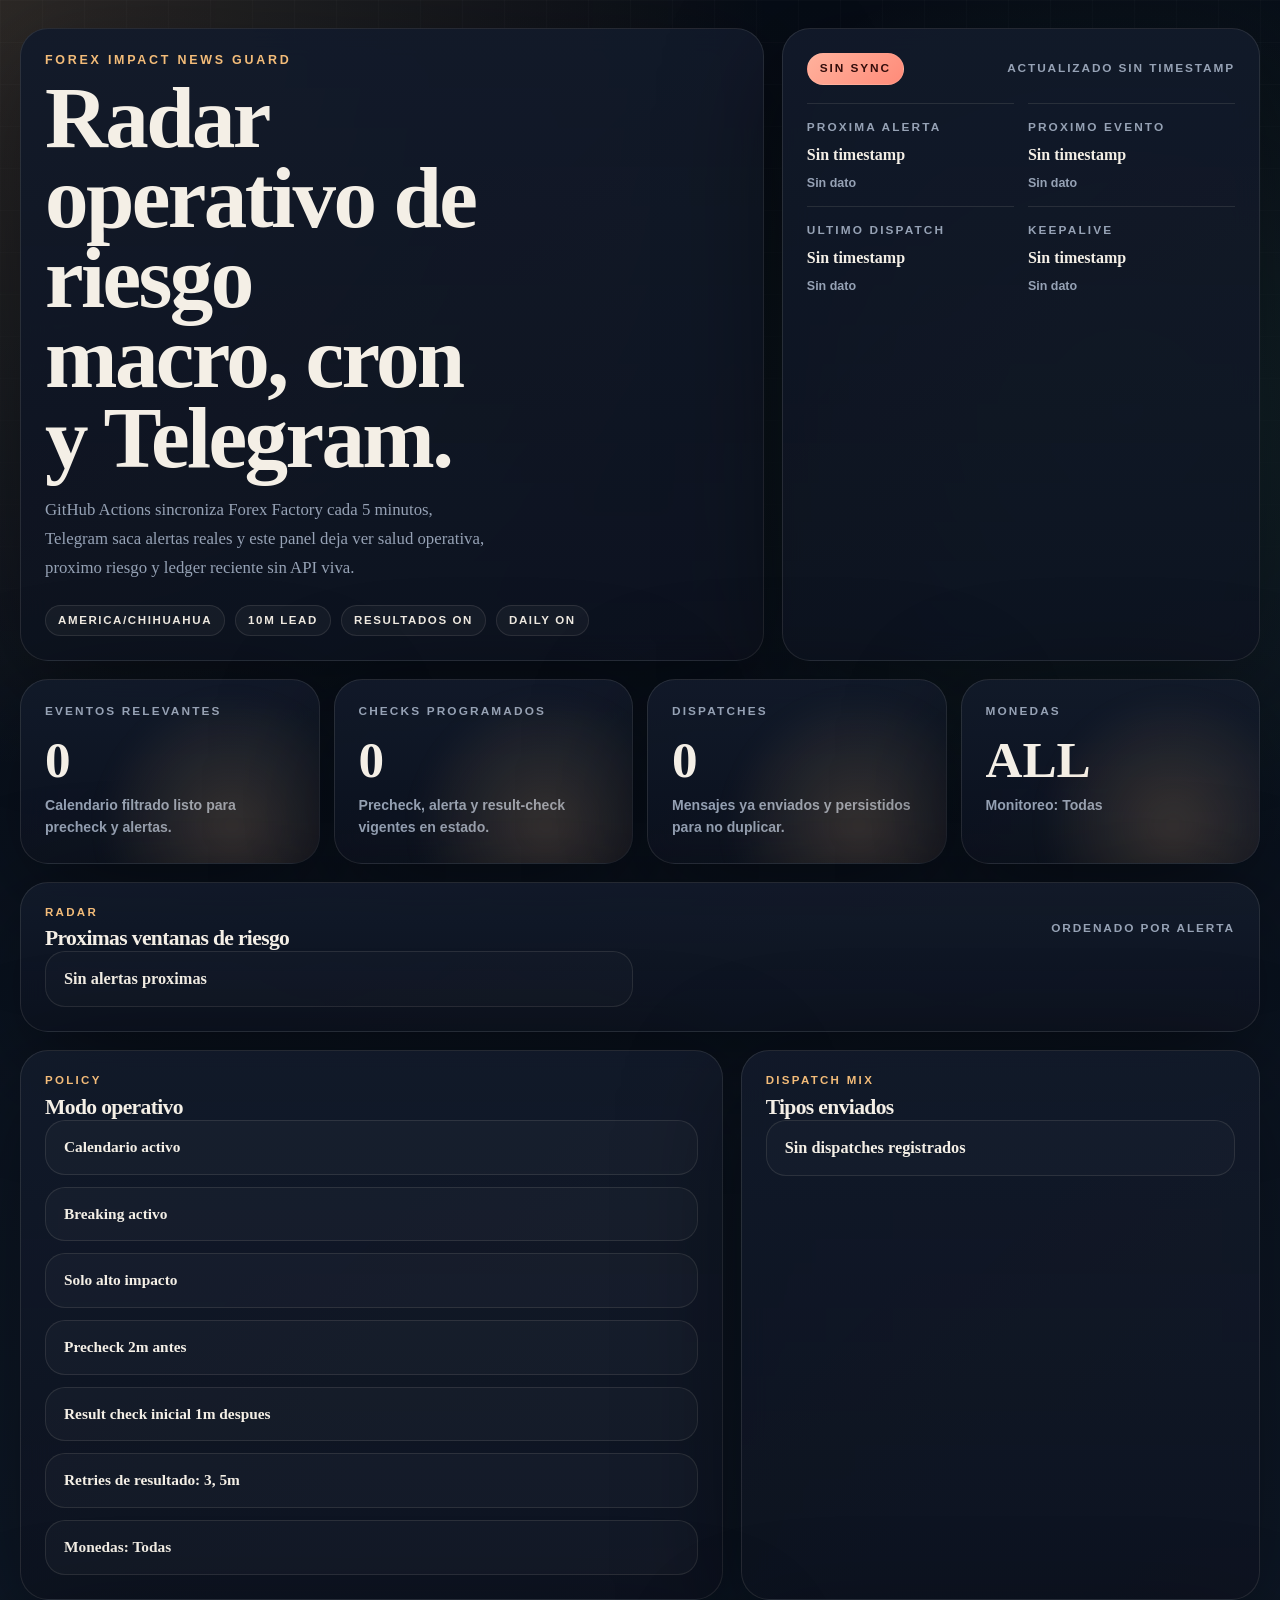
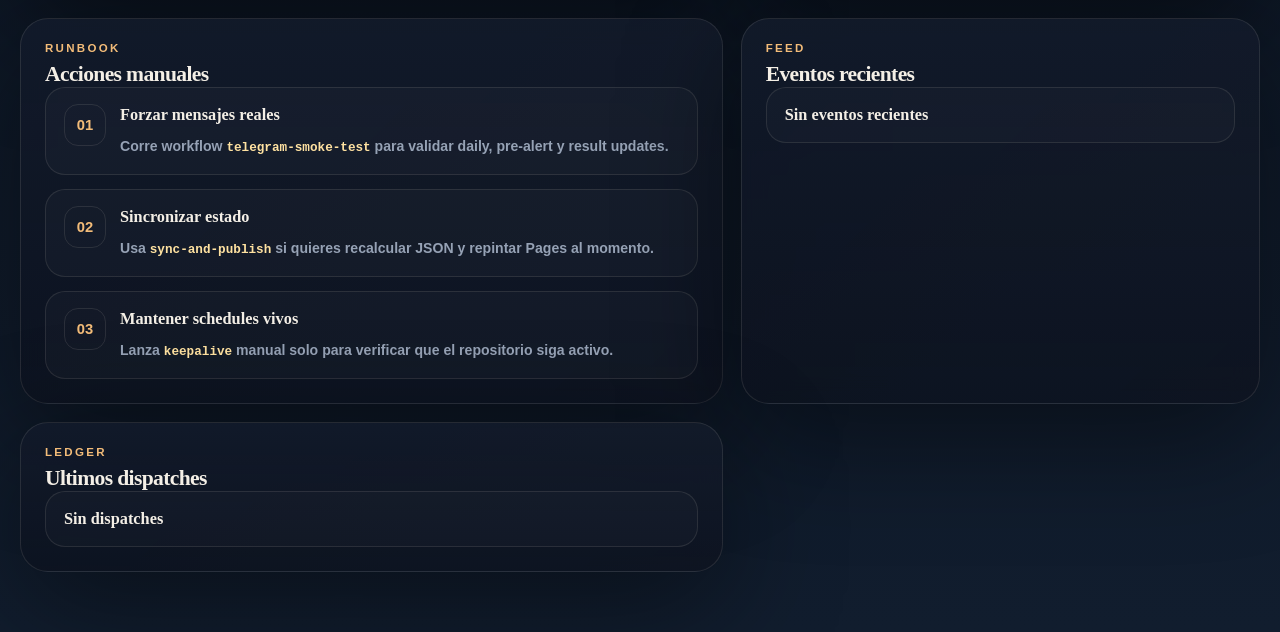
==== public/index.html @ b3994bd7 "feat: add smoke-test workflow and ops dashboard" ====
<!doctype html>
<html lang="es">
<head>
  <meta charset="utf-8">
  <meta name="viewport" content="width=device-width, initial-scale=1">
  <meta name="color-scheme" content="dark">
  <title>Forex Impact News Guard</title>
  <link rel="stylesheet" href="styles.css">
</head>
<body>
  <main class="page">
    <section class="masthead">
      <div class="hero-copy panel">
        <p class="eyebrow">Forex Impact News Guard</p>
        <h1>Radar operativo de riesgo macro, cron y Telegram.</h1>
        <p class="lede">
          GitHub Actions sincroniza Forex Factory cada 5 minutos, Telegram saca alertas reales y este
          panel deja ver salud operativa, proximo riesgo y ledger reciente sin API viva.
        </p>
        <div id="policy-chips" class="chip-row"></div>
      </div>

      <aside class="ops-rail panel">
        <div class="ops-head">
          <span id="freshness-pill" class="status-pill">Cargando</span>
          <span id="generated-at" class="stamp"></span>
        </div>
        <div class="ops-grid">
          <article class="ops-stat">
            <span class="label">Proxima alerta</span>
            <strong id="status-next-alert">Sin datos</strong>
            <small id="status-next-alert-rel">Esperando estado</small>
          </article>
          <article class="ops-stat">
            <span class="label">Proximo evento</span>
            <strong id="status-next-event">Sin datos</strong>
            <small id="status-next-event-rel">Esperando estado</small>
          </article>
          <article class="ops-stat">
            <span class="label">Ultimo dispatch</span>
            <strong id="status-last-dispatch">Sin datos</strong>
            <small id="status-last-dispatch-rel">Sin actividad</small>
          </article>
          <article class="ops-stat">
            <span class="label">Keepalive</span>
            <strong id="status-keepalive">Sin datos</strong>
            <small id="status-keepalive-rel">Manual mensual</small>
          </article>
        </div>
      </aside>
    </section>

    <section class="metrics-grid">
      <article class="metric panel">
        <span class="label">Eventos relevantes</span>
        <strong id="count-events">0</strong>
        <p>Calendario filtrado listo para precheck y alertas.</p>
      </article>
      <article class="metric panel">
        <span class="label">Checks programados</span>
        <strong id="count-schedules">0</strong>
        <p>Precheck, alerta y result-check vigentes en estado.</p>
      </article>
      <article class="metric panel">
        <span class="label">Dispatches</span>
        <strong id="count-dispatches">0</strong>
        <p>Mensajes ya enviados y persistidos para no duplicar.</p>
      </article>
      <article class="metric panel">
        <span class="label">Monedas</span>
        <strong id="count-currencies">0</strong>
        <p id="currencies-copy">Sin filtros activos.</p>
      </article>
    </section>

    <section class="content-grid">
      <section class="panel panel-wide">
        <div class="panel-head">
          <div>
            <p class="section-kicker">Radar</p>
            <h2>Proximas ventanas de riesgo</h2>
          </div>
          <span class="stamp">Ordenado por alerta</span>
        </div>
        <div id="next-alerts" class="alert-grid"></div>
      </section>

      <section class="panel">
        <div class="panel-head">
          <div>
            <p class="section-kicker">Policy</p>
            <h2>Modo operativo</h2>
          </div>
        </div>
        <div id="policy-summary" class="stack"></div>
      </section>

      <section class="panel">
        <div class="panel-head">
          <div>
            <p class="section-kicker">Dispatch mix</p>
            <h2>Tipos enviados</h2>
          </div>
        </div>
        <div id="dispatch-breakdown" class="stack compact"></div>
      </section>

      <section class="panel">
        <div class="panel-head">
          <div>
            <p class="section-kicker">Runbook</p>
            <h2>Acciones manuales</h2>
          </div>
        </div>
        <div class="runbook">
          <article class="runbook-step">
            <span>01</span>
            <div>
              <h3>Forzar mensajes reales</h3>
              <p>Corre workflow <code>telegram-smoke-test</code> para validar daily, pre-alert y result updates.</p>
            </div>
          </article>
          <article class="runbook-step">
            <span>02</span>
            <div>
              <h3>Sincronizar estado</h3>
              <p>Usa <code>sync-and-publish</code> si quieres recalcular JSON y repintar Pages al momento.</p>
            </div>
          </article>
          <article class="runbook-step">
            <span>03</span>
            <div>
              <h3>Mantener schedules vivos</h3>
              <p>Lanza <code>keepalive</code> manual solo para verificar que el repositorio siga activo.</p>
            </div>
          </article>
        </div>
      </section>

      <section class="panel">
        <div class="panel-head">
          <div>
            <p class="section-kicker">Feed</p>
            <h2>Eventos recientes</h2>
          </div>
        </div>
        <div id="recent-events" class="stack compact"></div>
      </section>

      <section class="panel">
        <div class="panel-head">
          <div>
            <p class="section-kicker">Ledger</p>
            <h2>Ultimos dispatches</h2>
          </div>
        </div>
        <div id="recent-dispatches" class="stack compact"></div>
      </section>
    </section>
  </main>
  <script src="app.js"></script>
</body>
</html>
---- public/styles.css ----
:root {
  color-scheme: dark;
  --bg: #070d17;
  --bg-soft: #111d2e;
  --panel: rgba(12, 18, 31, 0.88);
  --panel-strong: rgba(18, 26, 42, 0.94);
  --panel-wash: rgba(240, 197, 141, 0.06);
  --line: rgba(248, 239, 227, 0.1);
  --text: #f4efe6;
  --muted: #96a2b5;
  --accent: #f3bc79;
  --accent-strong: #ffe2a1;
  --good: #77dea7;
  --warn: #f7c873;
  --bad: #ff8b79;
  --shadow: 0 30px 120px rgba(0, 0, 0, 0.45);
  --serif: "Iowan Old Style", "Palatino Linotype", "Book Antiqua", "URW Palladio L", serif;
  --sans: "Aptos", "Segoe UI", "Trebuchet MS", sans-serif;
}

* {
  box-sizing: border-box;
}

html,
body {
  margin: 0;
  min-height: 100%;
  background:
    radial-gradient(circle at top left, rgba(243, 188, 121, 0.16), transparent 30%),
    radial-gradient(circle at 88% 18%, rgba(119, 222, 167, 0.1), transparent 22%),
    linear-gradient(180deg, var(--bg), var(--bg-soft));
  color: var(--text);
  font-family: var(--serif);
}

body::before {
  content: "";
  position: fixed;
  inset: 0;
  background-image:
    linear-gradient(rgba(255, 255, 255, 0.03) 1px, transparent 1px),
    linear-gradient(90deg, rgba(255, 255, 255, 0.03) 1px, transparent 1px);
  background-size: 42px 42px;
  mask-image: linear-gradient(180deg, rgba(0, 0, 0, 0.65), transparent 92%);
  pointer-events: none;
}

.page {
  width: min(1240px, calc(100% - 28px));
  margin: 0 auto;
  padding: 28px 0 60px;
  position: relative;
}

.panel {
  border: 1px solid var(--line);
  background:
    linear-gradient(180deg, var(--panel-strong), var(--panel)),
    linear-gradient(135deg, transparent, var(--panel-wash));
  box-shadow: var(--shadow);
  backdrop-filter: blur(14px);
  border-radius: 28px;
}

.masthead {
  display: grid;
  grid-template-columns: minmax(0, 1.4fr) minmax(320px, 0.9fr);
  gap: 18px;
  align-items: stretch;
}

.hero-copy,
.ops-rail,
.metric {
  position: relative;
  overflow: hidden;
}

.hero-copy,
.ops-rail {
  padding: 28px;
}

.hero-copy::after,
.ops-rail::after,
.metric::after {
  content: "";
  position: absolute;
  inset: auto -18% -56% auto;
  width: 280px;
  height: 280px;
  border-radius: 50%;
  background: radial-gradient(circle, rgba(243, 188, 121, 0.18), transparent 68%);
  filter: blur(10px);
  pointer-events: none;
}

.eyebrow {
  margin: 0 0 10px;
  color: var(--accent);
  font: 700 0.78rem/1.2 var(--sans);
  letter-spacing: 0.22em;
  text-transform: uppercase;
}

h1,
h2 {
  margin: 0;
  font-weight: 700;
  letter-spacing: -0.03em;
}

h1 {
  max-width: 10ch;
  font-size: clamp(2.9rem, 6.8vw, 5.7rem);
  line-height: 0.92;
}

.lede {
  max-width: 54ch;
  margin: 18px 0 0;
  color: var(--muted);
  font-size: 1.05rem;
  line-height: 1.72;
}

.chip-row {
  display: flex;
  flex-wrap: wrap;
  gap: 10px;
  margin-top: 22px;
}

.chip,
.mini-pill {
  display: inline-flex;
  align-items: center;
  gap: 6px;
  border-radius: 999px;
  padding: 8px 12px;
  font: 700 0.72rem/1.1 var(--sans);
  text-transform: uppercase;
  letter-spacing: 0.14em;
  border: 1px solid var(--line);
}

.chip {
  background: rgba(255, 255, 255, 0.04);
  color: var(--text);
}

.mini-pill {
  background: rgba(255, 255, 255, 0.04);
  color: var(--muted);
}

.tone-impact {
  color: #1a1207;
  background: linear-gradient(135deg, var(--accent), var(--accent-strong));
}

.tone-muted {
  color: var(--muted);
}

.tone-alert {
  color: #2a110d;
  background: linear-gradient(135deg, #f8a191, #ffcc9d);
}

.ops-head,
.card-top,
.alert-card-top,
.panel-head {
  display: flex;
  justify-content: space-between;
  gap: 14px;
}

.ops-head,
.panel-head {
  align-items: center;
}

.label {
  display: block;
  color: var(--muted);
  font: 700 0.74rem/1.2 var(--sans);
  text-transform: uppercase;
  letter-spacing: 0.18em;
}

.status-pill {
  border-radius: 999px;
  padding: 9px 12px;
  font: 700 0.74rem/1 var(--sans);
  text-transform: uppercase;
  letter-spacing: 0.16em;
  border: 1px solid var(--line);
}

.status-pill.fresh {
  color: #082515;
  background: linear-gradient(135deg, #9af4bf, #6fd8a3);
}

.status-pill.warm {
  color: #2f1e05;
  background: linear-gradient(135deg, #ffd78a, #f0b85e);
}

.status-pill.stale {
  color: #330d0b;
  background: linear-gradient(135deg, #ffb19c, #ff8b79);
}

.stamp {
  color: var(--muted);
  font: 700 0.74rem/1.3 var(--sans);
  text-transform: uppercase;
  letter-spacing: 0.16em;
  text-align: right;
}

.ops-grid,
.metrics-grid,
.content-grid,
.alert-grid,
.stack {
  display: flex;
  gap: 14px;
}

.ops-grid {
  display: grid;
  grid-template-columns: repeat(2, minmax(0, 1fr));
  margin-top: 18px;
}

.ops-stat {
  border-top: 1px solid var(--line);
  padding-top: 16px;
}

.ops-stat strong {
  display: block;
  margin-top: 10px;
  font-size: 1rem;
  line-height: 1.35;
}

.ops-stat small {
  display: block;
  margin-top: 8px;
  color: var(--muted);
  font: 600 0.78rem/1.45 var(--sans);
}

.metrics-grid {
  display: grid;
  grid-template-columns: repeat(4, minmax(0, 1fr));
  margin-top: 18px;
}

.metric {
  padding: 22px;
}

.metric strong {
  display: block;
  margin-top: 16px;
  font-size: clamp(2rem, 4vw, 3.4rem);
  line-height: 1;
}

.metric p,
.runbook-step p {
  margin: 10px 0 0;
  color: var(--muted);
  font: 600 0.88rem/1.55 var(--sans);
}

.content-grid {
  display: grid;
  grid-template-columns: minmax(0, 1.15fr) minmax(0, 0.85fr);
  gap: 18px;
  margin-top: 18px;
}

.panel {
  padding: 24px;
}

.panel-wide {
  grid-column: 1 / -1;
}

.section-kicker {
  margin: 0 0 8px;
  color: var(--accent);
  font: 700 0.72rem/1 var(--sans);
  letter-spacing: 0.2em;
  text-transform: uppercase;
}

.panel h2 {
  font-size: 1.35rem;
}

.stack {
  display: grid;
  gap: 12px;
}

.alert-grid {
  display: grid;
  grid-template-columns: repeat(2, minmax(0, 1fr));
}

.card {
  border: 1px solid var(--line);
  border-radius: 20px;
  padding: 16px 18px;
  background: rgba(255, 255, 255, 0.028);
}

.card.empty {
  background: rgba(255, 255, 255, 0.02);
}

.card-top,
.alert-card-top {
  align-items: flex-start;
}

.card h3,
.alert-card h3,
.runbook-step h3 {
  margin: 0;
  font-size: 1.02rem;
  line-height: 1.35;
}

.meta {
  margin-top: 8px;
  color: var(--muted);
  font: 600 0.82rem/1.45 var(--sans);
  letter-spacing: 0.04em;
}

.pill {
  display: inline-flex;
  justify-content: center;
  flex: 0 0 auto;
  border-radius: 999px;
  padding: 7px 10px;
  font: 700 0.72rem/1.1 var(--sans);
  letter-spacing: 0.14em;
  text-transform: uppercase;
  color: #100d08;
  background: linear-gradient(135deg, var(--accent), var(--accent-strong));
}

.pill.good {
  background: linear-gradient(135deg, #9af4bf, #6fd8a3);
}

.compact-card h3 {
  font-size: 0.96rem;
}

.alert-card {
  border: 1px solid var(--line);
  border-radius: 24px;
  padding: 18px;
  background:
    linear-gradient(180deg, rgba(255, 255, 255, 0.04), rgba(255, 255, 255, 0.02)),
    radial-gradient(circle at top right, rgba(243, 188, 121, 0.12), transparent 30%);
}

.alert-copy {
  max-width: 38ch;
}

.inline-meta {
  display: flex;
  flex-wrap: wrap;
  gap: 8px;
  margin-bottom: 12px;
}

.alert-timing {
  display: flex;
  flex-direction: column;
  align-items: flex-end;
  gap: 8px;
}

.alert-timing small,
.detail-row span {
  color: var(--muted);
  font: 600 0.8rem/1.4 var(--sans);
}

.detail-row {
  display: flex;
  flex-wrap: wrap;
  gap: 8px 14px;
  margin-top: 12px;
  padding-top: 12px;
  border-top: 1px solid var(--line);
}

.runbook {
  display: grid;
  gap: 14px;
}

.runbook-step {
  display: grid;
  grid-template-columns: 42px minmax(0, 1fr);
  gap: 14px;
  align-items: flex-start;
  border: 1px solid var(--line);
  border-radius: 20px;
  padding: 16px 18px;
  background: rgba(255, 255, 255, 0.024);
}

.runbook-step span {
  display: inline-flex;
  align-items: center;
  justify-content: center;
  width: 42px;
  height: 42px;
  border-radius: 14px;
  border: 1px solid var(--line);
  color: var(--accent);
  font: 700 0.92rem/1 var(--sans);
}

code {
  font-family: "Cascadia Code", "Consolas", monospace;
  font-size: 0.9em;
  color: var(--accent-strong);
}

@media (max-width: 1080px) {
  .masthead,
  .content-grid,
  .metrics-grid,
  .alert-grid {
    grid-template-columns: 1fr;
  }
}

@media (max-width: 720px) {
  .page {
    width: min(100% - 18px, 1240px);
    padding-top: 12px;
  }

  .hero-copy,
  .ops-rail,
  .panel,
  .metric {
    padding: 20px;
  }

  h1 {
    max-width: 9ch;
    font-size: clamp(2.5rem, 14vw, 4.1rem);
  }

  .ops-grid {
    grid-template-columns: 1fr;
  }

  .alert-card-top,
  .card-top,
  .ops-head,
  .panel-head {
    flex-direction: column;
    align-items: flex-start;
  }

  .alert-timing {
    align-items: flex-start;
  }
}
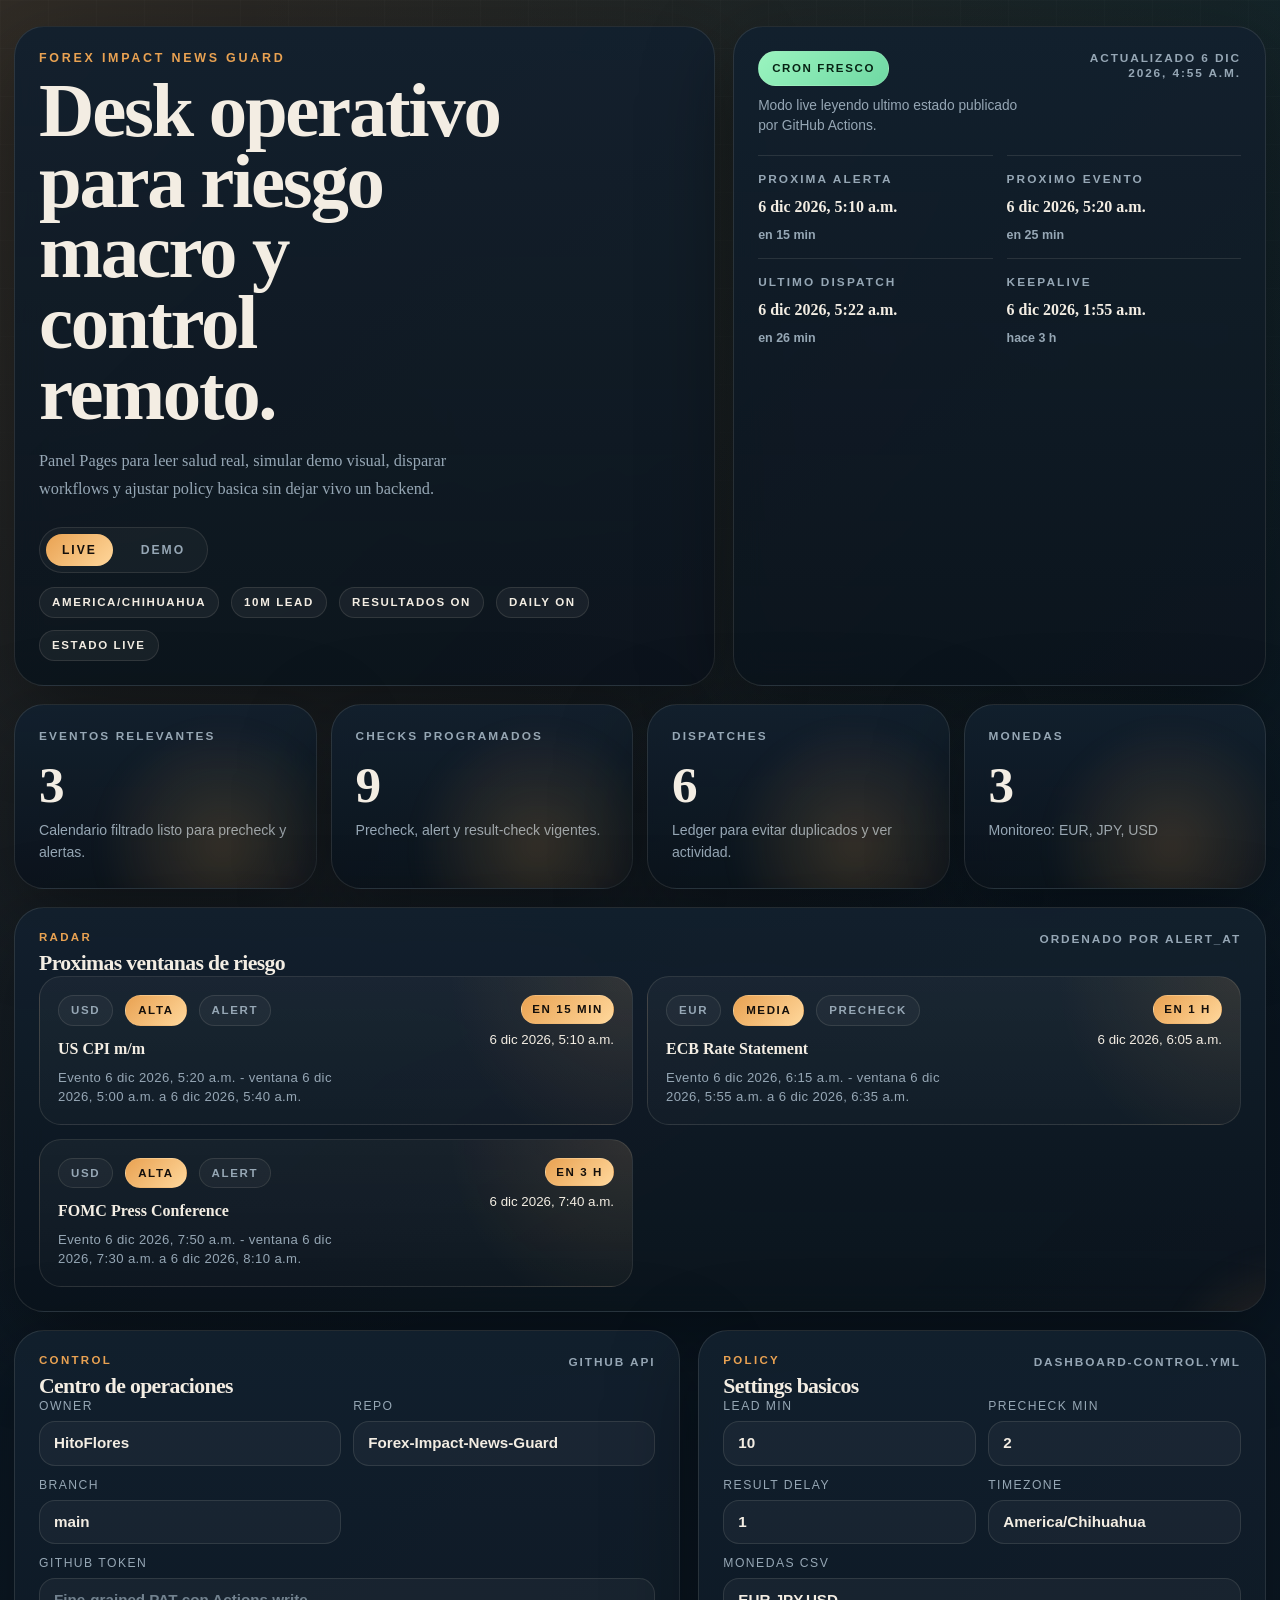
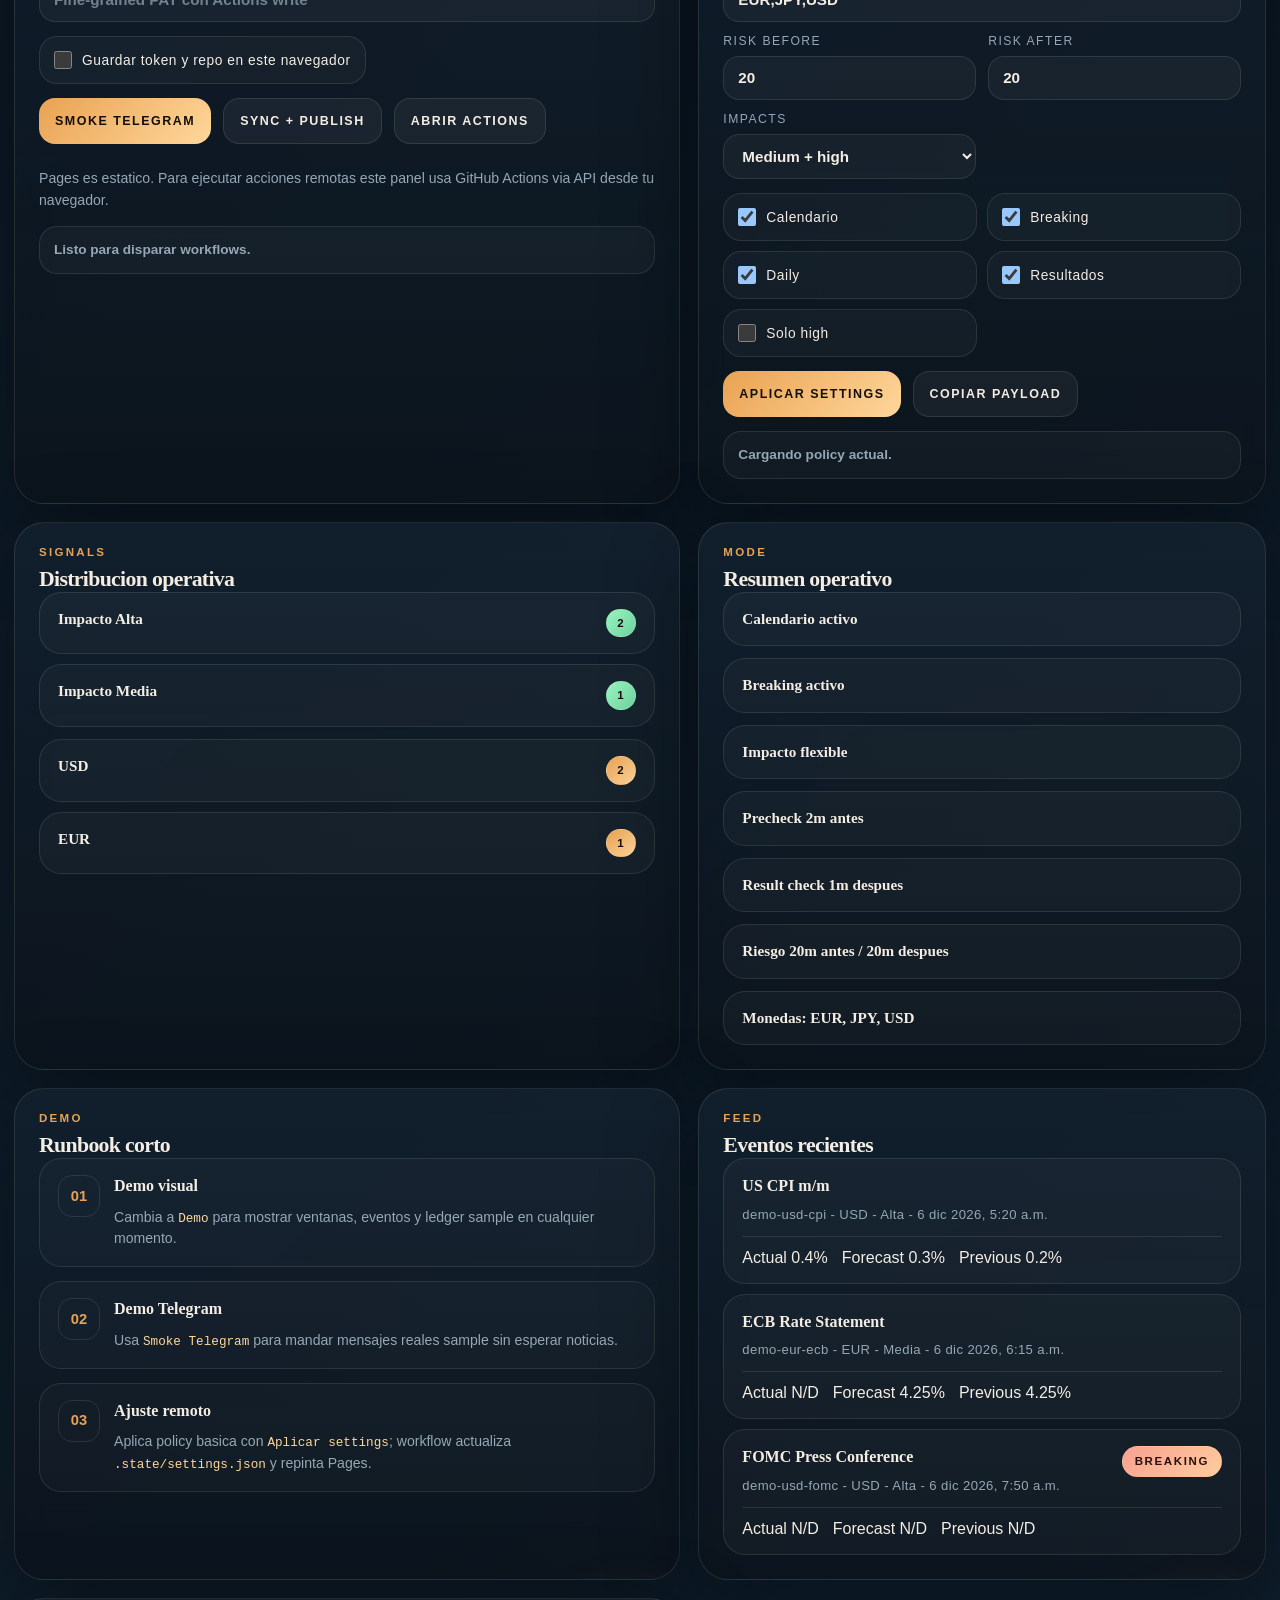
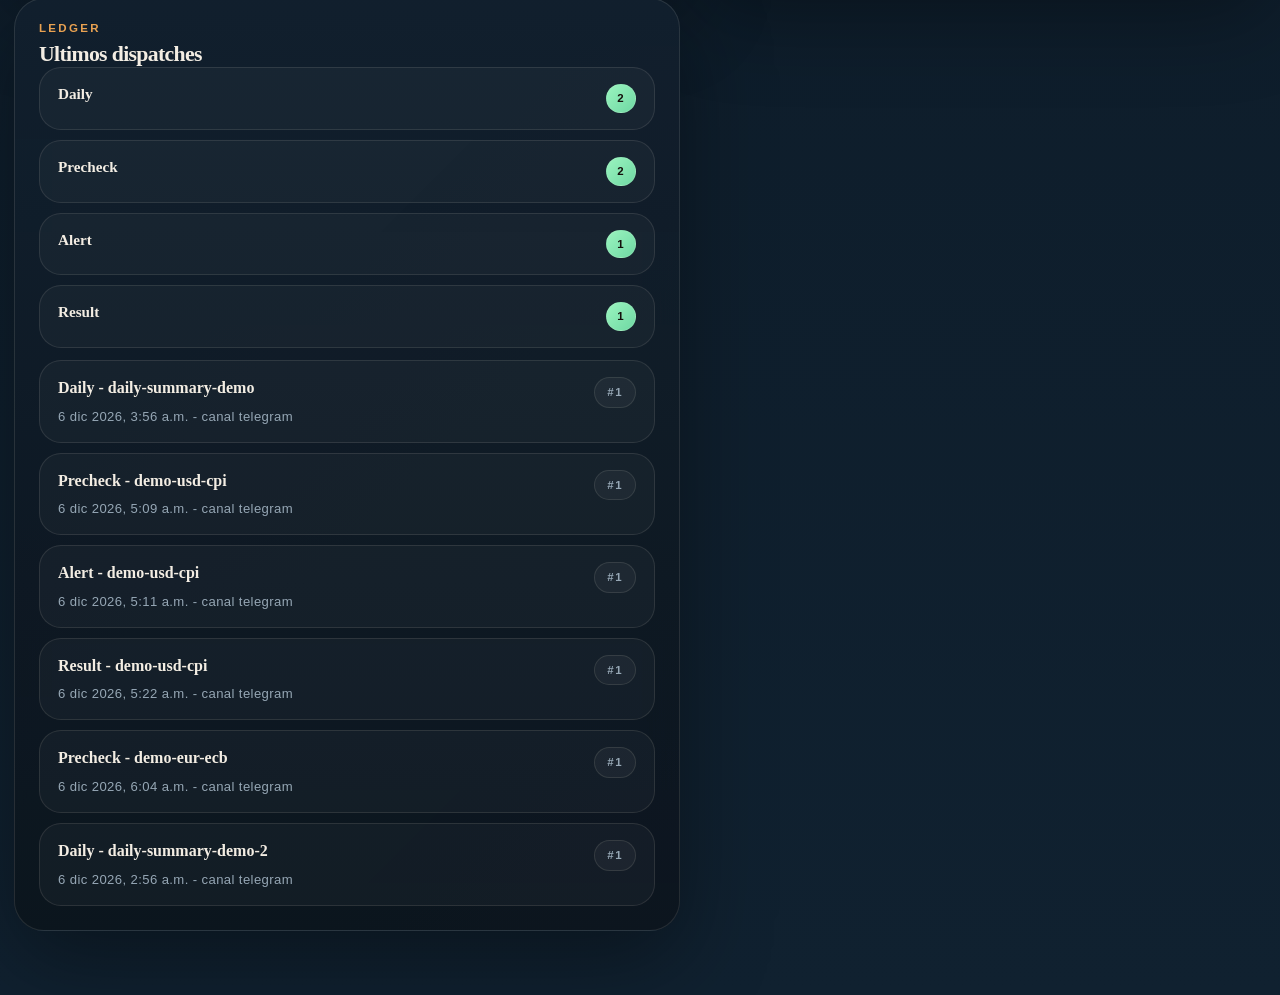
==== commit e7ad351d: "feat: add dashboard controls and demo mode" ====
--- a/public/index.html
+++ b/public/index.html
@@ -12,17 +12,26 @@
     <section class="masthead">
       <div class="hero-copy panel">
         <p class="eyebrow">Forex Impact News Guard</p>
-        <h1>Radar operativo de riesgo macro, cron y Telegram.</h1>
+        <h1>Desk operativo para riesgo macro y control remoto.</h1>
         <p class="lede">
-          GitHub Actions sincroniza Forex Factory cada 5 minutos, Telegram saca alertas reales y este
-          panel deja ver salud operativa, proximo riesgo y ledger reciente sin API viva.
+          Panel Pages para leer salud real, simular demo visual, disparar workflows y ajustar policy
+          basica sin dejar vivo un backend.
         </p>
-        <div id="policy-chips" class="chip-row"></div>
+        <div class="toolbar">
+          <div class="mode-switch" role="tablist" aria-label="Modo de datos">
+            <button id="mode-live" class="mode-toggle is-active" type="button">Live</button>
+            <button id="mode-demo" class="mode-toggle" type="button">Demo</button>
+          </div>
+          <div id="policy-chips" class="chip-row"></div>
+        </div>
       </div>
 
       <aside class="ops-rail panel">
         <div class="ops-head">
-          <span id="freshness-pill" class="status-pill">Cargando</span>
+          <div>
+            <span id="freshness-pill" class="status-pill">Cargando</span>
+            <p id="mode-copy" class="rail-copy">Leyendo estado</p>
+          </div>
           <span id="generated-at" class="stamp"></span>
         </div>
         <div class="ops-grid">
@@ -59,12 +68,12 @@
       <article class="metric panel">
         <span class="label">Checks programados</span>
         <strong id="count-schedules">0</strong>
-        <p>Precheck, alerta y result-check vigentes en estado.</p>
+        <p>Precheck, alert y result-check vigentes.</p>
       </article>
       <article class="metric panel">
         <span class="label">Dispatches</span>
         <strong id="count-dispatches">0</strong>
-        <p>Mensajes ya enviados y persistidos para no duplicar.</p>
+        <p>Ledger para evitar duplicados y ver actividad.</p>
       </article>
       <article class="metric panel">
         <span class="label">Monedas</span>
@@ -80,7 +89,7 @@
             <p class="section-kicker">Radar</p>
             <h2>Proximas ventanas de riesgo</h2>
           </div>
-          <span class="stamp">Ordenado por alerta</span>
+          <span class="stamp">Ordenado por alert_at</span>
         </div>
         <div id="next-alerts" class="alert-grid"></div>
       </section>
@@ -88,8 +97,132 @@
       <section class="panel">
         <div class="panel-head">
           <div>
+            <p class="section-kicker">Control</p>
+            <h2>Centro de operaciones</h2>
+          </div>
+          <span class="stamp">GitHub API</span>
+        </div>
+        <form id="github-control-form" class="control-form">
+          <div class="form-grid">
+            <label>
+              <span>Owner</span>
+              <input id="gh-owner" name="owner" type="text" value="HitoFlores" autocomplete="off">
+            </label>
+            <label>
+              <span>Repo</span>
+              <input id="gh-repo" name="repo" type="text" value="Forex-Impact-News-Guard" autocomplete="off">
+            </label>
+            <label>
+              <span>Branch</span>
+              <input id="gh-branch" name="branch" type="text" value="main" autocomplete="off">
+            </label>
+            <label class="span-2">
+              <span>GitHub token</span>
+              <input id="gh-token" name="token" type="password" placeholder="Fine-grained PAT con Actions write">
+            </label>
+          </div>
+
+          <div class="checkbox-row">
+            <label class="check">
+              <input id="gh-remember" name="remember" type="checkbox">
+              <span>Guardar token y repo en este navegador</span>
+            </label>
+          </div>
+
+          <div class="action-row">
+            <button id="run-smoke" class="action-button" type="button">Smoke Telegram</button>
+            <button id="run-sync" class="action-button secondary" type="button">Sync + Publish</button>
+            <a class="action-link" href="https://github.com/HitoFlores/Forex-Impact-News-Guard/actions" target="_blank" rel="noreferrer">Abrir Actions</a>
+          </div>
+
+          <p class="form-note">
+            Pages es estatico. Para ejecutar acciones remotas este panel usa GitHub Actions via API desde tu navegador.
+          </p>
+          <div id="workflow-feedback" class="feedback idle">Listo para disparar workflows.</div>
+        </form>
+      </section>
+
+      <section class="panel">
+        <div class="panel-head">
+          <div>
             <p class="section-kicker">Policy</p>
-            <h2>Modo operativo</h2>
+            <h2>Settings basicos</h2>
+          </div>
+          <span class="stamp">dashboard-control.yml</span>
+        </div>
+        <form id="settings-form" class="control-form">
+          <div class="form-grid">
+            <label>
+              <span>Lead min</span>
+              <input id="lead-minutes" name="lead_minutes" type="number" min="0" max="240">
+            </label>
+            <label>
+              <span>Precheck min</span>
+              <input id="revalidate-minutes" name="revalidate_minutes_before_alert" type="number" min="0" max="60">
+            </label>
+            <label>
+              <span>Result delay</span>
+              <input id="result-delay" name="result_check_delay_minutes" type="number" min="0" max="60">
+            </label>
+            <label>
+              <span>Timezone</span>
+              <input id="timezone" name="timezone" type="text">
+            </label>
+            <label class="span-2">
+              <span>Monedas CSV</span>
+              <input id="currencies" name="currencies" type="text" placeholder="USD,EUR,JPY">
+            </label>
+            <label>
+              <span>Risk before</span>
+              <input id="risk-before" name="risk_window_before_minutes" type="number" min="0" max="240">
+            </label>
+            <label>
+              <span>Risk after</span>
+              <input id="risk-after" name="risk_window_after_minutes" type="number" min="0" max="240">
+            </label>
+            <label>
+              <span>Impacts</span>
+              <select id="allowed-impacts" name="allowed_impacts">
+                <option value="high">Solo high</option>
+                <option value="medium,high">Medium + high</option>
+                <option value="low,medium,high">Todos</option>
+              </select>
+            </label>
+          </div>
+
+          <div class="toggle-grid">
+            <label class="check"><input id="calendar-enabled" name="calendar_enabled" type="checkbox"><span>Calendario</span></label>
+            <label class="check"><input id="breaking-enabled" name="breaking_enabled" type="checkbox"><span>Breaking</span></label>
+            <label class="check"><input id="daily-summary-enabled" name="daily_summary_enabled" type="checkbox"><span>Daily</span></label>
+            <label class="check"><input id="include-results" name="include_results" type="checkbox"><span>Resultados</span></label>
+            <label class="check"><input id="high-impact-only" name="high_impact_only" type="checkbox"><span>Solo high</span></label>
+          </div>
+
+          <div class="action-row">
+            <button id="apply-settings" class="action-button" type="submit">Aplicar settings</button>
+            <button id="copy-settings" class="action-button secondary" type="button">Copiar payload</button>
+          </div>
+
+          <div id="settings-feedback" class="feedback idle">Cargando policy actual.</div>
+        </form>
+      </section>
+
+      <section class="panel">
+        <div class="panel-head">
+          <div>
+            <p class="section-kicker">Signals</p>
+            <h2>Distribucion operativa</h2>
+          </div>
+        </div>
+        <div id="impact-breakdown" class="stack compact"></div>
+        <div id="currency-breakdown" class="stack compact top-gap"></div>
+      </section>
+
+      <section class="panel">
+        <div class="panel-head">
+          <div>
+            <p class="section-kicker">Mode</p>
+            <h2>Resumen operativo</h2>
           </div>
         </div>
         <div id="policy-summary" class="stack"></div>
@@ -98,40 +231,30 @@
       <section class="panel">
         <div class="panel-head">
           <div>
-            <p class="section-kicker">Dispatch mix</p>
-            <h2>Tipos enviados</h2>
-          </div>
-        </div>
-        <div id="dispatch-breakdown" class="stack compact"></div>
-      </section>
-
-      <section class="panel">
-        <div class="panel-head">
-          <div>
-            <p class="section-kicker">Runbook</p>
-            <h2>Acciones manuales</h2>
+            <p class="section-kicker">Demo</p>
+            <h2>Runbook corto</h2>
           </div>
         </div>
         <div class="runbook">
           <article class="runbook-step">
             <span>01</span>
             <div>
-              <h3>Forzar mensajes reales</h3>
-              <p>Corre workflow <code>telegram-smoke-test</code> para validar daily, pre-alert y result updates.</p>
+              <h3>Demo visual</h3>
+              <p>Cambia a <code>Demo</code> para mostrar ventanas, eventos y ledger sample en cualquier momento.</p>
             </div>
           </article>
           <article class="runbook-step">
             <span>02</span>
             <div>
-              <h3>Sincronizar estado</h3>
-              <p>Usa <code>sync-and-publish</code> si quieres recalcular JSON y repintar Pages al momento.</p>
+              <h3>Demo Telegram</h3>
+              <p>Usa <code>Smoke Telegram</code> para mandar mensajes reales sample sin esperar noticias.</p>
             </div>
           </article>
           <article class="runbook-step">
             <span>03</span>
             <div>
-              <h3>Mantener schedules vivos</h3>
-              <p>Lanza <code>keepalive</code> manual solo para verificar que el repositorio siga activo.</p>
+              <h3>Ajuste remoto</h3>
+              <p>Aplica policy basica con <code>Aplicar settings</code>; workflow actualiza <code>.state/settings.json</code> y repinta Pages.</p>
             </div>
           </article>
         </div>
@@ -154,7 +277,8 @@
             <h2>Ultimos dispatches</h2>
           </div>
         </div>
-        <div id="recent-dispatches" class="stack compact"></div>
+        <div id="dispatch-breakdown" class="stack compact"></div>
+        <div id="recent-dispatches" class="stack compact top-gap"></div>
       </section>
     </section>
   </main>
--- a/public/styles.css
+++ b/public/styles.css
@@ -1,19 +1,21 @@
 :root {
   color-scheme: dark;
-  --bg: #070d17;
-  --bg-soft: #111d2e;
-  --panel: rgba(12, 18, 31, 0.88);
-  --panel-strong: rgba(18, 26, 42, 0.94);
-  --panel-wash: rgba(240, 197, 141, 0.06);
-  --line: rgba(248, 239, 227, 0.1);
-  --text: #f4efe6;
-  --muted: #96a2b5;
-  --accent: #f3bc79;
-  --accent-strong: #ffe2a1;
-  --good: #77dea7;
-  --warn: #f7c873;
-  --bad: #ff8b79;
-  --shadow: 0 30px 120px rgba(0, 0, 0, 0.45);
+  --bg: #08121c;
+  --bg-soft: #102130;
+  --panel: rgba(10, 19, 28, 0.9);
+  --panel-strong: rgba(18, 32, 46, 0.94);
+  --panel-wash: rgba(233, 162, 82, 0.08);
+  --line: rgba(246, 232, 214, 0.11);
+  --line-strong: rgba(246, 232, 214, 0.18);
+  --text: #f3ede3;
+  --muted: #96a7b5;
+  --accent: #e9a252;
+  --accent-strong: #ffd79b;
+  --good: #7addb2;
+  --warn: #f2c46f;
+  --bad: #ff8f79;
+  --ink: #140f0b;
+  --shadow: 0 28px 90px rgba(0, 0, 0, 0.38);
   --serif: "Iowan Old Style", "Palatino Linotype", "Book Antiqua", "URW Palladio L", serif;
   --sans: "Aptos", "Segoe UI", "Trebuchet MS", sans-serif;
 }
@@ -27,8 +29,8 @@
   margin: 0;
   min-height: 100%;
   background:
-    radial-gradient(circle at top left, rgba(243, 188, 121, 0.16), transparent 30%),
-    radial-gradient(circle at 88% 18%, rgba(119, 222, 167, 0.1), transparent 22%),
+    radial-gradient(circle at 0 0, rgba(233, 162, 82, 0.18), transparent 32%),
+    radial-gradient(circle at 100% 0, rgba(122, 221, 178, 0.08), transparent 24%),
     linear-gradient(180deg, var(--bg), var(--bg-soft));
   color: var(--text);
   font-family: var(--serif);
@@ -39,17 +41,17 @@
   position: fixed;
   inset: 0;
   background-image:
-    linear-gradient(rgba(255, 255, 255, 0.03) 1px, transparent 1px),
-    linear-gradient(90deg, rgba(255, 255, 255, 0.03) 1px, transparent 1px);
-  background-size: 42px 42px;
-  mask-image: linear-gradient(180deg, rgba(0, 0, 0, 0.65), transparent 92%);
+    linear-gradient(rgba(255, 255, 255, 0.025) 1px, transparent 1px),
+    linear-gradient(90deg, rgba(255, 255, 255, 0.025) 1px, transparent 1px);
+  background-size: 48px 48px;
+  mask-image: linear-gradient(180deg, rgba(0, 0, 0, 0.7), transparent 94%);
   pointer-events: none;
 }
 
 .page {
-  width: min(1240px, calc(100% - 28px));
+  width: min(1280px, calc(100% - 28px));
   margin: 0 auto;
-  padding: 28px 0 60px;
+  padding: 26px 0 64px;
   position: relative;
 }
 
@@ -60,12 +62,30 @@
     linear-gradient(135deg, transparent, var(--panel-wash));
   box-shadow: var(--shadow);
   backdrop-filter: blur(14px);
-  border-radius: 28px;
+  border-radius: 30px;
+  padding: 24px;
+  position: relative;
+  overflow: hidden;
+}
+
+.panel::after,
+.metric::after,
+.hero-copy::after,
+.ops-rail::after {
+  content: "";
+  position: absolute;
+  inset: auto -12% -48% auto;
+  width: 260px;
+  height: 260px;
+  border-radius: 50%;
+  background: radial-gradient(circle, rgba(233, 162, 82, 0.18), transparent 68%);
+  filter: blur(10px);
+  pointer-events: none;
 }
 
 .masthead {
   display: grid;
-  grid-template-columns: minmax(0, 1.4fr) minmax(320px, 0.9fr);
+  grid-template-columns: minmax(0, 1.25fr) minmax(330px, 0.95fr);
   gap: 18px;
   align-items: stretch;
 }
@@ -74,26 +94,6 @@
 .ops-rail,
 .metric {
   position: relative;
-  overflow: hidden;
-}
-
-.hero-copy,
-.ops-rail {
-  padding: 28px;
-}
-
-.hero-copy::after,
-.ops-rail::after,
-.metric::after {
-  content: "";
-  position: absolute;
-  inset: auto -18% -56% auto;
-  width: 280px;
-  height: 280px;
-  border-radius: 50%;
-  background: radial-gradient(circle, rgba(243, 188, 121, 0.18), transparent 68%);
-  filter: blur(10px);
-  pointer-events: none;
 }
 
 .eyebrow {
@@ -112,96 +112,128 @@
 }
 
 h1 {
-  max-width: 10ch;
-  font-size: clamp(2.9rem, 6.8vw, 5.7rem);
+  max-width: 12ch;
+  font-size: clamp(2.8rem, 6vw, 5.4rem);
   line-height: 0.92;
 }
 
 .lede {
-  max-width: 54ch;
+  max-width: 57ch;
   margin: 18px 0 0;
   color: var(--muted);
-  font-size: 1.05rem;
+  font-size: 1.02rem;
   line-height: 1.72;
 }
 
-.chip-row {
+.toolbar {
   display: flex;
   flex-wrap: wrap;
-  gap: 10px;
-  margin-top: 22px;
-}
-
-.chip,
-.mini-pill {
-  display: inline-flex;
+  gap: 14px;
   align-items: center;
-  gap: 6px;
-  border-radius: 999px;
-  padding: 8px 12px;
-  font: 700 0.72rem/1.1 var(--sans);
-  text-transform: uppercase;
-  letter-spacing: 0.14em;
-  border: 1px solid var(--line);
-}
-
-.chip {
-  background: rgba(255, 255, 255, 0.04);
-  color: var(--text);
-}
-
-.mini-pill {
-  background: rgba(255, 255, 255, 0.04);
-  color: var(--muted);
-}
-
-.tone-impact {
-  color: #1a1207;
-  background: linear-gradient(135deg, var(--accent), var(--accent-strong));
-}
-
-.tone-muted {
-  color: var(--muted);
-}
-
-.tone-alert {
-  color: #2a110d;
-  background: linear-gradient(135deg, #f8a191, #ffcc9d);
-}
-
+  justify-content: space-between;
+  margin-top: 24px;
+}
+
+.mode-switch,
+.chip-row,
+.inline-meta,
+.action-row,
+.checkbox-row,
+.toggle-grid,
 .ops-head,
 .card-top,
 .alert-card-top,
 .panel-head {
   display: flex;
-  justify-content: space-between;
-  gap: 14px;
-}
-
-.ops-head,
-.panel-head {
+  gap: 12px;
+}
+
+.mode-switch {
+  padding: 6px;
+  border: 1px solid var(--line);
+  border-radius: 999px;
+  background: rgba(255, 255, 255, 0.035);
+}
+
+.mode-toggle,
+.action-button,
+.action-link {
+  border: 0;
+  cursor: pointer;
+  text-decoration: none;
+  transition: transform 180ms ease, opacity 180ms ease, border-color 180ms ease;
+}
+
+.mode-toggle {
+  padding: 10px 16px;
+  border-radius: 999px;
+  color: var(--muted);
+  background: transparent;
+  font: 700 0.76rem/1 var(--sans);
+  text-transform: uppercase;
+  letter-spacing: 0.16em;
+}
+
+.mode-toggle.is-active {
+  color: var(--ink);
+  background: linear-gradient(135deg, var(--accent), var(--accent-strong));
+}
+
+.mode-toggle:hover,
+.action-button:hover,
+.action-link:hover {
+  transform: translateY(-1px);
+}
+
+.chip-row {
+  flex-wrap: wrap;
+}
+
+.chip,
+.mini-pill,
+.status-pill,
+.pill {
+  display: inline-flex;
   align-items: center;
-}
-
-.label {
-  display: block;
-  color: var(--muted);
-  font: 700 0.74rem/1.2 var(--sans);
-  text-transform: uppercase;
-  letter-spacing: 0.18em;
+  justify-content: center;
+  border-radius: 999px;
+  border: 1px solid var(--line);
+  font: 700 0.72rem/1.1 var(--sans);
+  text-transform: uppercase;
+  letter-spacing: 0.14em;
+}
+
+.chip,
+.mini-pill {
+  padding: 8px 12px;
+}
+
+.chip {
+  background: rgba(255, 255, 255, 0.05);
+  color: var(--text);
+}
+
+.mini-pill {
+  background: rgba(255, 255, 255, 0.04);
+  color: var(--muted);
+}
+
+.tone-impact {
+  color: var(--ink);
+  background: linear-gradient(135deg, var(--accent), var(--accent-strong));
+}
+
+.tone-alert {
+  color: #2a110d;
+  background: linear-gradient(135deg, #f8a191, #ffcc9d);
 }
 
 .status-pill {
-  border-radius: 999px;
-  padding: 9px 12px;
-  font: 700 0.74rem/1 var(--sans);
-  text-transform: uppercase;
-  letter-spacing: 0.16em;
-  border: 1px solid var(--line);
+  padding: 10px 13px;
 }
 
 .status-pill.fresh {
-  color: #082515;
+  color: #072314;
   background: linear-gradient(135deg, #9af4bf, #6fd8a3);
 }
 
@@ -215,6 +247,32 @@
   background: linear-gradient(135deg, #ffb19c, #ff8b79);
 }
 
+.ops-head,
+.panel-head {
+  justify-content: space-between;
+  align-items: flex-start;
+}
+
+.rail-copy,
+.stamp,
+.label,
+.meta,
+.metric p,
+.runbook-step p,
+.form-note,
+.alert-timing small,
+.detail-row span,
+label span {
+  font-family: var(--sans);
+}
+
+.rail-copy {
+  margin: 10px 0 0;
+  color: var(--muted);
+  font-size: 0.86rem;
+  line-height: 1.5;
+}
+
 .stamp {
   color: var(--muted);
   font: 700 0.74rem/1.3 var(--sans);
@@ -223,18 +281,18 @@
   text-align: right;
 }
 
-.ops-grid,
-.metrics-grid,
-.content-grid,
-.alert-grid,
-.stack {
-  display: flex;
+.label {
+  display: block;
+  color: var(--muted);
+  font: 700 0.74rem/1.2 var(--sans);
+  text-transform: uppercase;
+  letter-spacing: 0.18em;
+}
+
+.ops-grid {
+  display: grid;
+  grid-template-columns: repeat(2, minmax(0, 1fr));
   gap: 14px;
-}
-
-.ops-grid {
-  display: grid;
-  grid-template-columns: repeat(2, minmax(0, 1fr));
   margin-top: 18px;
 }
 
@@ -260,11 +318,8 @@
 .metrics-grid {
   display: grid;
   grid-template-columns: repeat(4, minmax(0, 1fr));
+  gap: 14px;
   margin-top: 18px;
-}
-
-.metric {
-  padding: 22px;
 }
 
 .metric strong {
@@ -275,21 +330,19 @@
 }
 
 .metric p,
-.runbook-step p {
+.runbook-step p,
+.form-note {
   margin: 10px 0 0;
   color: var(--muted);
-  font: 600 0.88rem/1.55 var(--sans);
+  font-size: 0.88rem;
+  line-height: 1.55;
 }
 
 .content-grid {
   display: grid;
-  grid-template-columns: minmax(0, 1.15fr) minmax(0, 0.85fr);
+  grid-template-columns: minmax(0, 1.08fr) minmax(0, 0.92fr);
   gap: 18px;
   margin-top: 18px;
-}
-
-.panel {
-  padding: 24px;
 }
 
 .panel-wide {
@@ -305,7 +358,7 @@
 }
 
 .panel h2 {
-  font-size: 1.35rem;
+  font-size: 1.36rem;
 }
 
 .stack {
@@ -313,16 +366,30 @@
   gap: 12px;
 }
 
+.compact {
+  gap: 10px;
+}
+
+.top-gap {
+  margin-top: 12px;
+}
+
 .alert-grid {
   display: grid;
   grid-template-columns: repeat(2, minmax(0, 1fr));
+  gap: 14px;
+}
+
+.card,
+.alert-card,
+.runbook-step {
+  border: 1px solid var(--line);
+  border-radius: 22px;
 }
 
 .card {
-  border: 1px solid var(--line);
-  border-radius: 20px;
   padding: 16px 18px;
-  background: rgba(255, 255, 255, 0.028);
+  background: rgba(255, 255, 255, 0.03);
 }
 
 .card.empty {
@@ -331,6 +398,7 @@
 
 .card-top,
 .alert-card-top {
+  justify-content: space-between;
   align-items: flex-start;
 }
 
@@ -338,27 +406,21 @@
 .alert-card h3,
 .runbook-step h3 {
   margin: 0;
-  font-size: 1.02rem;
+  font-size: 1rem;
   line-height: 1.35;
 }
 
 .meta {
   margin-top: 8px;
   color: var(--muted);
-  font: 600 0.82rem/1.45 var(--sans);
-  letter-spacing: 0.04em;
+  font-size: 0.82rem;
+  line-height: 1.45;
+  letter-spacing: 0.03em;
 }
 
 .pill {
-  display: inline-flex;
-  justify-content: center;
-  flex: 0 0 auto;
-  border-radius: 999px;
   padding: 7px 10px;
-  font: 700 0.72rem/1.1 var(--sans);
-  letter-spacing: 0.14em;
-  text-transform: uppercase;
-  color: #100d08;
+  color: var(--ink);
   background: linear-gradient(135deg, var(--accent), var(--accent-strong));
 }
 
@@ -367,16 +429,14 @@
 }
 
 .compact-card h3 {
-  font-size: 0.96rem;
+  font-size: 0.95rem;
 }
 
 .alert-card {
-  border: 1px solid var(--line);
-  border-radius: 24px;
   padding: 18px;
   background:
     linear-gradient(180deg, rgba(255, 255, 255, 0.04), rgba(255, 255, 255, 0.02)),
-    radial-gradient(circle at top right, rgba(243, 188, 121, 0.12), transparent 30%);
+    radial-gradient(circle at top right, rgba(233, 162, 82, 0.12), transparent 30%);
 }
 
 .alert-copy {
@@ -384,9 +444,7 @@
 }
 
 .inline-meta {
-  display: flex;
   flex-wrap: wrap;
-  gap: 8px;
   margin-bottom: 12px;
 }
 
@@ -395,12 +453,6 @@
   flex-direction: column;
   align-items: flex-end;
   gap: 8px;
-}
-
-.alert-timing small,
-.detail-row span {
-  color: var(--muted);
-  font: 600 0.8rem/1.4 var(--sans);
 }
 
 .detail-row {
@@ -422,8 +474,6 @@
   grid-template-columns: 42px minmax(0, 1fr);
   gap: 14px;
   align-items: flex-start;
-  border: 1px solid var(--line);
-  border-radius: 20px;
   padding: 16px 18px;
   background: rgba(255, 255, 255, 0.024);
 }
@@ -440,13 +490,151 @@
   font: 700 0.92rem/1 var(--sans);
 }
 
+.control-form {
+  display: grid;
+  gap: 14px;
+}
+
+.form-grid {
+  display: grid;
+  grid-template-columns: repeat(2, minmax(0, 1fr));
+  gap: 12px;
+}
+
+.span-2 {
+  grid-column: span 2;
+}
+
+label {
+  display: grid;
+  gap: 8px;
+}
+
+label span {
+  color: var(--muted);
+  font-size: 0.76rem;
+  letter-spacing: 0.12em;
+  text-transform: uppercase;
+}
+
+input,
+select {
+  width: 100%;
+  border: 1px solid var(--line);
+  border-radius: 16px;
+  padding: 12px 14px;
+  background: rgba(255, 255, 255, 0.04);
+  color: var(--text);
+  font: 600 0.95rem/1.2 var(--sans);
+}
+
+input::placeholder {
+  color: rgba(150, 167, 181, 0.72);
+}
+
+input:focus,
+select:focus,
+.action-button:focus,
+.action-link:focus,
+.mode-toggle:focus {
+  outline: 2px solid rgba(233, 162, 82, 0.45);
+  outline-offset: 2px;
+}
+
+.toggle-grid {
+  display: grid;
+  grid-template-columns: repeat(2, minmax(0, 1fr));
+  gap: 10px;
+}
+
+.check {
+  display: flex;
+  align-items: center;
+  gap: 10px;
+  min-height: 48px;
+  padding: 12px 14px;
+  border: 1px solid var(--line);
+  border-radius: 18px;
+  background: rgba(255, 255, 255, 0.03);
+}
+
+.check input {
+  width: 18px;
+  height: 18px;
+  margin: 0;
+}
+
+.check span {
+  color: var(--text);
+  font-size: 0.86rem;
+  letter-spacing: 0.04em;
+  text-transform: none;
+}
+
+.action-row {
+  flex-wrap: wrap;
+}
+
+.action-button,
+.action-link {
+  display: inline-flex;
+  align-items: center;
+  justify-content: center;
+  min-height: 46px;
+  padding: 0 16px;
+  border-radius: 16px;
+  font: 700 0.78rem/1 var(--sans);
+  text-transform: uppercase;
+  letter-spacing: 0.12em;
+}
+
+.action-button {
+  color: var(--ink);
+  background: linear-gradient(135deg, var(--accent), var(--accent-strong));
+}
+
+.action-button.secondary,
+.action-link {
+  color: var(--text);
+  background: rgba(255, 255, 255, 0.05);
+  border: 1px solid var(--line);
+}
+
+.feedback {
+  min-height: 48px;
+  padding: 13px 14px;
+  border-radius: 18px;
+  border: 1px solid var(--line);
+  font: 600 0.85rem/1.45 var(--sans);
+}
+
+.feedback.idle {
+  color: var(--muted);
+  background: rgba(255, 255, 255, 0.03);
+}
+
+.feedback.busy {
+  color: #3b2605;
+  background: linear-gradient(135deg, #ffd78a, #f0b85e);
+}
+
+.feedback.ok {
+  color: #072314;
+  background: linear-gradient(135deg, #9af4bf, #6fd8a3);
+}
+
+.feedback.error {
+  color: #330d0b;
+  background: linear-gradient(135deg, #ffb19c, #ff8b79);
+}
+
 code {
   font-family: "Cascadia Code", "Consolas", monospace;
   font-size: 0.9em;
   color: var(--accent-strong);
 }
 
-@media (max-width: 1080px) {
+@media (max-width: 1140px) {
   .masthead,
   .content-grid,
   .metrics-grid,
@@ -455,36 +643,41 @@
   }
 }
 
-@media (max-width: 720px) {
+@media (max-width: 760px) {
   .page {
-    width: min(100% - 18px, 1240px);
-    padding-top: 12px;
-  }
-
-  .hero-copy,
-  .ops-rail,
-  .panel,
-  .metric {
+    width: min(100% - 18px, 1280px);
+    padding-top: 14px;
+  }
+
+  .panel {
     padding: 20px;
   }
 
   h1 {
     max-width: 9ch;
-    font-size: clamp(2.5rem, 14vw, 4.1rem);
-  }
-
-  .ops-grid {
-    grid-template-columns: 1fr;
-  }
-
+    font-size: clamp(2.3rem, 13vw, 3.9rem);
+  }
+
+  .toolbar,
+  .ops-head,
   .alert-card-top,
   .card-top,
-  .ops-head,
-  .panel-head {
+  .panel-head,
+  .action-row {
     flex-direction: column;
     align-items: flex-start;
   }
 
+  .ops-grid,
+  .form-grid,
+  .toggle-grid {
+    grid-template-columns: 1fr;
+  }
+
+  .span-2 {
+    grid-column: auto;
+  }
+
   .alert-timing {
     align-items: flex-start;
   }
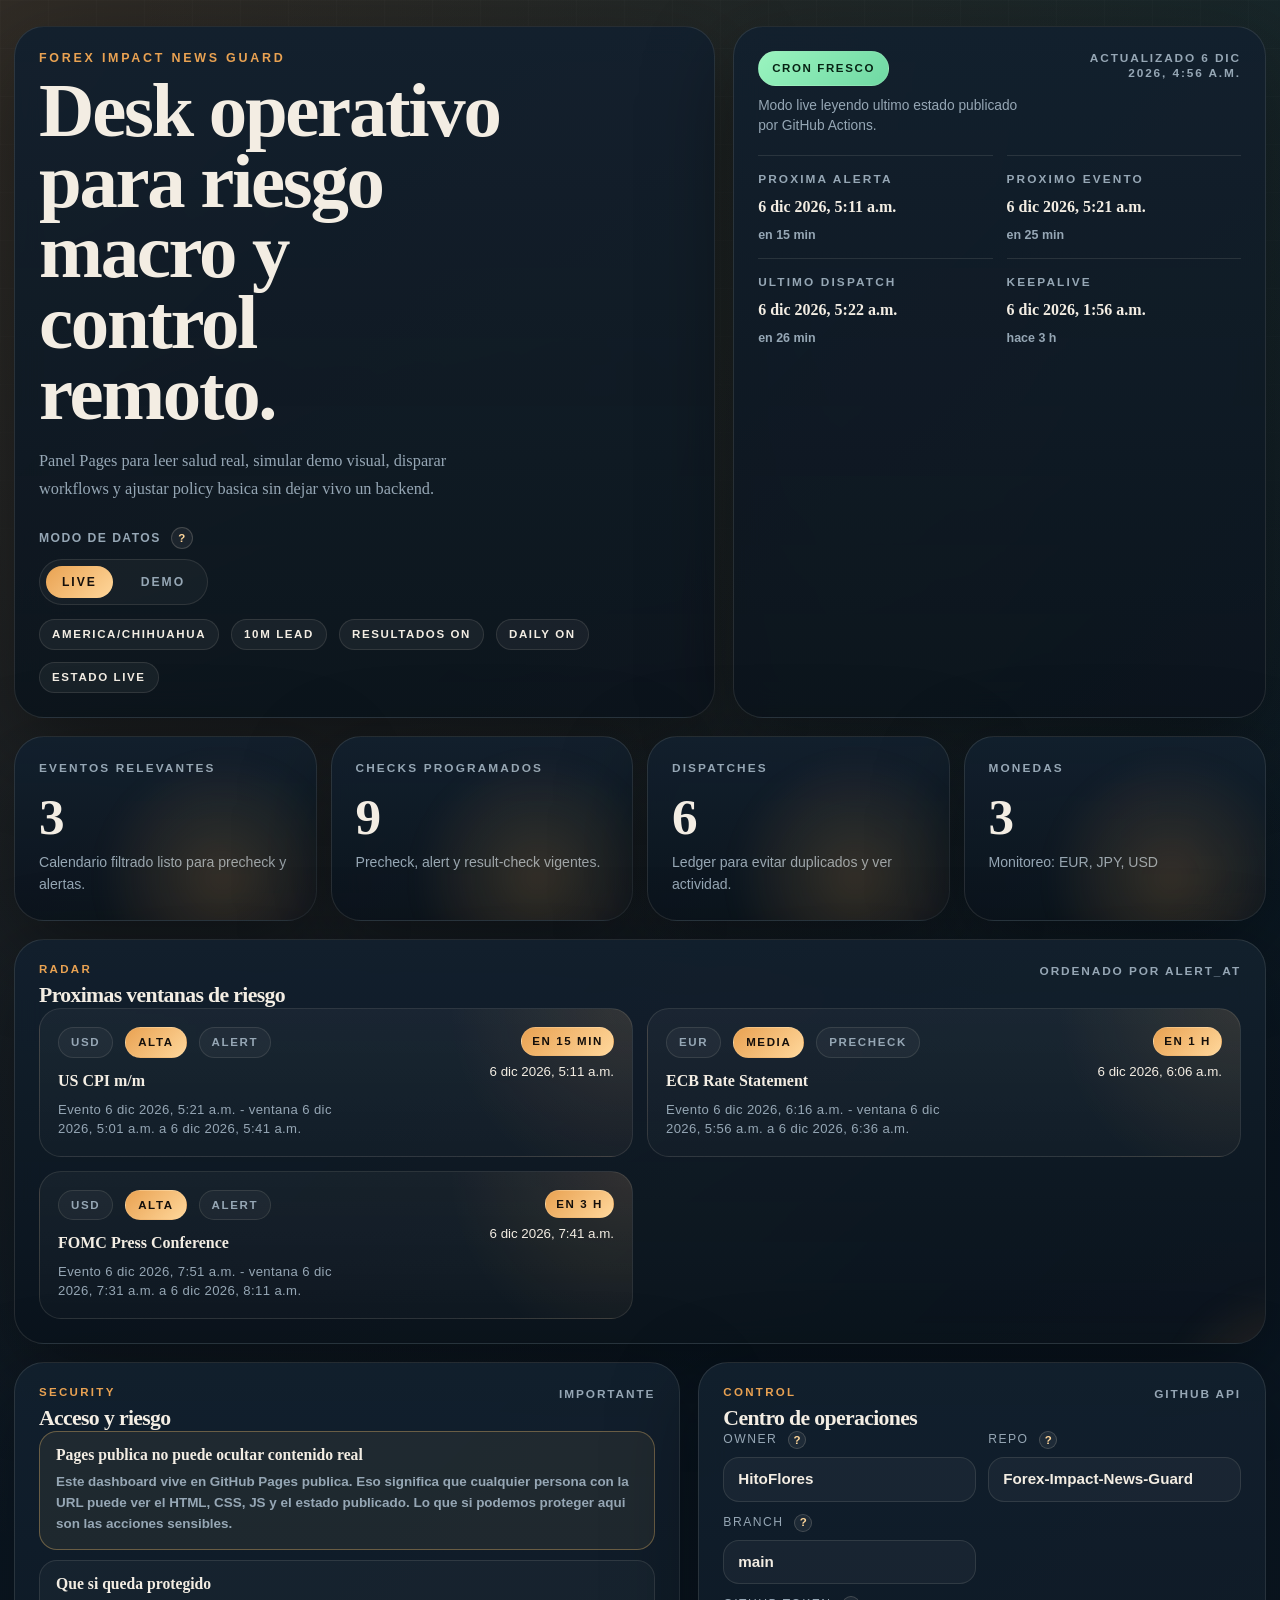
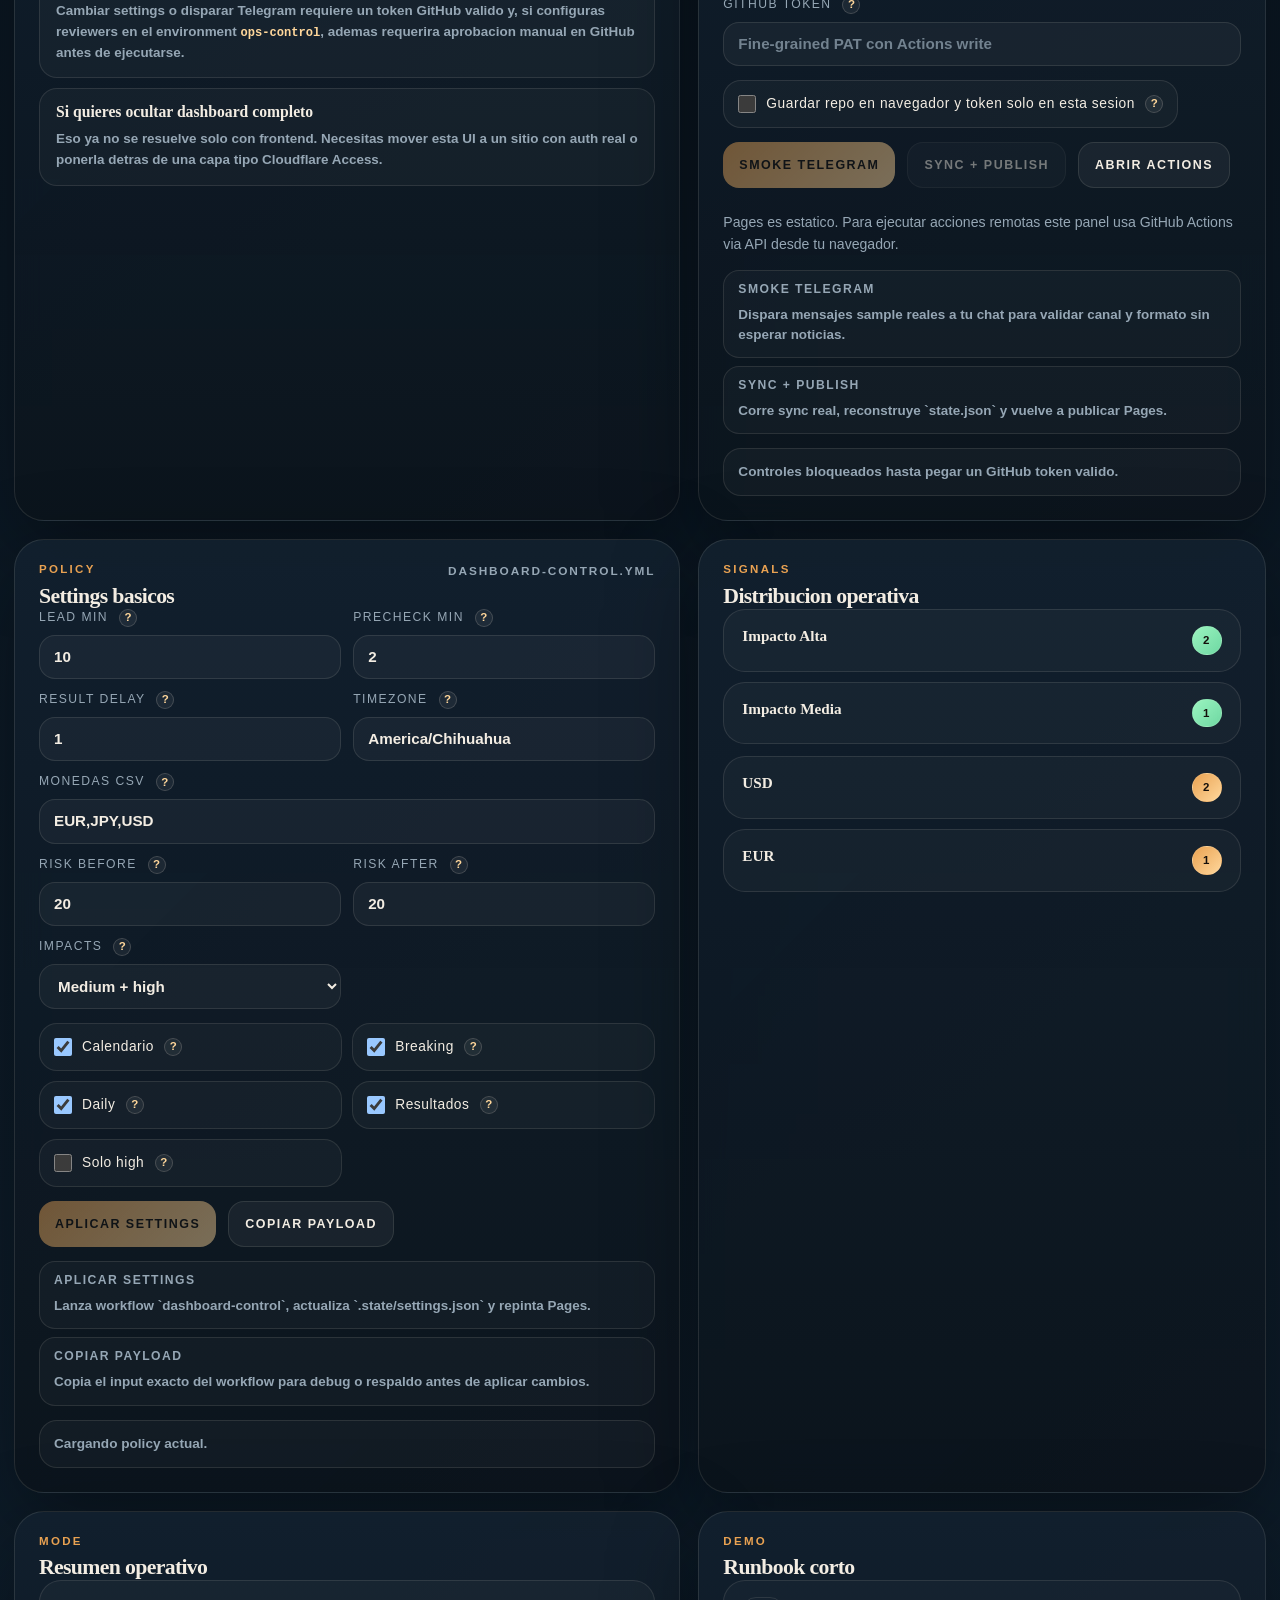
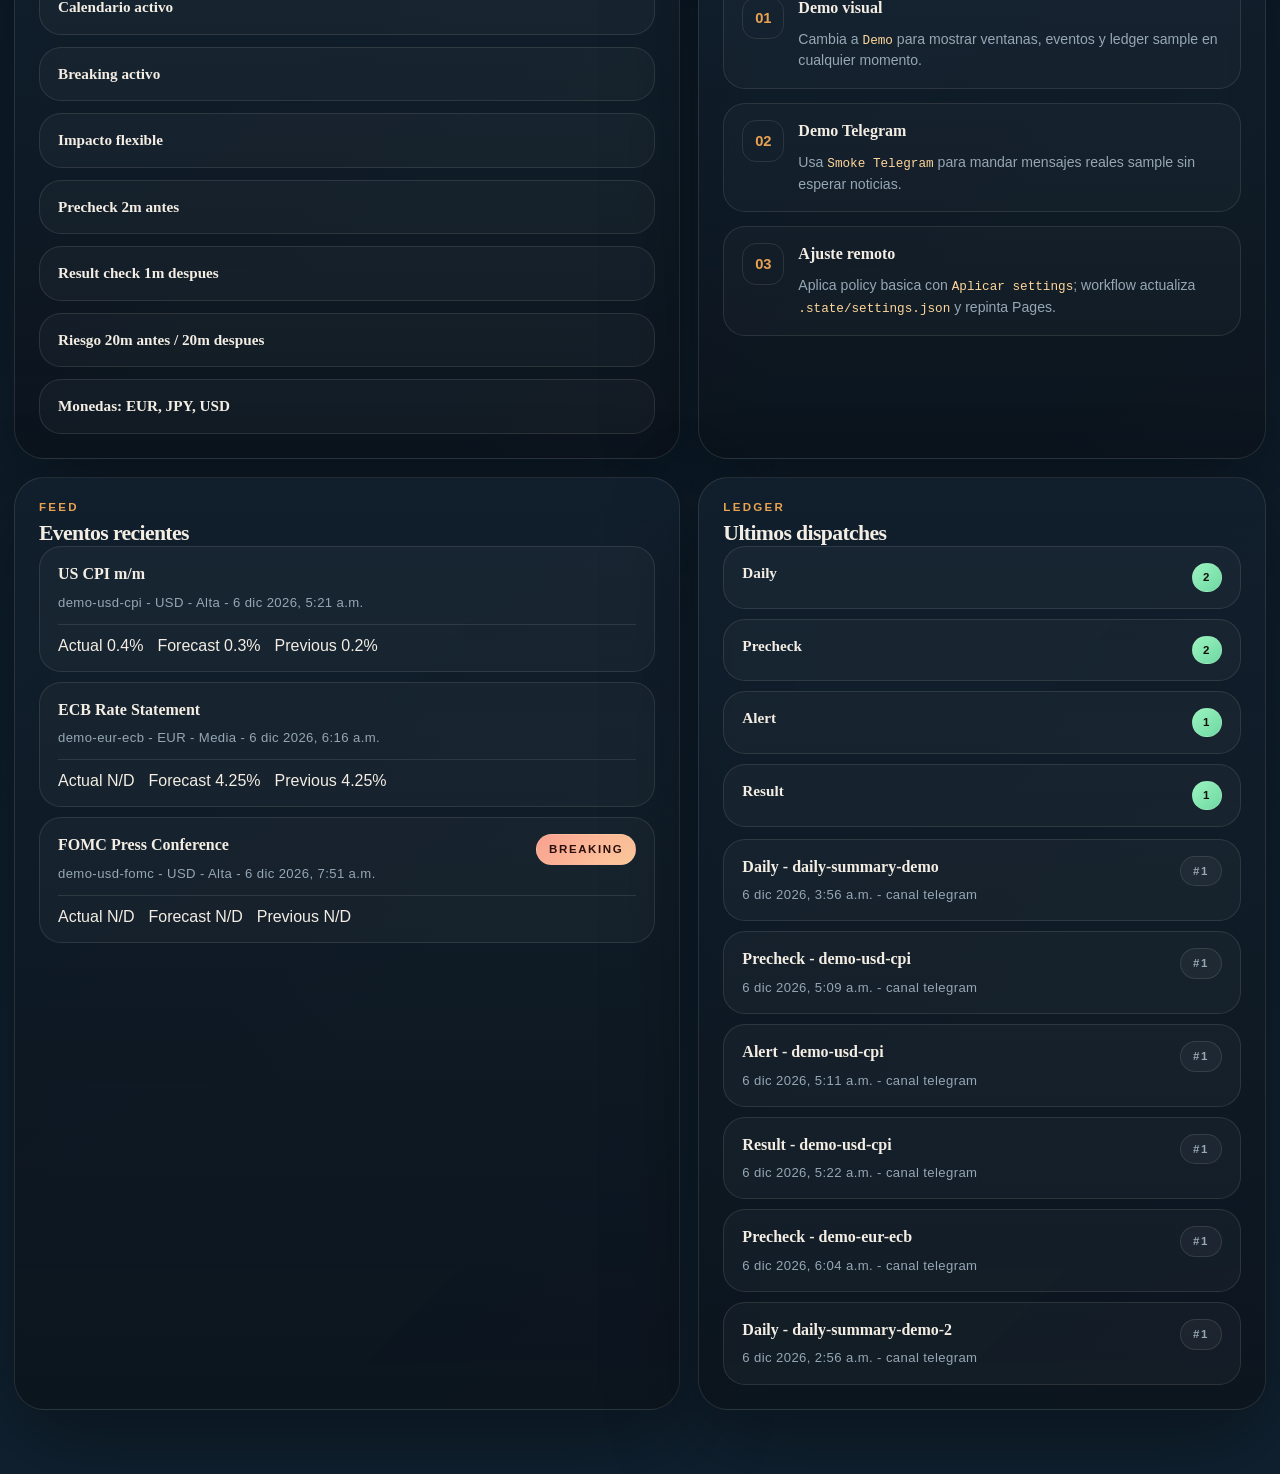
==== commit 76061b89: "Agregada seguridad a dashboard" ====
--- a/public/index.html
+++ b/public/index.html
@@ -18,9 +18,15 @@
           basica sin dejar vivo un backend.
         </p>
         <div class="toolbar">
-          <div class="mode-switch" role="tablist" aria-label="Modo de datos">
-            <button id="mode-live" class="mode-toggle is-active" type="button">Live</button>
-            <button id="mode-demo" class="mode-toggle" type="button">Demo</button>
+          <div class="mode-switch-wrap">
+            <div class="toolbar-label">
+              <span>Modo de datos</span>
+              <button class="help-dot" type="button" data-tooltip="Live muestra ultimo estado real publicado por GitHub Actions. Demo carga datos sample para enseñar UI y flujo visual sin esperar noticias reales.">?</button>
+            </div>
+            <div class="mode-switch" role="tablist" aria-label="Modo de datos">
+              <button id="mode-live" class="mode-toggle is-active" type="button">Live</button>
+              <button id="mode-demo" class="mode-toggle" type="button">Demo</button>
+            </div>
           </div>
           <div id="policy-chips" class="chip-row"></div>
         </div>
@@ -97,27 +103,59 @@
       <section class="panel">
         <div class="panel-head">
           <div>
-            <p class="section-kicker">Control</p>
-            <h2>Centro de operaciones</h2>
-          </div>
+            <p class="section-kicker">Security</p>
+            <h2>Acceso y riesgo</h2>
+          </div>
+          <span class="stamp">Importante</span>
+        </div>
+        <div class="security-stack">
+          <article class="security-card security-warn">
+            <h3>Pages publica no puede ocultar contenido real</h3>
+            <p>
+              Este dashboard vive en GitHub Pages publica. Eso significa que cualquier persona con la URL puede ver el HTML, CSS, JS y el estado publicado.
+              Lo que si podemos proteger aqui son las acciones sensibles.
+            </p>
+          </article>
+          <article class="security-card">
+            <h3>Que si queda protegido</h3>
+            <p>
+              Cambiar settings o disparar Telegram requiere un token GitHub valido y, si configuras reviewers en el environment <code>ops-control</code>,
+              ademas requerira aprobacion manual en GitHub antes de ejecutarse.
+            </p>
+          </article>
+          <article class="security-card">
+            <h3>Si quieres ocultar dashboard completo</h3>
+            <p>
+              Eso ya no se resuelve solo con frontend. Necesitas mover esta UI a un sitio con auth real o ponerla detras de una capa tipo Cloudflare Access.
+            </p>
+          </article>
+        </div>
+      </section>
+
+      <section class="panel">
+        <div class="panel-head">
+            <div>
+              <p class="section-kicker">Control</p>
+              <h2>Centro de operaciones</h2>
+            </div>
           <span class="stamp">GitHub API</span>
         </div>
         <form id="github-control-form" class="control-form">
           <div class="form-grid">
             <label>
-              <span>Owner</span>
+              <span>Owner <button class="help-dot inline-help" type="button" data-tooltip="Usuario u organizacion dueña del repo en GitHub. Ejemplo: HitoFlores.">?</button></span>
               <input id="gh-owner" name="owner" type="text" value="HitoFlores" autocomplete="off">
             </label>
             <label>
-              <span>Repo</span>
+              <span>Repo <button class="help-dot inline-help" type="button" data-tooltip="Nombre exacto del repositorio donde viven los workflows y Pages.">?</button></span>
               <input id="gh-repo" name="repo" type="text" value="Forex-Impact-News-Guard" autocomplete="off">
             </label>
             <label>
-              <span>Branch</span>
+              <span>Branch <button class="help-dot inline-help" type="button" data-tooltip="Rama sobre la que se disparan los workflows. Normalmente main.">?</button></span>
               <input id="gh-branch" name="branch" type="text" value="main" autocomplete="off">
             </label>
             <label class="span-2">
-              <span>GitHub token</span>
+              <span>GitHub token <button class="help-dot inline-help" type="button" data-tooltip="PAT fine-grained o token equivalente con permiso para Actions en este repo. Sin token nadie puede ejecutar workflows desde esta pagina.">?</button></span>
               <input id="gh-token" name="token" type="password" placeholder="Fine-grained PAT con Actions write">
             </label>
           </div>
@@ -125,7 +163,7 @@
           <div class="checkbox-row">
             <label class="check">
               <input id="gh-remember" name="remember" type="checkbox">
-              <span>Guardar token y repo en este navegador</span>
+              <span>Guardar repo en navegador y token solo en esta sesion <button class="help-dot inline-help" type="button" data-tooltip="Owner, repo y branch se guardan en localStorage. El token ya no se guarda permanente: solo vive en esta pestaña/sesion para reducir riesgo en una pagina publica.">?</button></span>
             </label>
           </div>
 
@@ -138,6 +176,10 @@
           <p class="form-note">
             Pages es estatico. Para ejecutar acciones remotas este panel usa GitHub Actions via API desde tu navegador.
           </p>
+          <div class="help-list">
+            <div class="help-line"><strong>Smoke Telegram</strong><span>Dispara mensajes sample reales a tu chat para validar canal y formato sin esperar noticias.</span></div>
+            <div class="help-line"><strong>Sync + Publish</strong><span>Corre sync real, reconstruye `state.json` y vuelve a publicar Pages.</span></div>
+          </div>
           <div id="workflow-feedback" class="feedback idle">Listo para disparar workflows.</div>
         </form>
       </section>
@@ -153,35 +195,35 @@
         <form id="settings-form" class="control-form">
           <div class="form-grid">
             <label>
-              <span>Lead min</span>
+              <span>Lead min <button class="help-dot inline-help" type="button" data-tooltip="Minutos antes del evento en que sale la alerta principal.">?</button></span>
               <input id="lead-minutes" name="lead_minutes" type="number" min="0" max="240">
             </label>
             <label>
-              <span>Precheck min</span>
+              <span>Precheck min <button class="help-dot inline-help" type="button" data-tooltip="Minutos antes del alert en que se revalida el evento para evitar avisos con datos viejos.">?</button></span>
               <input id="revalidate-minutes" name="revalidate_minutes_before_alert" type="number" min="0" max="60">
             </label>
             <label>
-              <span>Result delay</span>
+              <span>Result delay <button class="help-dot inline-help" type="button" data-tooltip="Cuantos minutos despues del release se intenta leer y mandar resultado.">?</button></span>
               <input id="result-delay" name="result_check_delay_minutes" type="number" min="0" max="60">
             </label>
             <label>
-              <span>Timezone</span>
+              <span>Timezone <button class="help-dot inline-help" type="button" data-tooltip="Zona horaria usada para calcular ventanas, horarios y textos mostrados.">?</button></span>
               <input id="timezone" name="timezone" type="text">
             </label>
             <label class="span-2">
-              <span>Monedas CSV</span>
+              <span>Monedas CSV <button class="help-dot inline-help" type="button" data-tooltip="Lista separada por comas. Ejemplo: USD,EUR,JPY. Vacio = todas las monedas.">?</button></span>
               <input id="currencies" name="currencies" type="text" placeholder="USD,EUR,JPY">
             </label>
             <label>
-              <span>Risk before</span>
+              <span>Risk before <button class="help-dot inline-help" type="button" data-tooltip="Minutos antes del evento considerados dentro de ventana de riesgo.">?</button></span>
               <input id="risk-before" name="risk_window_before_minutes" type="number" min="0" max="240">
             </label>
             <label>
-              <span>Risk after</span>
+              <span>Risk after <button class="help-dot inline-help" type="button" data-tooltip="Minutos despues del evento que siguen marcados como riesgo para trading.">?</button></span>
               <input id="risk-after" name="risk_window_after_minutes" type="number" min="0" max="240">
             </label>
             <label>
-              <span>Impacts</span>
+              <span>Impacts <button class="help-dot inline-help" type="button" data-tooltip="Define impactos permitidos cuando 'Solo high' esta apagado.">?</button></span>
               <select id="allowed-impacts" name="allowed_impacts">
                 <option value="high">Solo high</option>
                 <option value="medium,high">Medium + high</option>
@@ -191,11 +233,11 @@
           </div>
 
           <div class="toggle-grid">
-            <label class="check"><input id="calendar-enabled" name="calendar_enabled" type="checkbox"><span>Calendario</span></label>
-            <label class="check"><input id="breaking-enabled" name="breaking_enabled" type="checkbox"><span>Breaking</span></label>
-            <label class="check"><input id="daily-summary-enabled" name="daily_summary_enabled" type="checkbox"><span>Daily</span></label>
-            <label class="check"><input id="include-results" name="include_results" type="checkbox"><span>Resultados</span></label>
-            <label class="check"><input id="high-impact-only" name="high_impact_only" type="checkbox"><span>Solo high</span></label>
+            <label class="check"><input id="calendar-enabled" name="calendar_enabled" type="checkbox"><span>Calendario <button class="help-dot inline-help" type="button" data-tooltip="Si lo apagas, el bot deja de usar eventos programados del calendario economico.">?</button></span></label>
+            <label class="check"><input id="breaking-enabled" name="breaking_enabled" type="checkbox"><span>Breaking <button class="help-dot inline-help" type="button" data-tooltip="Activa o pausa noticias no programadas detectadas como breaking news.">?</button></span></label>
+            <label class="check"><input id="daily-summary-enabled" name="daily_summary_enabled" type="checkbox"><span>Daily <button class="help-dot inline-help" type="button" data-tooltip="Activa mensaje diario resumen, incluso si no hay noticias relevantes.">?</button></span></label>
+            <label class="check"><input id="include-results" name="include_results" type="checkbox"><span>Resultados <button class="help-dot inline-help" type="button" data-tooltip="Si esta activo, el bot intenta mandar lectura post-release con actual/forecast/previous.">?</button></span></label>
+            <label class="check"><input id="high-impact-only" name="high_impact_only" type="checkbox"><span>Solo high <button class="help-dot inline-help" type="button" data-tooltip="Filtra solo eventos de alto impacto y desactiva selector de impactos.">?</button></span></label>
           </div>
 
           <div class="action-row">
@@ -203,6 +245,10 @@
             <button id="copy-settings" class="action-button secondary" type="button">Copiar payload</button>
           </div>
 
+          <div class="help-list">
+            <div class="help-line"><strong>Aplicar settings</strong><span>Lanza workflow `dashboard-control`, actualiza `.state/settings.json` y repinta Pages.</span></div>
+            <div class="help-line"><strong>Copiar payload</strong><span>Copia el input exacto del workflow para debug o respaldo antes de aplicar cambios.</span></div>
+          </div>
           <div id="settings-feedback" class="feedback idle">Cargando policy actual.</div>
         </form>
       </section>
--- a/public/styles.css
+++ b/public/styles.css
@@ -134,6 +134,30 @@
   margin-top: 24px;
 }
 
+.mode-switch-wrap,
+.toolbar-label,
+.help-line {
+  display: flex;
+  gap: 10px;
+}
+
+.mode-switch-wrap,
+.help-line {
+  flex-direction: column;
+}
+
+.toolbar-label {
+  align-items: center;
+}
+
+.toolbar-label span,
+.help-line strong {
+  font: 700 0.76rem/1 var(--sans);
+  letter-spacing: 0.12em;
+  text-transform: uppercase;
+  color: var(--muted);
+}
+
 .mode-switch,
 .chip-row,
 .inline-meta,
@@ -157,7 +181,8 @@
 
 .mode-toggle,
 .action-button,
-.action-link {
+.action-link,
+.help-dot {
   border: 0;
   cursor: pointer;
   text-decoration: none;
@@ -181,8 +206,61 @@
 
 .mode-toggle:hover,
 .action-button:hover,
-.action-link:hover {
+.action-link:hover,
+.help-dot:hover {
   transform: translateY(-1px);
+}
+
+.action-button:disabled {
+  cursor: not-allowed;
+  opacity: 0.45;
+  transform: none;
+}
+
+.help-dot {
+  position: relative;
+  width: 22px;
+  height: 22px;
+  border-radius: 50%;
+  background: rgba(255, 255, 255, 0.06);
+  color: var(--accent-strong);
+  border: 1px solid var(--line-strong);
+  font: 700 0.72rem/1 var(--sans);
+  padding: 0;
+}
+
+.help-dot::after {
+  content: attr(data-tooltip);
+  position: absolute;
+  left: 50%;
+  bottom: calc(100% + 10px);
+  transform: translateX(-50%);
+  width: min(280px, 60vw);
+  padding: 10px 12px;
+  border-radius: 14px;
+  background: rgba(8, 13, 20, 0.96);
+  color: var(--text);
+  border: 1px solid var(--line-strong);
+  box-shadow: var(--shadow);
+  font: 600 0.78rem/1.45 var(--sans);
+  letter-spacing: 0;
+  text-transform: none;
+  opacity: 0;
+  pointer-events: none;
+  transition: opacity 140ms ease;
+  z-index: 20;
+}
+
+.help-dot:hover::after,
+.help-dot:focus-visible::after {
+  opacity: 1;
+}
+
+.inline-help {
+  width: 18px;
+  height: 18px;
+  margin-left: 6px;
+  vertical-align: middle;
 }
 
 .chip-row {
@@ -338,6 +416,51 @@
   line-height: 1.55;
 }
 
+.help-list {
+  display: grid;
+  gap: 8px;
+}
+
+.security-stack {
+  display: grid;
+  gap: 10px;
+}
+
+.security-card {
+  padding: 14px 16px;
+  border: 1px solid var(--line);
+  border-radius: 18px;
+  background: rgba(255, 255, 255, 0.03);
+}
+
+.security-card h3 {
+  margin: 0;
+  font-size: 0.98rem;
+}
+
+.security-card p {
+  margin: 8px 0 0;
+  color: var(--muted);
+  font: 600 0.84rem/1.55 var(--sans);
+}
+
+.security-warn {
+  border-color: rgba(242, 196, 111, 0.35);
+  background: rgba(242, 196, 111, 0.07);
+}
+
+.help-line {
+  padding: 12px 14px;
+  border: 1px solid var(--line);
+  border-radius: 16px;
+  background: rgba(255, 255, 255, 0.028);
+}
+
+.help-line span {
+  color: var(--muted);
+  font: 600 0.84rem/1.5 var(--sans);
+}
+
 .content-grid {
   display: grid;
   grid-template-columns: minmax(0, 1.08fr) minmax(0, 0.92fr);
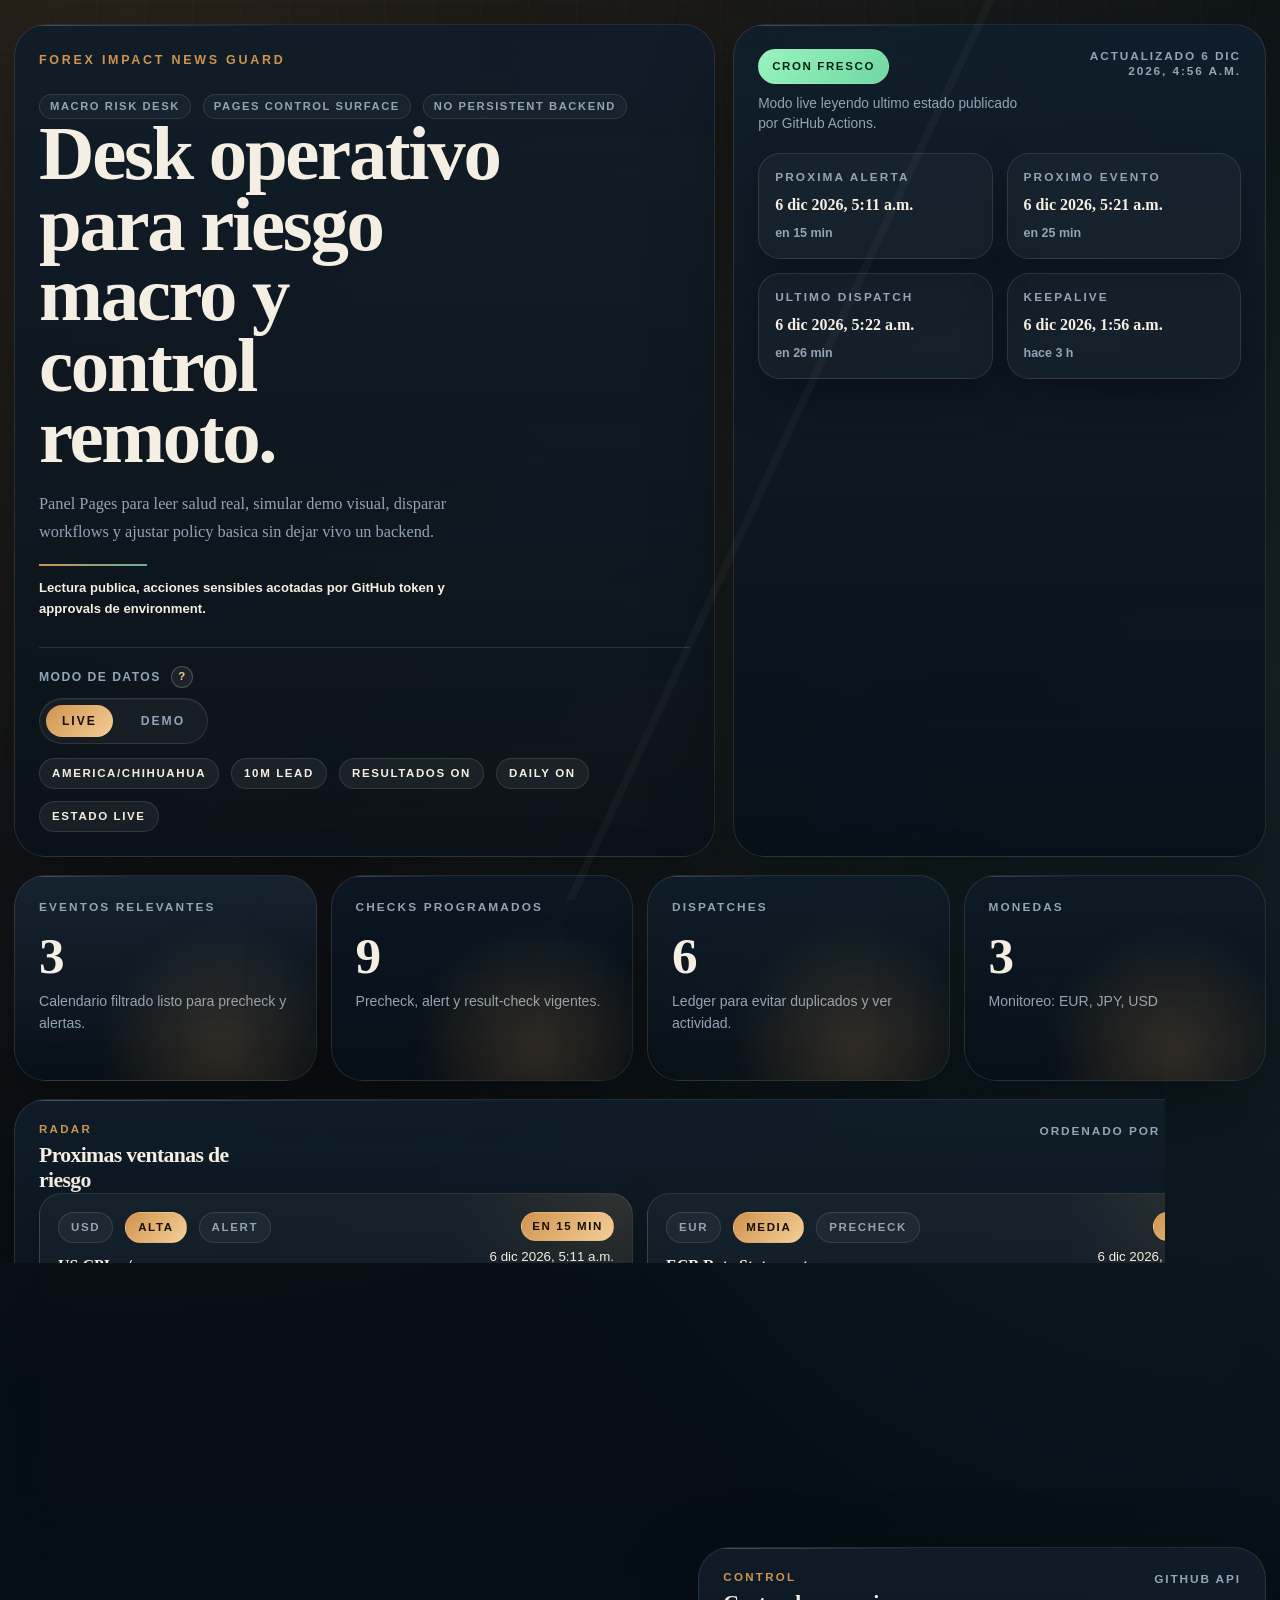
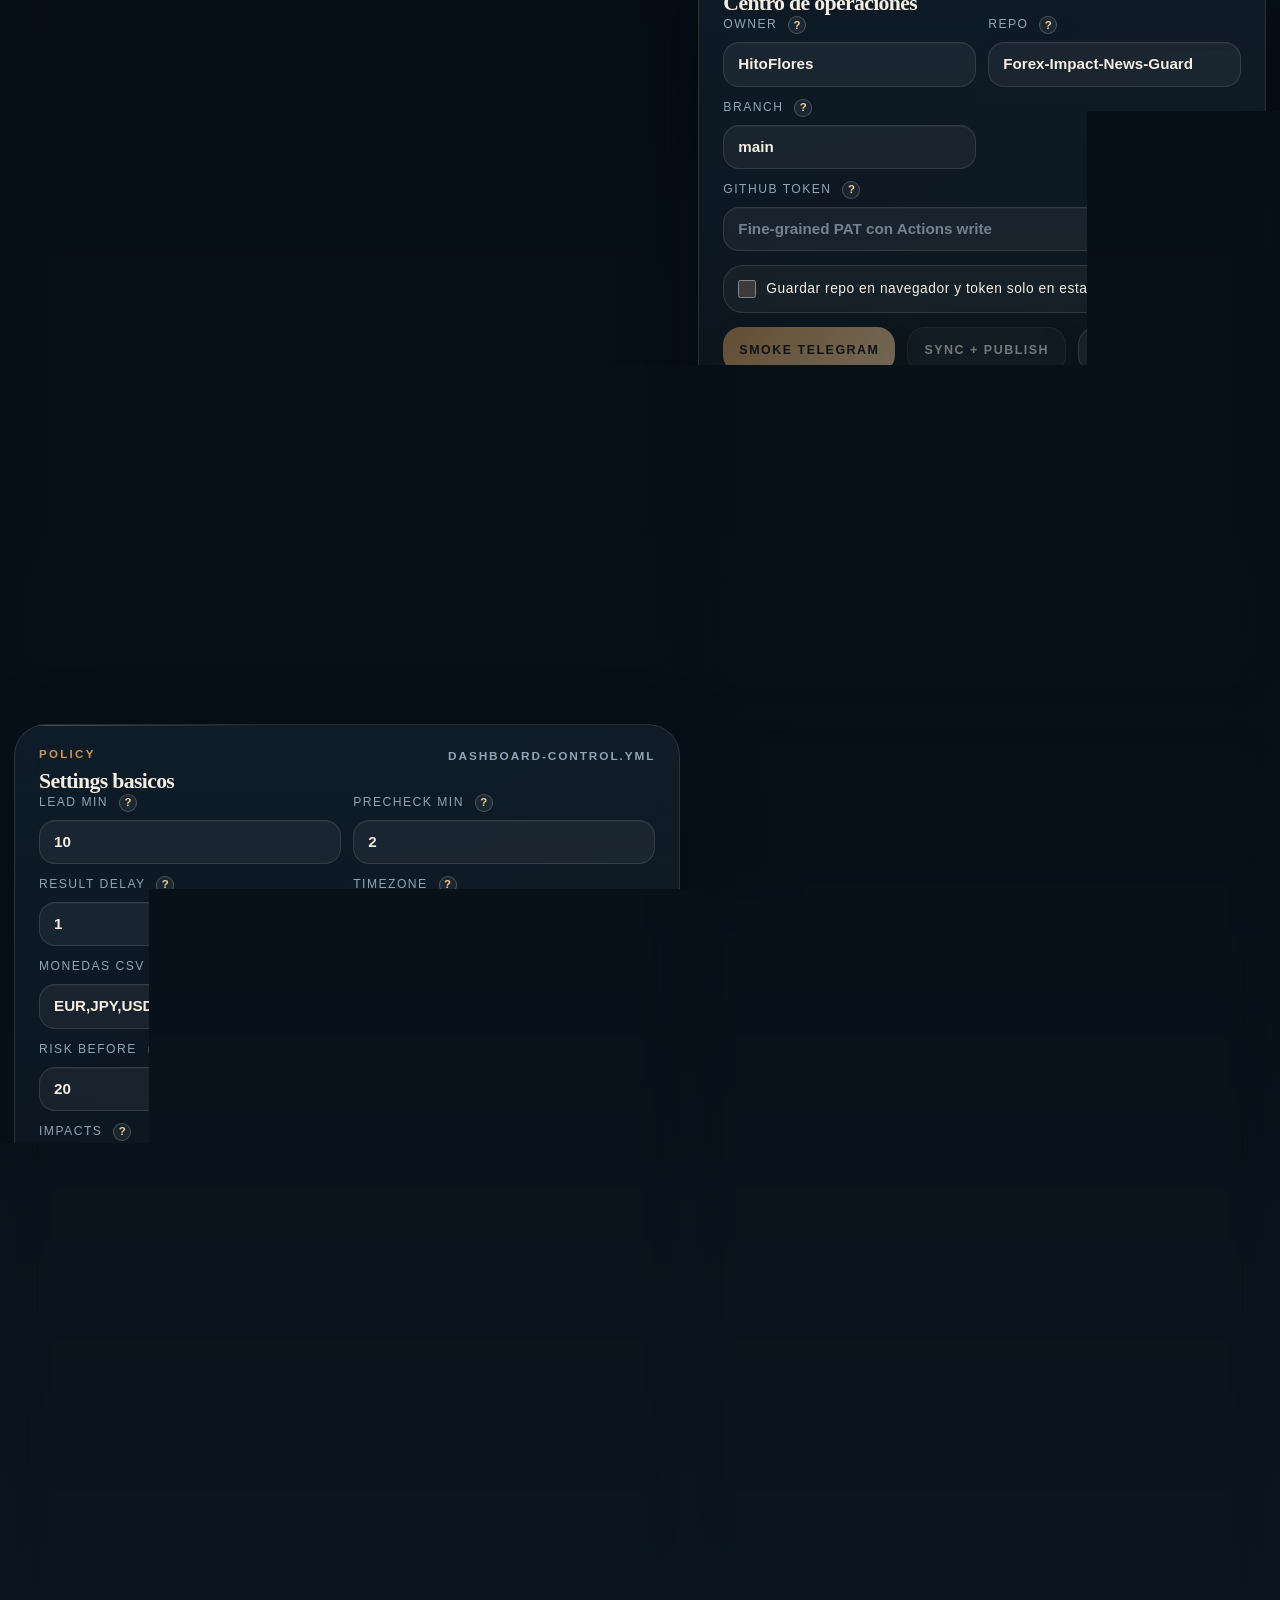
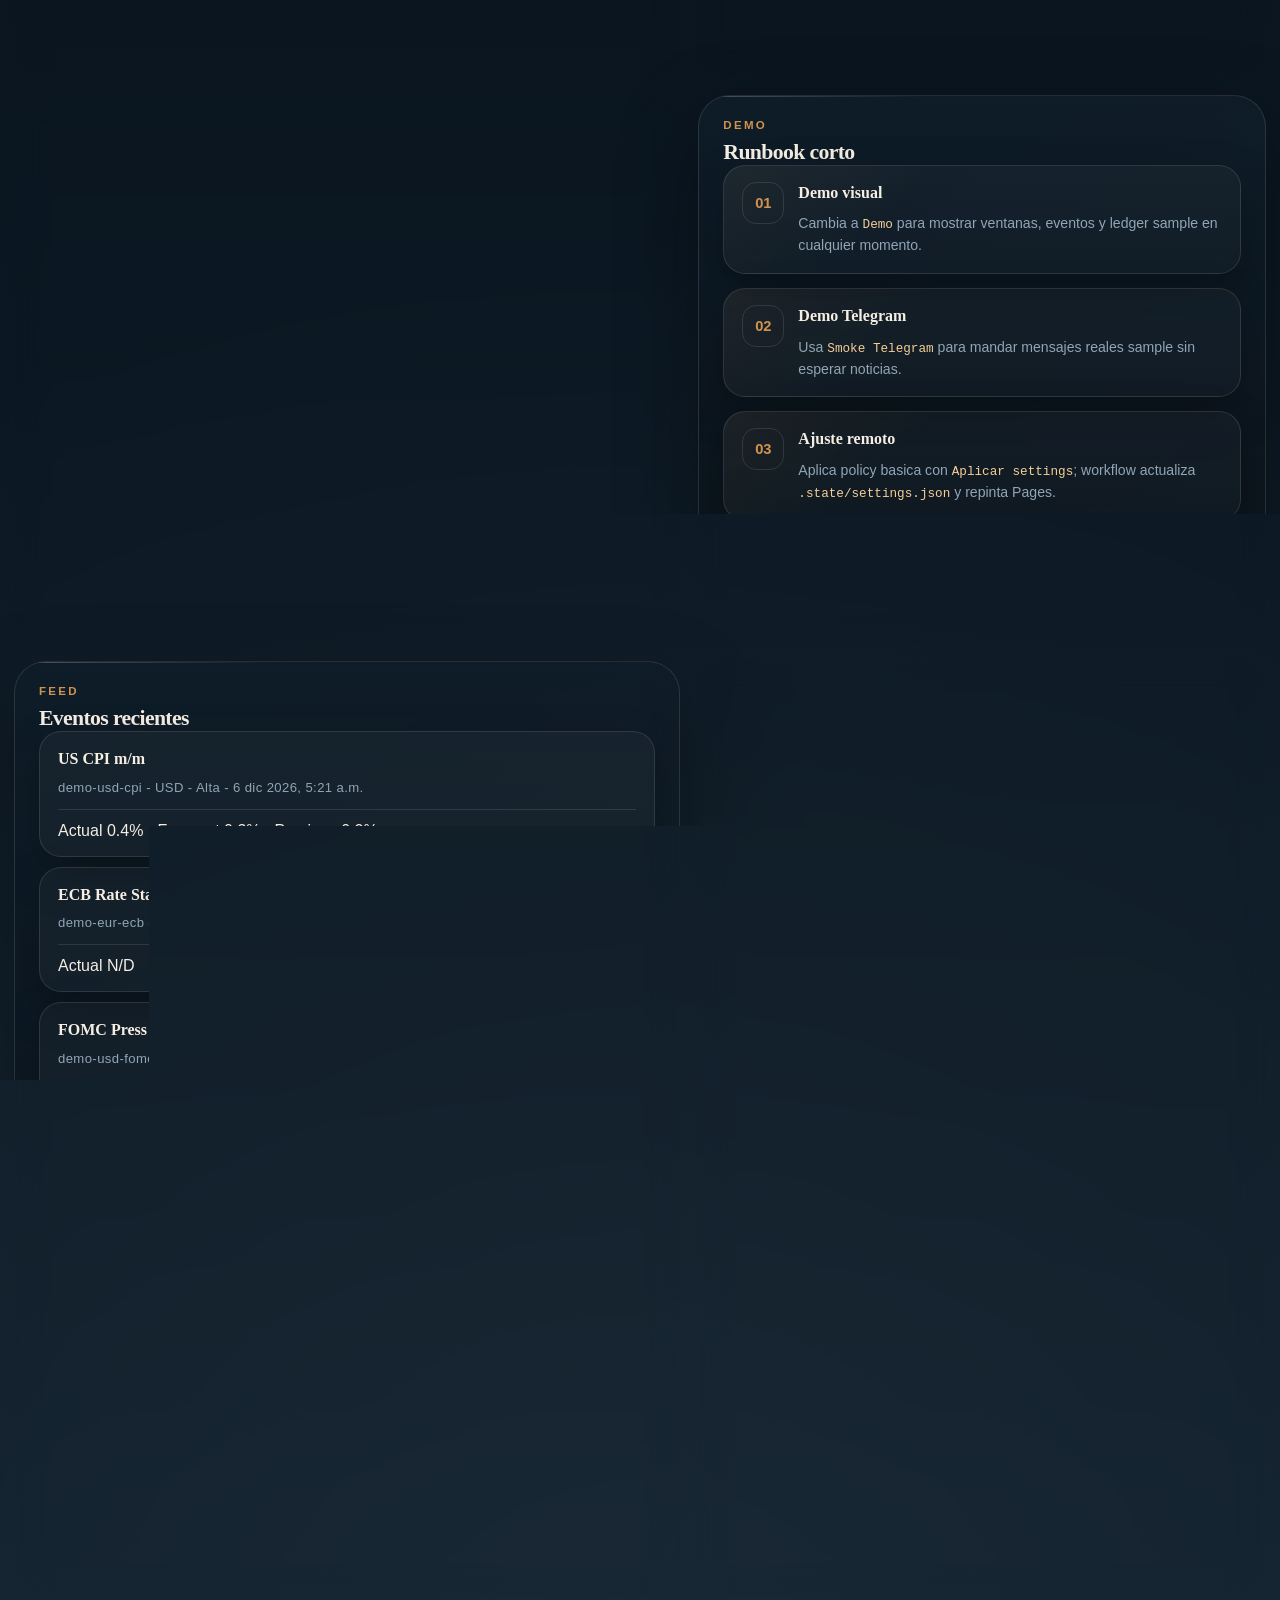
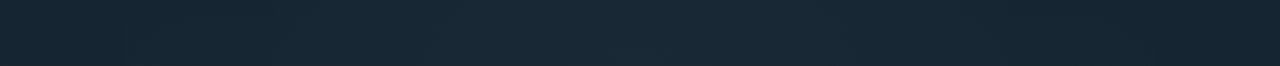
==== commit 57d1dc87: "feat: refresh dashboard design" ====
--- a/public/index.html
+++ b/public/index.html
@@ -11,12 +11,23 @@
   <main class="page">
     <section class="masthead">
       <div class="hero-copy panel">
-        <p class="eyebrow">Forex Impact News Guard</p>
+        <div class="hero-band">
+          <p class="eyebrow">Forex Impact News Guard</p>
+          <div class="desk-strip">
+            <span>Macro Risk Desk</span>
+            <span>Pages Control Surface</span>
+            <span>No persistent backend</span>
+          </div>
+        </div>
         <h1>Desk operativo para riesgo macro y control remoto.</h1>
         <p class="lede">
           Panel Pages para leer salud real, simular demo visual, disparar workflows y ajustar policy
           basica sin dejar vivo un backend.
         </p>
+        <div class="hero-footnote">
+          <span class="hero-line"></span>
+          <p>Lectura publica, acciones sensibles acotadas por GitHub token y approvals de environment.</p>
+        </div>
         <div class="toolbar">
           <div class="mode-switch-wrap">
             <div class="toolbar-label">
@@ -66,22 +77,22 @@
     </section>
 
     <section class="metrics-grid">
-      <article class="metric panel">
+      <article class="metric metric-primary panel">
         <span class="label">Eventos relevantes</span>
         <strong id="count-events">0</strong>
         <p>Calendario filtrado listo para precheck y alertas.</p>
       </article>
-      <article class="metric panel">
+      <article class="metric metric-secondary panel">
         <span class="label">Checks programados</span>
         <strong id="count-schedules">0</strong>
         <p>Precheck, alert y result-check vigentes.</p>
       </article>
-      <article class="metric panel">
+      <article class="metric metric-accent panel">
         <span class="label">Dispatches</span>
         <strong id="count-dispatches">0</strong>
         <p>Ledger para evitar duplicados y ver actividad.</p>
       </article>
-      <article class="metric panel">
+      <article class="metric metric-muted panel">
         <span class="label">Monedas</span>
         <strong id="count-currencies">0</strong>
         <p id="currencies-copy">Sin filtros activos.</p>
--- a/public/styles.css
+++ b/public/styles.css
@@ -1,21 +1,25 @@
 :root {
   color-scheme: dark;
-  --bg: #08121c;
-  --bg-soft: #102130;
-  --panel: rgba(10, 19, 28, 0.9);
-  --panel-strong: rgba(18, 32, 46, 0.94);
-  --panel-wash: rgba(233, 162, 82, 0.08);
-  --line: rgba(246, 232, 214, 0.11);
-  --line-strong: rgba(246, 232, 214, 0.18);
-  --text: #f3ede3;
-  --muted: #96a7b5;
-  --accent: #e9a252;
-  --accent-strong: #ffd79b;
+  --bg: #071019;
+  --bg-soft: #10202d;
+  --bg-deep: #04090f;
+  --panel: rgba(8, 16, 24, 0.84);
+  --panel-strong: rgba(15, 29, 41, 0.94);
+  --panel-alt: rgba(16, 28, 40, 0.9);
+  --panel-wash: rgba(208, 147, 78, 0.1);
+  --line: rgba(241, 229, 209, 0.12);
+  --line-strong: rgba(241, 229, 209, 0.24);
+  --text: #f5eee3;
+  --muted: #91a5b6;
+  --accent: #d0934e;
+  --accent-strong: #f4cf97;
+  --teal: #76d5c1;
   --good: #7addb2;
   --warn: #f2c46f;
   --bad: #ff8f79;
-  --ink: #140f0b;
-  --shadow: 0 28px 90px rgba(0, 0, 0, 0.38);
+  --ink: #170f09;
+  --shadow: 0 30px 80px rgba(0, 0, 0, 0.34);
+  --shadow-soft: 0 18px 44px rgba(0, 0, 0, 0.26);
   --serif: "Iowan Old Style", "Palatino Linotype", "Book Antiqua", "URW Palladio L", serif;
   --sans: "Aptos", "Segoe UI", "Trebuchet MS", sans-serif;
 }
@@ -29,9 +33,10 @@
   margin: 0;
   min-height: 100%;
   background:
-    radial-gradient(circle at 0 0, rgba(233, 162, 82, 0.18), transparent 32%),
-    radial-gradient(circle at 100% 0, rgba(122, 221, 178, 0.08), transparent 24%),
-    linear-gradient(180deg, var(--bg), var(--bg-soft));
+    radial-gradient(circle at 10% 0, rgba(208, 147, 78, 0.18), transparent 28%),
+    radial-gradient(circle at 100% 14%, rgba(118, 213, 193, 0.12), transparent 22%),
+    radial-gradient(circle at 50% 100%, rgba(255, 255, 255, 0.04), transparent 30%),
+    linear-gradient(180deg, var(--bg-deep), var(--bg), var(--bg-soft));
   color: var(--text);
   font-family: var(--serif);
 }
@@ -48,10 +53,21 @@
   pointer-events: none;
 }
 
+body::after {
+  content: "";
+  position: fixed;
+  inset: 0;
+  background:
+    linear-gradient(115deg, transparent 0 58%, rgba(255, 255, 255, 0.03) 58% 58.5%, transparent 58.5%),
+    linear-gradient(180deg, transparent, rgba(0, 0, 0, 0.18));
+  mix-blend-mode: screen;
+  pointer-events: none;
+}
+
 .page {
   width: min(1280px, calc(100% - 28px));
   margin: 0 auto;
-  padding: 26px 0 64px;
+  padding: 24px 0 72px;
   position: relative;
 }
 
@@ -62,10 +78,12 @@
     linear-gradient(135deg, transparent, var(--panel-wash));
   box-shadow: var(--shadow);
   backdrop-filter: blur(14px);
-  border-radius: 30px;
+  border-radius: 32px;
   padding: 24px;
   position: relative;
   overflow: hidden;
+  isolation: isolate;
+  animation: panel-enter 560ms ease both;
 }
 
 .panel::after,
@@ -83,6 +101,16 @@
   pointer-events: none;
 }
 
+.panel::before {
+  content: "";
+  position: absolute;
+  inset: 0 auto auto 0;
+  width: 100%;
+  height: 1px;
+  background: linear-gradient(90deg, rgba(255, 255, 255, 0.28), transparent 40%);
+  opacity: 0.9;
+}
+
 .masthead {
   display: grid;
   grid-template-columns: minmax(0, 1.25fr) minmax(330px, 0.95fr);
@@ -94,6 +122,38 @@
 .ops-rail,
 .metric {
   position: relative;
+}
+
+.hero-copy {
+  padding-top: 28px;
+}
+
+.hero-band,
+.desk-strip,
+.hero-footnote {
+  display: flex;
+  gap: 12px;
+}
+
+.hero-band,
+.hero-footnote {
+  flex-direction: column;
+}
+
+.desk-strip {
+  flex-wrap: wrap;
+  margin-top: 4px;
+}
+
+.desk-strip span {
+  padding: 6px 10px;
+  border: 1px solid var(--line);
+  border-radius: 999px;
+  background: rgba(255, 255, 255, 0.035);
+  color: var(--muted);
+  font: 700 0.7rem/1 var(--sans);
+  letter-spacing: 0.14em;
+  text-transform: uppercase;
 }
 
 .eyebrow {
@@ -125,13 +185,33 @@
   line-height: 1.72;
 }
 
+.hero-footnote {
+  margin-top: 18px;
+  max-width: 52ch;
+}
+
+.hero-footnote p {
+  margin: 0;
+  color: var(--text);
+  font: 600 0.82rem/1.55 var(--sans);
+}
+
+.hero-line {
+  display: block;
+  width: 108px;
+  height: 2px;
+  background: linear-gradient(90deg, var(--accent), rgba(118, 213, 193, 0.8));
+}
+
 .toolbar {
   display: flex;
   flex-wrap: wrap;
   gap: 14px;
   align-items: center;
   justify-content: space-between;
-  margin-top: 24px;
+  margin-top: 28px;
+  padding-top: 18px;
+  border-top: 1px solid var(--line);
 }
 
 .mode-switch-wrap,
@@ -176,7 +256,8 @@
   padding: 6px;
   border: 1px solid var(--line);
   border-radius: 999px;
-  background: rgba(255, 255, 255, 0.035);
+  background: rgba(255, 255, 255, 0.045);
+  box-shadow: inset 0 1px 0 rgba(255, 255, 255, 0.06);
 }
 
 .mode-toggle,
@@ -208,7 +289,7 @@
 .action-button:hover,
 .action-link:hover,
 .help-dot:hover {
-  transform: translateY(-1px);
+  transform: translateY(-2px);
 }
 
 .action-button:disabled {
@@ -287,7 +368,7 @@
 }
 
 .chip {
-  background: rgba(255, 255, 255, 0.05);
+  background: rgba(255, 255, 255, 0.06);
   color: var(--text);
 }
 
@@ -329,6 +410,12 @@
 .panel-head {
   justify-content: space-between;
   align-items: flex-start;
+}
+
+.ops-rail {
+  background:
+    linear-gradient(180deg, rgba(16, 30, 43, 0.96), rgba(8, 16, 24, 0.9)),
+    linear-gradient(160deg, rgba(118, 213, 193, 0.08), transparent 32%);
 }
 
 .rail-copy,
@@ -375,8 +462,11 @@
 }
 
 .ops-stat {
-  border-top: 1px solid var(--line);
-  padding-top: 16px;
+  padding: 16px;
+  border: 1px solid var(--line);
+  border-radius: 22px;
+  background: rgba(255, 255, 255, 0.03);
+  box-shadow: var(--shadow-soft);
 }
 
 .ops-stat strong {
@@ -400,6 +490,10 @@
   margin-top: 18px;
 }
 
+.metric {
+  min-height: 206px;
+}
+
 .metric strong {
   display: block;
   margin-top: 16px;
@@ -407,6 +501,28 @@
   line-height: 1;
 }
 
+.metric-primary {
+  background:
+    linear-gradient(180deg, rgba(22, 36, 49, 0.98), rgba(8, 16, 24, 0.92)),
+    radial-gradient(circle at top right, rgba(208, 147, 78, 0.18), transparent 34%);
+}
+
+.metric-secondary {
+  background:
+    linear-gradient(180deg, rgba(12, 23, 34, 0.98), rgba(8, 16, 24, 0.9)),
+    radial-gradient(circle at 88% 12%, rgba(118, 213, 193, 0.14), transparent 30%);
+}
+
+.metric-accent {
+  transform: translateY(16px);
+}
+
+.metric-muted {
+  background:
+    linear-gradient(180deg, rgba(14, 26, 37, 0.96), rgba(8, 16, 24, 0.9)),
+    linear-gradient(145deg, transparent, rgba(255, 255, 255, 0.03));
+}
+
 .metric p,
 .runbook-step p,
 .form-note {
@@ -429,8 +545,9 @@
 .security-card {
   padding: 14px 16px;
   border: 1px solid var(--line);
-  border-radius: 18px;
-  background: rgba(255, 255, 255, 0.03);
+  border-radius: 22px;
+  background: rgba(255, 255, 255, 0.035);
+  box-shadow: var(--shadow-soft);
 }
 
 .security-card h3 {
@@ -482,6 +599,7 @@
 
 .panel h2 {
   font-size: 1.36rem;
+  max-width: 18ch;
 }
 
 .stack {
@@ -512,7 +630,8 @@
 
 .card {
   padding: 16px 18px;
-  background: rgba(255, 255, 255, 0.03);
+  background: rgba(255, 255, 255, 0.032);
+  box-shadow: var(--shadow-soft);
 }
 
 .card.empty {
@@ -559,7 +678,8 @@
   padding: 18px;
   background:
     linear-gradient(180deg, rgba(255, 255, 255, 0.04), rgba(255, 255, 255, 0.02)),
-    radial-gradient(circle at top right, rgba(233, 162, 82, 0.12), transparent 30%);
+    radial-gradient(circle at top right, rgba(208, 147, 78, 0.14), transparent 30%);
+  box-shadow: var(--shadow-soft);
 }
 
 .alert-copy {
@@ -598,7 +718,10 @@
   gap: 14px;
   align-items: flex-start;
   padding: 16px 18px;
-  background: rgba(255, 255, 255, 0.024);
+  background:
+    linear-gradient(180deg, rgba(255, 255, 255, 0.03), rgba(255, 255, 255, 0.02)),
+    linear-gradient(135deg, rgba(208, 147, 78, 0.05), transparent 34%);
+  box-shadow: var(--shadow-soft);
 }
 
 .runbook-step span {
@@ -646,9 +769,10 @@
   border: 1px solid var(--line);
   border-radius: 16px;
   padding: 12px 14px;
-  background: rgba(255, 255, 255, 0.04);
+  background: rgba(255, 255, 255, 0.05);
   color: var(--text);
   font: 600 0.95rem/1.2 var(--sans);
+  box-shadow: inset 0 1px 0 rgba(255, 255, 255, 0.04);
 }
 
 input::placeholder {
@@ -677,8 +801,8 @@
   min-height: 48px;
   padding: 12px 14px;
   border: 1px solid var(--line);
-  border-radius: 18px;
-  background: rgba(255, 255, 255, 0.03);
+  border-radius: 20px;
+  background: rgba(255, 255, 255, 0.04);
 }
 
 .check input {
@@ -705,10 +829,11 @@
   justify-content: center;
   min-height: 46px;
   padding: 0 16px;
-  border-radius: 16px;
+  border-radius: 18px;
   font: 700 0.78rem/1 var(--sans);
   text-transform: uppercase;
   letter-spacing: 0.12em;
+  box-shadow: var(--shadow-soft);
 }
 
 .action-button {
@@ -726,7 +851,7 @@
 .feedback {
   min-height: 48px;
   padding: 13px 14px;
-  border-radius: 18px;
+  border-radius: 20px;
   border: 1px solid var(--line);
   font: 600 0.85rem/1.45 var(--sans);
 }
@@ -755,6 +880,49 @@
   font-family: "Cascadia Code", "Consolas", monospace;
   font-size: 0.9em;
   color: var(--accent-strong);
+}
+
+@keyframes panel-enter {
+  from {
+    opacity: 0;
+    transform: translateY(14px);
+  }
+  to {
+    opacity: 1;
+    transform: translateY(0);
+  }
+}
+
+.masthead .panel:nth-child(2) {
+  animation-delay: 80ms;
+}
+
+.metrics-grid .panel:nth-child(1) {
+  animation-delay: 120ms;
+}
+
+.metrics-grid .panel:nth-child(2) {
+  animation-delay: 180ms;
+}
+
+.metrics-grid .panel:nth-child(3) {
+  animation-delay: 240ms;
+}
+
+.metrics-grid .panel:nth-child(4) {
+  animation-delay: 300ms;
+}
+
+.content-grid > .panel:nth-child(1) {
+  animation-delay: 340ms;
+}
+
+.content-grid > .panel:nth-child(2) {
+  animation-delay: 380ms;
+}
+
+.content-grid > .panel:nth-child(3) {
+  animation-delay: 420ms;
 }
 
 @media (max-width: 1140px) {
@@ -763,6 +931,10 @@
   .metrics-grid,
   .alert-grid {
     grid-template-columns: 1fr;
+  }
+
+  .metric-accent {
+    transform: none;
   }
 }
 
@@ -797,6 +969,10 @@
     grid-template-columns: 1fr;
   }
 
+  .desk-strip {
+    gap: 8px;
+  }
+
   .span-2 {
     grid-column: auto;
   }
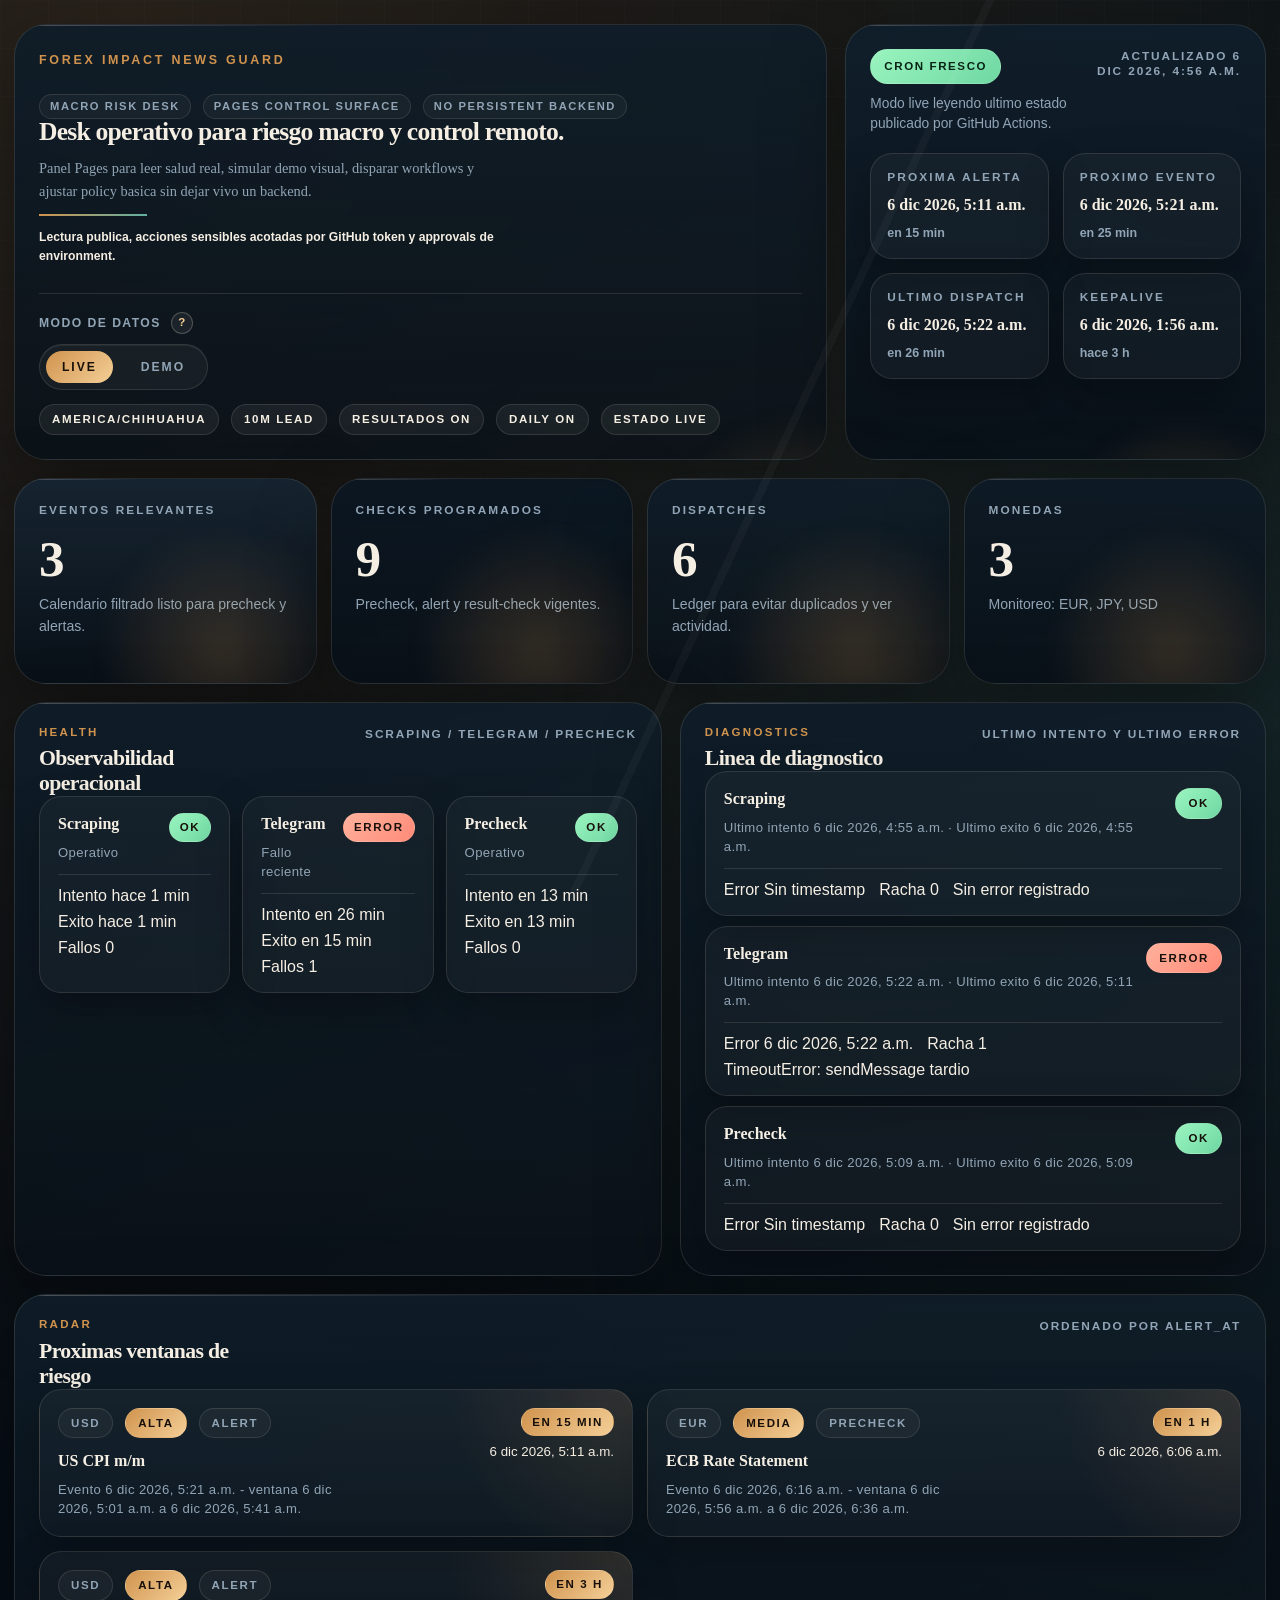
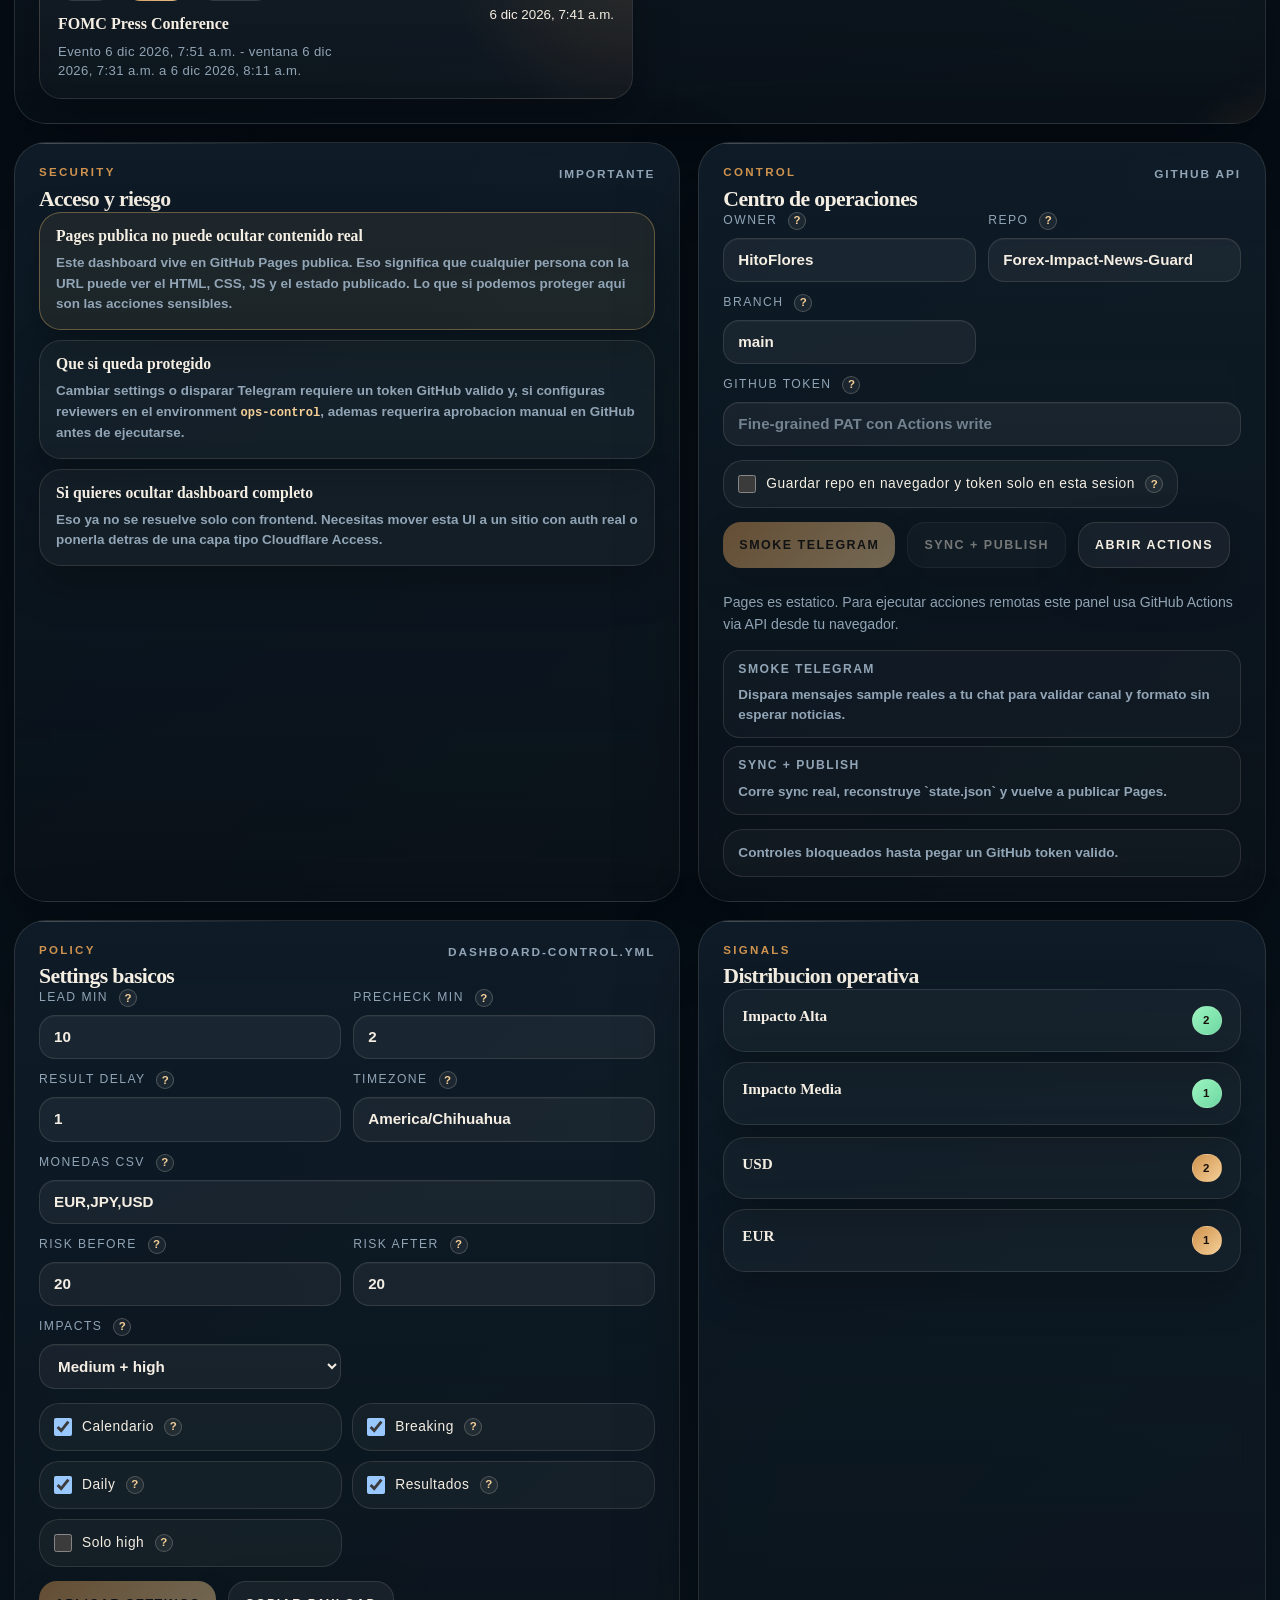
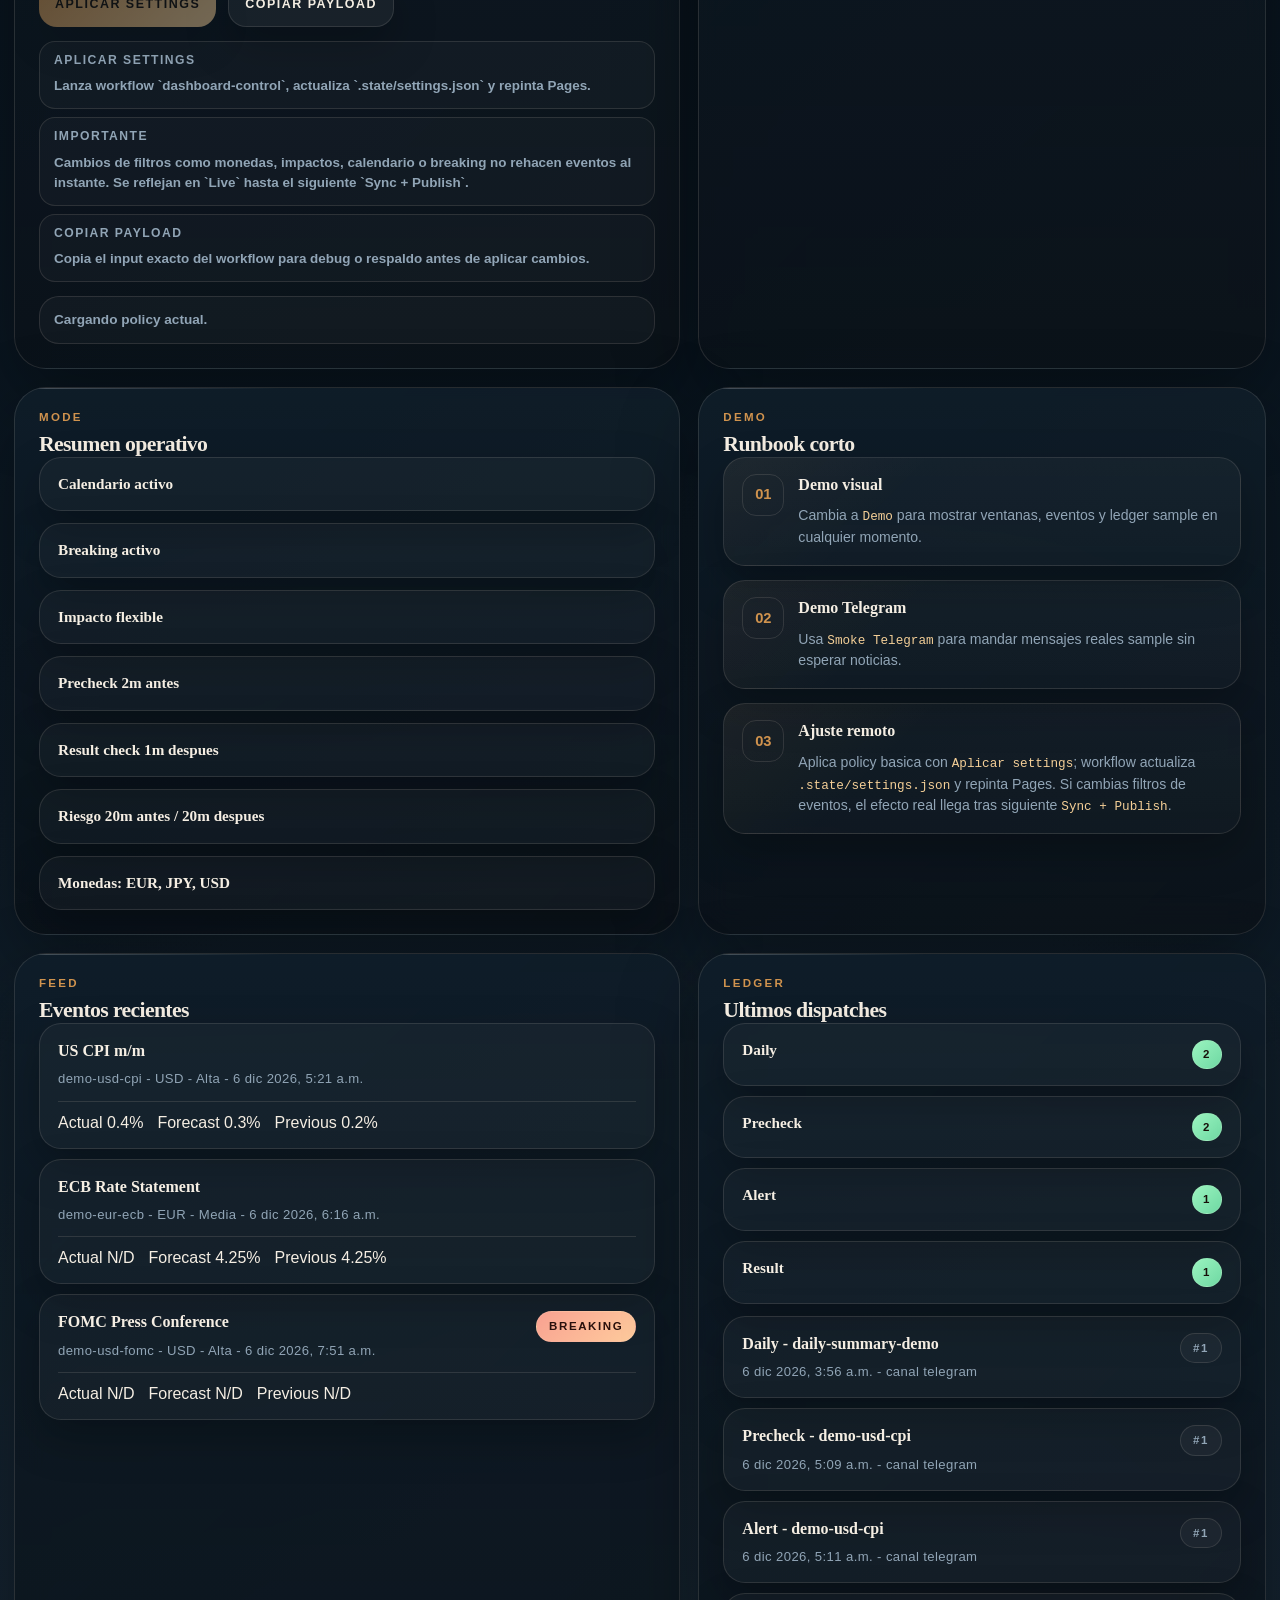
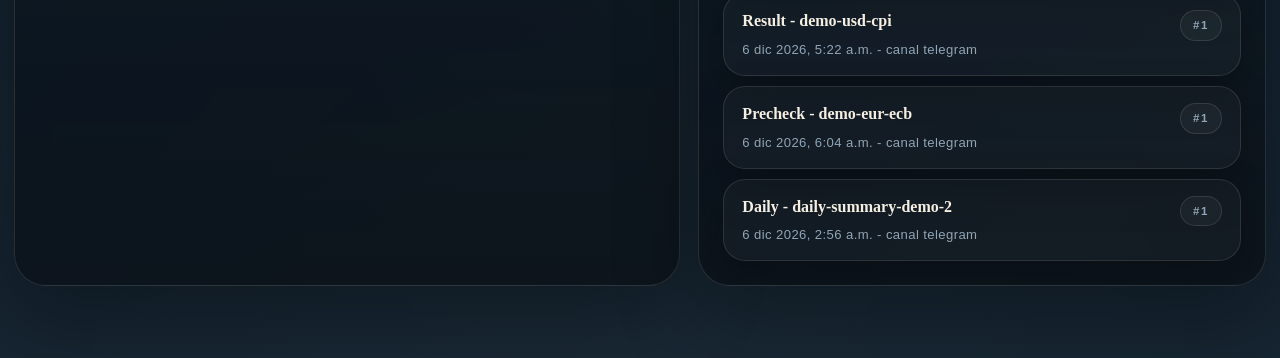
==== commit 1612344d: "feat: improve dashboard ops visibility" ====
--- a/public/index.html
+++ b/public/index.html
@@ -99,6 +99,30 @@
       </article>
     </section>
 
+    <section class="observability-layout">
+      <section class="panel">
+        <div class="panel-head">
+          <div>
+            <p class="section-kicker">Health</p>
+            <h2>Observabilidad operacional</h2>
+          </div>
+          <span class="stamp">Scraping / Telegram / Precheck</span>
+        </div>
+        <div id="observability-cards" class="observability-grid"></div>
+      </section>
+
+      <section class="panel">
+        <div class="panel-head">
+          <div>
+            <p class="section-kicker">Diagnostics</p>
+            <h2>Linea de diagnostico</h2>
+          </div>
+          <span class="stamp">Ultimo intento y ultimo error</span>
+        </div>
+        <div id="observability-diagnostics" class="stack compact"></div>
+      </section>
+    </section>
+
     <section class="content-grid">
       <section class="panel panel-wide">
         <div class="panel-head">
@@ -258,6 +282,7 @@
 
           <div class="help-list">
             <div class="help-line"><strong>Aplicar settings</strong><span>Lanza workflow `dashboard-control`, actualiza `.state/settings.json` y repinta Pages.</span></div>
+            <div class="help-line"><strong>Importante</strong><span>Cambios de filtros como monedas, impactos, calendario o breaking no rehacen eventos al instante. Se reflejan en `Live` hasta el siguiente `Sync + Publish`.</span></div>
             <div class="help-line"><strong>Copiar payload</strong><span>Copia el input exacto del workflow para debug o respaldo antes de aplicar cambios.</span></div>
           </div>
           <div id="settings-feedback" class="feedback idle">Cargando policy actual.</div>
@@ -311,7 +336,7 @@
             <span>03</span>
             <div>
               <h3>Ajuste remoto</h3>
-              <p>Aplica policy basica con <code>Aplicar settings</code>; workflow actualiza <code>.state/settings.json</code> y repinta Pages.</p>
+              <p>Aplica policy basica con <code>Aplicar settings</code>; workflow actualiza <code>.state/settings.json</code> y repinta Pages. Si cambias filtros de eventos, el efecto real llega tras siguiente <code>Sync + Publish</code>.</p>
             </div>
           </article>
         </div>
--- a/public/styles.css
+++ b/public/styles.css
@@ -113,7 +113,7 @@
 
 .masthead {
   display: grid;
-  grid-template-columns: minmax(0, 1.25fr) minmax(330px, 0.95fr);
+  grid-template-columns: minmax(0, 1.45fr) minmax(320px, 0.75fr);
   gap: 18px;
   align-items: stretch;
 }
@@ -172,28 +172,29 @@
 }
 
 h1 {
-  max-width: 12ch;
-  font-size: clamp(2.8rem, 6vw, 5.4rem);
-  line-height: 0.92;
+  max-width: none;
+  font-size: clamp(1.05rem, 2vw, 1.75rem);
+  line-height: 1;
+  white-space: nowrap;
 }
 
 .lede {
-  max-width: 57ch;
-  margin: 18px 0 0;
-  color: var(--muted);
-  font-size: 1.02rem;
-  line-height: 1.72;
+  max-width: 62ch;
+  margin: 12px 0 0;
+  color: var(--muted);
+  font-size: 0.9rem;
+  line-height: 1.58;
 }
 
 .hero-footnote {
-  margin-top: 18px;
-  max-width: 52ch;
+  margin-top: 12px;
+  max-width: 58ch;
 }
 
 .hero-footnote p {
   margin: 0;
   color: var(--text);
-  font: 600 0.82rem/1.55 var(--sans);
+  font: 600 0.76rem/1.5 var(--sans);
 }
 
 .hero-line {
@@ -490,6 +491,19 @@
   margin-top: 18px;
 }
 
+.observability-layout {
+  display: grid;
+  grid-template-columns: minmax(0, 1.05fr) minmax(0, 0.95fr);
+  gap: 18px;
+  margin-top: 18px;
+}
+
+.observability-grid {
+  display: grid;
+  grid-template-columns: repeat(3, minmax(0, 1fr));
+  gap: 12px;
+}
+
 .metric {
   min-height: 206px;
 }
@@ -638,6 +652,10 @@
   background: rgba(255, 255, 255, 0.02);
 }
 
+.observability-card {
+  min-height: 164px;
+}
+
 .card-top,
 .alert-card-top {
   justify-content: space-between;
@@ -668,6 +686,26 @@
 
 .pill.good {
   background: linear-gradient(135deg, #9af4bf, #6fd8a3);
+}
+
+.obs-pill,
+.obs-badge {
+  color: var(--ink);
+}
+
+.obs-pill.ok,
+.obs-badge.ok {
+  background: linear-gradient(135deg, #9af4bf, #6fd8a3);
+}
+
+.obs-pill.warn,
+.obs-badge.warn {
+  background: linear-gradient(135deg, #ffd78a, #f0b85e);
+}
+
+.obs-pill.error,
+.obs-badge.error {
+  background: linear-gradient(135deg, #ffb19c, #ff8b79);
 }
 
 .compact-card h3 {
@@ -927,12 +965,17 @@
 
 @media (max-width: 1140px) {
   .masthead,
+  .observability-layout,
   .content-grid,
   .metrics-grid,
   .alert-grid {
     grid-template-columns: 1fr;
   }
 
+  .observability-grid {
+    grid-template-columns: 1fr;
+  }
+
   .metric-accent {
     transform: none;
   }
@@ -949,8 +992,9 @@
   }
 
   h1 {
-    max-width: 9ch;
-    font-size: clamp(2.3rem, 13vw, 3.9rem);
+    max-width: none;
+    font-size: clamp(1.1rem, 5.2vw, 1.45rem);
+    white-space: normal;
   }
 
   .toolbar,
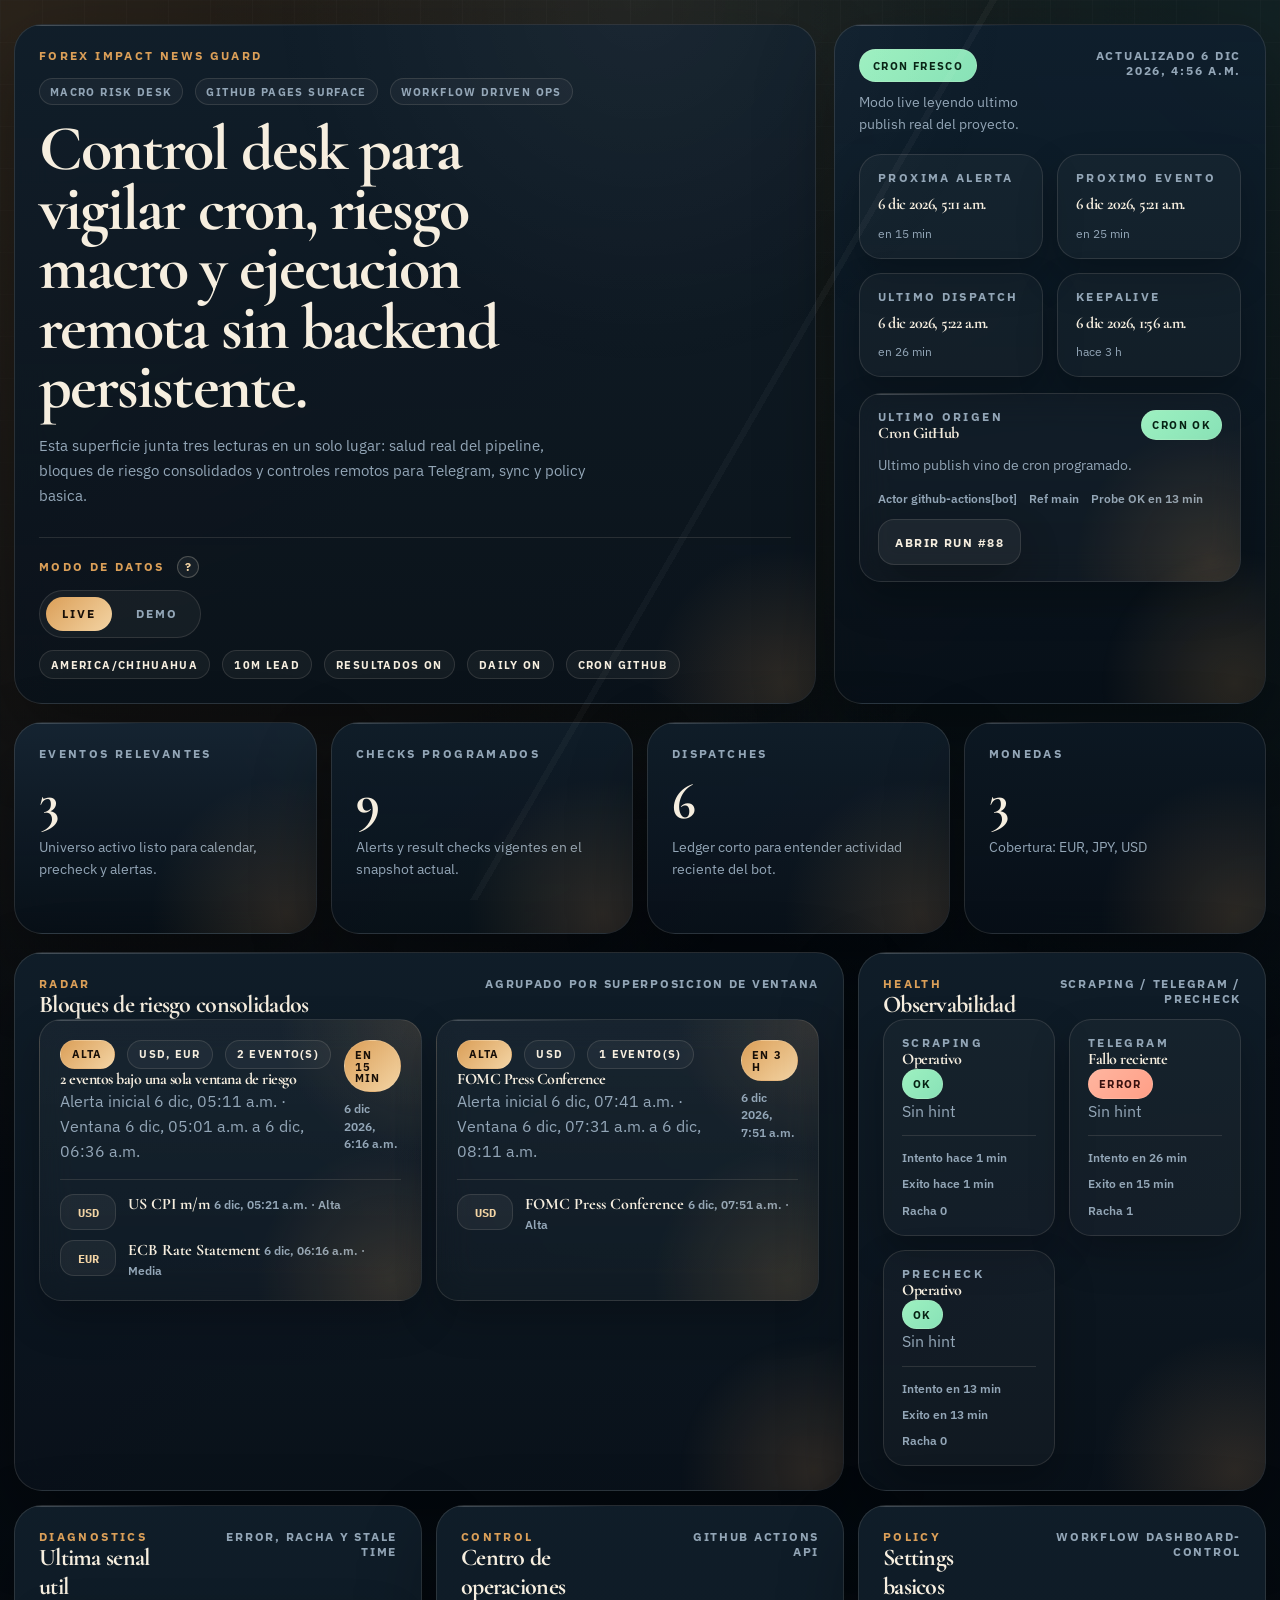
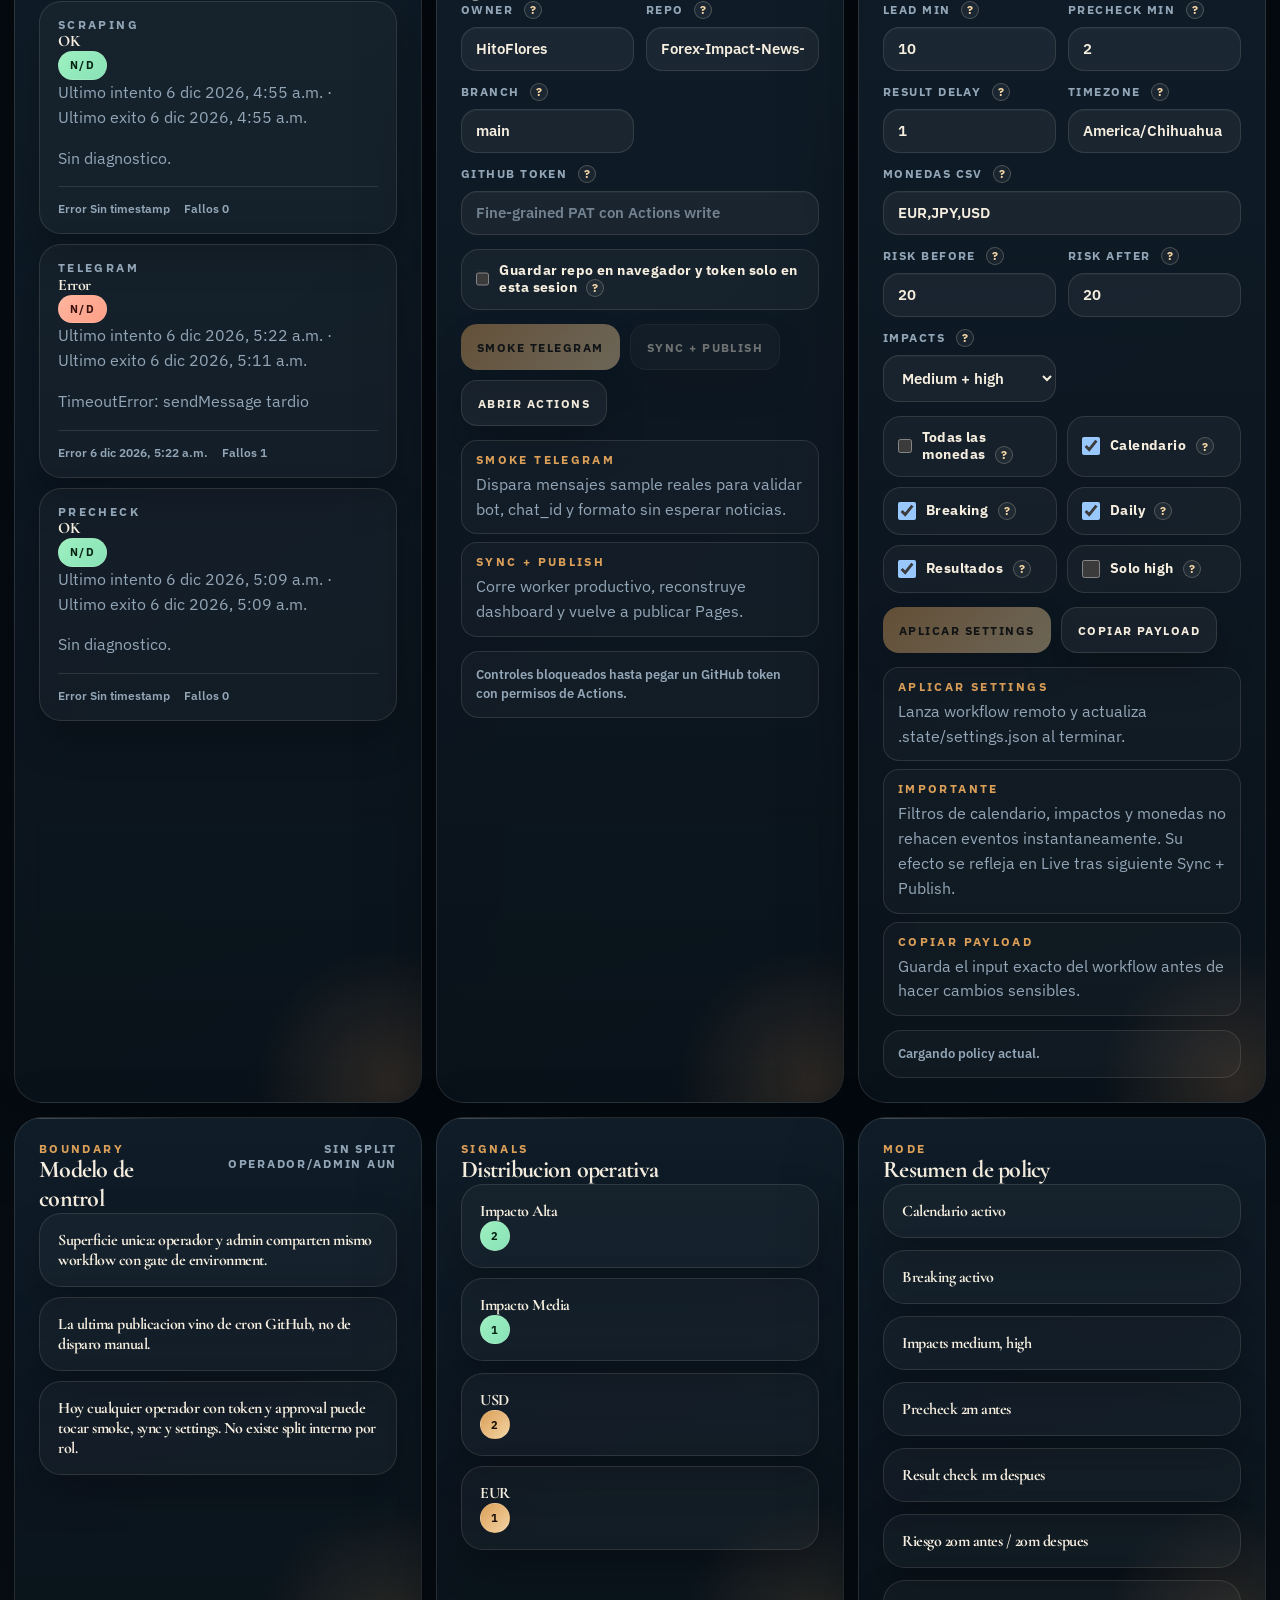
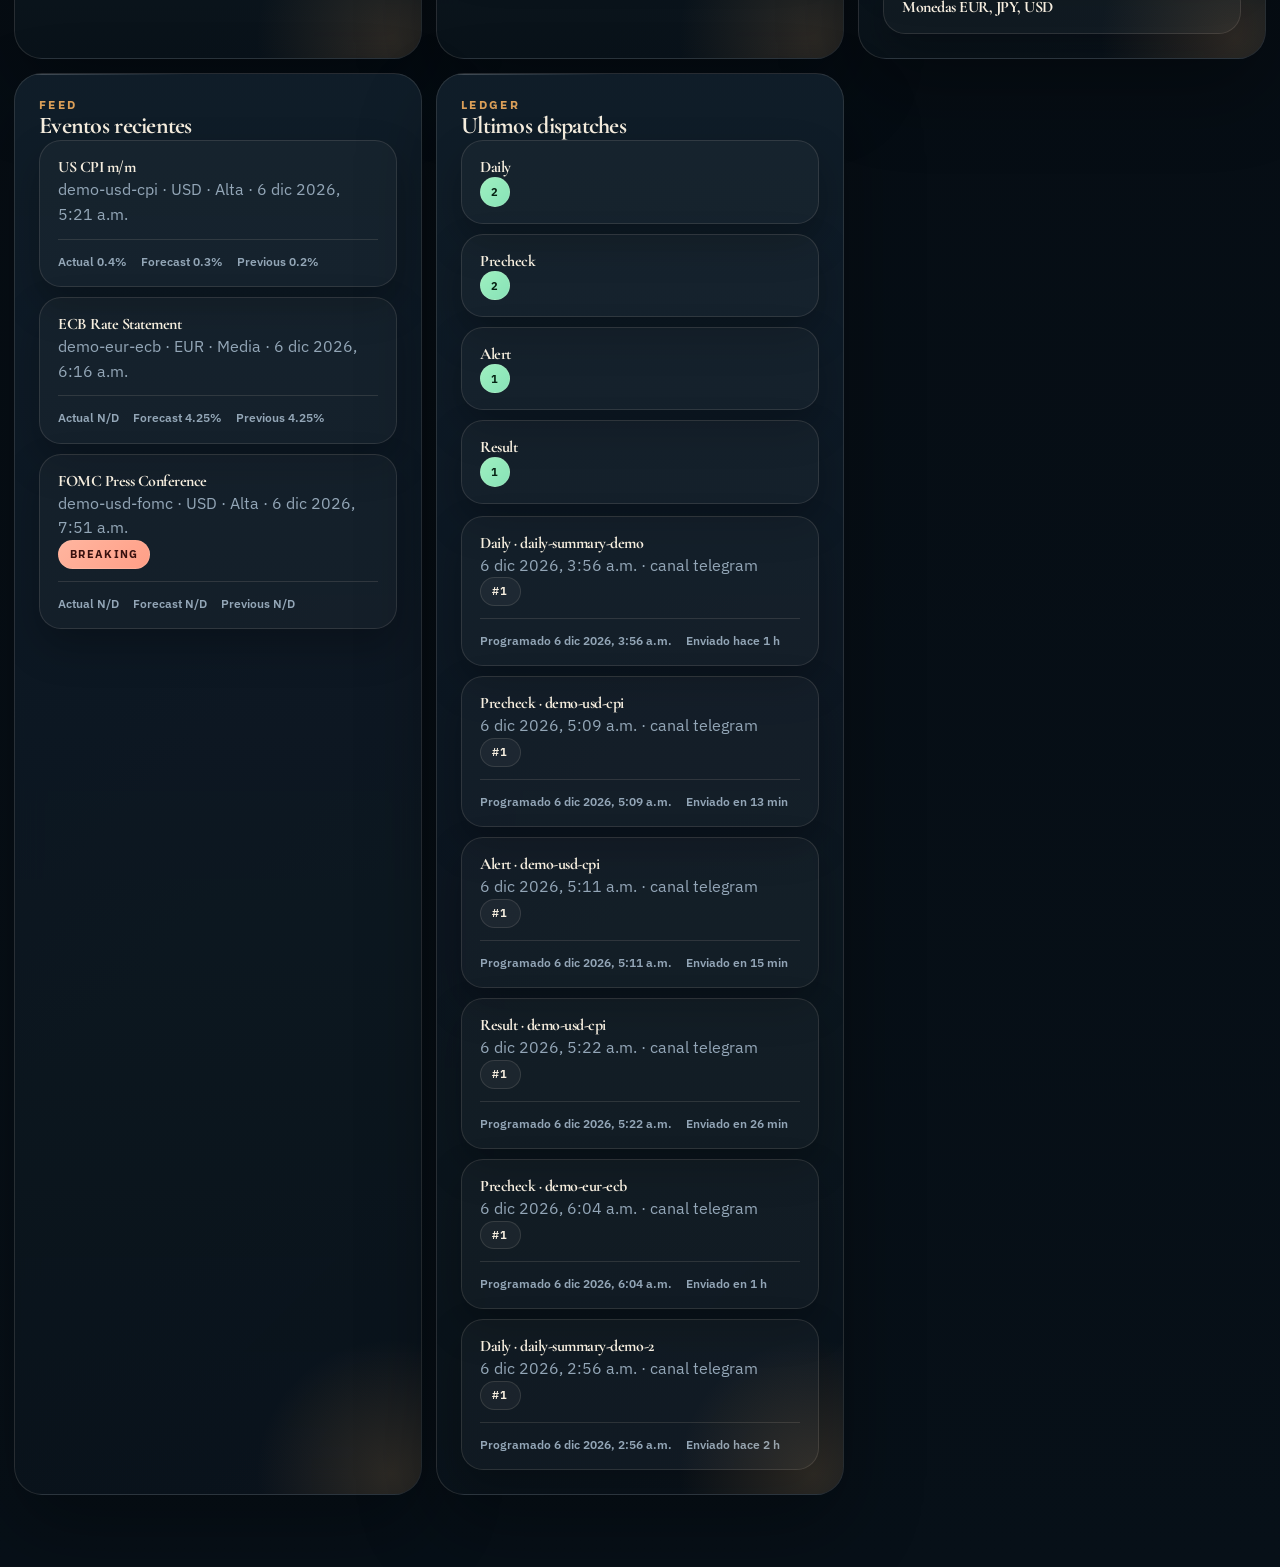
==== commit c6279c14: "feat: improve dashboard ops surface" ====
--- a/public/index.html
+++ b/public/index.html
@@ -5,34 +5,33 @@
   <meta name="viewport" content="width=device-width, initial-scale=1">
   <meta name="color-scheme" content="dark">
   <title>Forex Impact News Guard</title>
+  <link rel="preconnect" href="https://fonts.googleapis.com">
+  <link rel="preconnect" href="https://fonts.gstatic.com" crossorigin>
+  <link href="https://fonts.googleapis.com/css2?family=Cormorant+Garamond:wght@500;600;700&family=IBM+Plex+Mono:wght@400;500;600&family=IBM+Plex+Sans:wght@400;500;600;700&display=swap" rel="stylesheet">
   <link rel="stylesheet" href="styles.css">
 </head>
 <body>
   <main class="page">
-    <section class="masthead">
-      <div class="hero-copy panel">
+    <section class="hero-shell">
+      <article class="panel hero-panel">
         <div class="hero-band">
           <p class="eyebrow">Forex Impact News Guard</p>
           <div class="desk-strip">
-            <span>Macro Risk Desk</span>
-            <span>Pages Control Surface</span>
-            <span>No persistent backend</span>
-          </div>
-        </div>
-        <h1>Desk operativo para riesgo macro y control remoto.</h1>
+            <span>Macro risk desk</span>
+            <span>GitHub Pages surface</span>
+            <span>Workflow driven ops</span>
+          </div>
+        </div>
+        <h1>Control desk para vigilar cron, riesgo macro y ejecucion remota sin backend persistente.</h1>
         <p class="lede">
-          Panel Pages para leer salud real, simular demo visual, disparar workflows y ajustar policy
-          basica sin dejar vivo un backend.
+          Esta superficie junta tres lecturas en un solo lugar: salud real del pipeline, bloques de riesgo consolidados
+          y controles remotos para Telegram, sync y policy basica.
         </p>
-        <div class="hero-footnote">
-          <span class="hero-line"></span>
-          <p>Lectura publica, acciones sensibles acotadas por GitHub token y approvals de environment.</p>
-        </div>
         <div class="toolbar">
           <div class="mode-switch-wrap">
             <div class="toolbar-label">
               <span>Modo de datos</span>
-              <button class="help-dot" type="button" data-tooltip="Live muestra ultimo estado real publicado por GitHub Actions. Demo carga datos sample para enseñar UI y flujo visual sin esperar noticias reales.">?</button>
+              <button class="help-dot" type="button" data-tooltip="Live muestra ultimo estado real publicado por GitHub Actions. Demo carga un snapshot sample para ensenar la interfaz sin esperar noticias reales.">?</button>
             </div>
             <div class="mode-switch" role="tablist" aria-label="Modo de datos">
               <button id="mode-live" class="mode-toggle is-active" type="button">Live</button>
@@ -41,13 +40,13 @@
           </div>
           <div id="policy-chips" class="chip-row"></div>
         </div>
-      </div>
-
-      <aside class="ops-rail panel">
+      </article>
+
+      <aside class="panel command-panel">
         <div class="ops-head">
           <div>
             <span id="freshness-pill" class="status-pill">Cargando</span>
-            <p id="mode-copy" class="rail-copy">Leyendo estado</p>
+            <p id="mode-copy" class="rail-copy">Leyendo estado publicado</p>
           </div>
           <span id="generated-at" class="stamp"></span>
         </div>
@@ -70,41 +69,53 @@
           <article class="ops-stat">
             <span class="label">Keepalive</span>
             <strong id="status-keepalive">Sin datos</strong>
-            <small id="status-keepalive-rel">Manual mensual</small>
+            <small id="status-keepalive-rel">Heartbeat mensual</small>
           </article>
         </div>
+        <div id="workflow-strip" class="workflow-strip"></div>
       </aside>
     </section>
 
     <section class="metrics-grid">
-      <article class="metric metric-primary panel">
+      <article class="metric panel metric-major">
         <span class="label">Eventos relevantes</span>
         <strong id="count-events">0</strong>
-        <p>Calendario filtrado listo para precheck y alertas.</p>
-      </article>
-      <article class="metric metric-secondary panel">
+        <p>Universo activo listo para calendar, precheck y alertas.</p>
+      </article>
+      <article class="metric panel">
         <span class="label">Checks programados</span>
         <strong id="count-schedules">0</strong>
-        <p>Precheck, alert y result-check vigentes.</p>
-      </article>
-      <article class="metric metric-accent panel">
+        <p>Alerts y result checks vigentes en el snapshot actual.</p>
+      </article>
+      <article class="metric panel">
         <span class="label">Dispatches</span>
         <strong id="count-dispatches">0</strong>
-        <p>Ledger para evitar duplicados y ver actividad.</p>
-      </article>
-      <article class="metric metric-muted panel">
+        <p>Ledger corto para entender actividad reciente del bot.</p>
+      </article>
+      <article class="metric panel metric-tail">
         <span class="label">Monedas</span>
         <strong id="count-currencies">0</strong>
         <p id="currencies-copy">Sin filtros activos.</p>
       </article>
     </section>
 
-    <section class="observability-layout">
+    <section class="board-grid">
+      <section class="panel panel-span-2">
+        <div class="panel-head">
+          <div>
+            <p class="section-kicker">Radar</p>
+            <h2>Bloques de riesgo consolidados</h2>
+          </div>
+          <span class="stamp">Agrupado por superposicion de ventana</span>
+        </div>
+        <div id="risk-blocks" class="risk-grid"></div>
+      </section>
+
       <section class="panel">
         <div class="panel-head">
           <div>
             <p class="section-kicker">Health</p>
-            <h2>Observabilidad operacional</h2>
+            <h2>Observabilidad</h2>
           </div>
           <span class="stamp">Scraping / Telegram / Precheck</span>
         </div>
@@ -115,82 +126,37 @@
         <div class="panel-head">
           <div>
             <p class="section-kicker">Diagnostics</p>
-            <h2>Linea de diagnostico</h2>
-          </div>
-          <span class="stamp">Ultimo intento y ultimo error</span>
+            <h2>Ultima senal util</h2>
+          </div>
+          <span class="stamp">Error, racha y stale time</span>
         </div>
         <div id="observability-diagnostics" class="stack compact"></div>
       </section>
-    </section>
-
-    <section class="content-grid">
-      <section class="panel panel-wide">
-        <div class="panel-head">
-          <div>
-            <p class="section-kicker">Radar</p>
-            <h2>Proximas ventanas de riesgo</h2>
-          </div>
-          <span class="stamp">Ordenado por alert_at</span>
-        </div>
-        <div id="next-alerts" class="alert-grid"></div>
-      </section>
-
-      <section class="panel">
-        <div class="panel-head">
-          <div>
-            <p class="section-kicker">Security</p>
-            <h2>Acceso y riesgo</h2>
-          </div>
-          <span class="stamp">Importante</span>
-        </div>
-        <div class="security-stack">
-          <article class="security-card security-warn">
-            <h3>Pages publica no puede ocultar contenido real</h3>
-            <p>
-              Este dashboard vive en GitHub Pages publica. Eso significa que cualquier persona con la URL puede ver el HTML, CSS, JS y el estado publicado.
-              Lo que si podemos proteger aqui son las acciones sensibles.
-            </p>
-          </article>
-          <article class="security-card">
-            <h3>Que si queda protegido</h3>
-            <p>
-              Cambiar settings o disparar Telegram requiere un token GitHub valido y, si configuras reviewers en el environment <code>ops-control</code>,
-              ademas requerira aprobacion manual en GitHub antes de ejecutarse.
-            </p>
-          </article>
-          <article class="security-card">
-            <h3>Si quieres ocultar dashboard completo</h3>
-            <p>
-              Eso ya no se resuelve solo con frontend. Necesitas mover esta UI a un sitio con auth real o ponerla detras de una capa tipo Cloudflare Access.
-            </p>
-          </article>
-        </div>
-      </section>
-
-      <section class="panel">
-        <div class="panel-head">
-            <div>
-              <p class="section-kicker">Control</p>
-              <h2>Centro de operaciones</h2>
-            </div>
-          <span class="stamp">GitHub API</span>
+
+      <section class="panel">
+        <div class="panel-head">
+          <div>
+            <p class="section-kicker">Control</p>
+            <h2>Centro de operaciones</h2>
+          </div>
+          <span class="stamp">GitHub Actions API</span>
         </div>
         <form id="github-control-form" class="control-form">
           <div class="form-grid">
             <label>
-              <span>Owner <button class="help-dot inline-help" type="button" data-tooltip="Usuario u organizacion dueña del repo en GitHub. Ejemplo: HitoFlores.">?</button></span>
+              <span>Owner <button class="help-dot inline-help" type="button" data-tooltip="Usuario u organizacion duena del repo en GitHub.">?</button></span>
               <input id="gh-owner" name="owner" type="text" value="HitoFlores" autocomplete="off">
             </label>
             <label>
-              <span>Repo <button class="help-dot inline-help" type="button" data-tooltip="Nombre exacto del repositorio donde viven los workflows y Pages.">?</button></span>
+              <span>Repo <button class="help-dot inline-help" type="button" data-tooltip="Nombre exacto del repositorio que contiene workflows y Pages.">?</button></span>
               <input id="gh-repo" name="repo" type="text" value="Forex-Impact-News-Guard" autocomplete="off">
             </label>
             <label>
-              <span>Branch <button class="help-dot inline-help" type="button" data-tooltip="Rama sobre la que se disparan los workflows. Normalmente main.">?</button></span>
+              <span>Branch <button class="help-dot inline-help" type="button" data-tooltip="Rama objetivo para workflow_dispatch. Normalmente main.">?</button></span>
               <input id="gh-branch" name="branch" type="text" value="main" autocomplete="off">
             </label>
             <label class="span-2">
-              <span>GitHub token <button class="help-dot inline-help" type="button" data-tooltip="PAT fine-grained o token equivalente con permiso para Actions en este repo. Sin token nadie puede ejecutar workflows desde esta pagina.">?</button></span>
+              <span>GitHub token <button class="help-dot inline-help" type="button" data-tooltip="PAT con permiso para ejecutar workflows. El token solo vive en esta sesion si activas remember.">?</button></span>
               <input id="gh-token" name="token" type="password" placeholder="Fine-grained PAT con Actions write">
             </label>
           </div>
@@ -198,7 +164,7 @@
           <div class="checkbox-row">
             <label class="check">
               <input id="gh-remember" name="remember" type="checkbox">
-              <span>Guardar repo en navegador y token solo en esta sesion <button class="help-dot inline-help" type="button" data-tooltip="Owner, repo y branch se guardan en localStorage. El token ya no se guarda permanente: solo vive en esta pestaña/sesion para reducir riesgo en una pagina publica.">?</button></span>
+              <span>Guardar repo en navegador y token solo en esta sesion <button class="help-dot inline-help" type="button" data-tooltip="Owner, repo y branch van a localStorage. El token solo queda en sessionStorage para reducir riesgo en una pagina publica.">?</button></span>
             </label>
           </div>
 
@@ -208,14 +174,11 @@
             <a class="action-link" href="https://github.com/HitoFlores/Forex-Impact-News-Guard/actions" target="_blank" rel="noreferrer">Abrir Actions</a>
           </div>
 
-          <p class="form-note">
-            Pages es estatico. Para ejecutar acciones remotas este panel usa GitHub Actions via API desde tu navegador.
-          </p>
           <div class="help-list">
-            <div class="help-line"><strong>Smoke Telegram</strong><span>Dispara mensajes sample reales a tu chat para validar canal y formato sin esperar noticias.</span></div>
-            <div class="help-line"><strong>Sync + Publish</strong><span>Corre sync real, reconstruye `state.json` y vuelve a publicar Pages.</span></div>
-          </div>
-          <div id="workflow-feedback" class="feedback idle">Listo para disparar workflows.</div>
+            <div class="help-line"><strong>Smoke Telegram</strong><span>Dispara mensajes sample reales para validar bot, chat_id y formato sin esperar noticias.</span></div>
+            <div class="help-line"><strong>Sync + Publish</strong><span>Corre worker productivo, reconstruye dashboard y vuelve a publicar Pages.</span></div>
+          </div>
+          <div id="workflow-feedback" class="feedback idle">Controles listos.</div>
         </form>
       </section>
 
@@ -225,7 +188,7 @@
             <p class="section-kicker">Policy</p>
             <h2>Settings basicos</h2>
           </div>
-          <span class="stamp">dashboard-control.yml</span>
+          <span class="stamp">workflow dashboard-control</span>
         </div>
         <form id="settings-form" class="control-form">
           <div class="form-grid">
@@ -234,31 +197,31 @@
               <input id="lead-minutes" name="lead_minutes" type="number" min="0" max="240">
             </label>
             <label>
-              <span>Precheck min <button class="help-dot inline-help" type="button" data-tooltip="Minutos antes del alert en que se revalida el evento para evitar avisos con datos viejos.">?</button></span>
+              <span>Precheck min <button class="help-dot inline-help" type="button" data-tooltip="Minutos antes del alert en que se revalida el evento.">?</button></span>
               <input id="revalidate-minutes" name="revalidate_minutes_before_alert" type="number" min="0" max="60">
             </label>
             <label>
-              <span>Result delay <button class="help-dot inline-help" type="button" data-tooltip="Cuantos minutos despues del release se intenta leer y mandar resultado.">?</button></span>
+              <span>Result delay <button class="help-dot inline-help" type="button" data-tooltip="Minutos despues del release para leer resultado.">?</button></span>
               <input id="result-delay" name="result_check_delay_minutes" type="number" min="0" max="60">
             </label>
             <label>
-              <span>Timezone <button class="help-dot inline-help" type="button" data-tooltip="Zona horaria usada para calcular ventanas, horarios y textos mostrados.">?</button></span>
+              <span>Timezone <button class="help-dot inline-help" type="button" data-tooltip="Zona horaria IANA usada para ventanas y textos.">?</button></span>
               <input id="timezone" name="timezone" type="text">
             </label>
             <label class="span-2">
-              <span>Monedas CSV <button class="help-dot inline-help" type="button" data-tooltip="Lista separada por comas. Ejemplo: USD,EUR,JPY. Vacio = todas las monedas.">?</button></span>
+              <span>Monedas CSV <button class="help-dot inline-help" type="button" data-tooltip="Lista CSV usada solo cuando Todas las monedas esta apagado. Ejemplo: USD,EUR,JPY.">?</button></span>
               <input id="currencies" name="currencies" type="text" placeholder="USD,EUR,JPY">
             </label>
             <label>
-              <span>Risk before <button class="help-dot inline-help" type="button" data-tooltip="Minutos antes del evento considerados dentro de ventana de riesgo.">?</button></span>
+              <span>Risk before <button class="help-dot inline-help" type="button" data-tooltip="Minutos antes del evento dentro de ventana de riesgo.">?</button></span>
               <input id="risk-before" name="risk_window_before_minutes" type="number" min="0" max="240">
             </label>
             <label>
-              <span>Risk after <button class="help-dot inline-help" type="button" data-tooltip="Minutos despues del evento que siguen marcados como riesgo para trading.">?</button></span>
+              <span>Risk after <button class="help-dot inline-help" type="button" data-tooltip="Minutos despues del evento dentro de ventana de riesgo.">?</button></span>
               <input id="risk-after" name="risk_window_after_minutes" type="number" min="0" max="240">
             </label>
             <label>
-              <span>Impacts <button class="help-dot inline-help" type="button" data-tooltip="Define impactos permitidos cuando 'Solo high' esta apagado.">?</button></span>
+              <span>Impacts <button class="help-dot inline-help" type="button" data-tooltip="Define impactos permitidos cuando Solo high esta apagado.">?</button></span>
               <select id="allowed-impacts" name="allowed_impacts">
                 <option value="high">Solo high</option>
                 <option value="medium,high">Medium + high</option>
@@ -268,11 +231,12 @@
           </div>
 
           <div class="toggle-grid">
-            <label class="check"><input id="calendar-enabled" name="calendar_enabled" type="checkbox"><span>Calendario <button class="help-dot inline-help" type="button" data-tooltip="Si lo apagas, el bot deja de usar eventos programados del calendario economico.">?</button></span></label>
-            <label class="check"><input id="breaking-enabled" name="breaking_enabled" type="checkbox"><span>Breaking <button class="help-dot inline-help" type="button" data-tooltip="Activa o pausa noticias no programadas detectadas como breaking news.">?</button></span></label>
-            <label class="check"><input id="daily-summary-enabled" name="daily_summary_enabled" type="checkbox"><span>Daily <button class="help-dot inline-help" type="button" data-tooltip="Activa mensaje diario resumen, incluso si no hay noticias relevantes.">?</button></span></label>
-            <label class="check"><input id="include-results" name="include_results" type="checkbox"><span>Resultados <button class="help-dot inline-help" type="button" data-tooltip="Si esta activo, el bot intenta mandar lectura post-release con actual/forecast/previous.">?</button></span></label>
-            <label class="check"><input id="high-impact-only" name="high_impact_only" type="checkbox"><span>Solo high <button class="help-dot inline-help" type="button" data-tooltip="Filtra solo eventos de alto impacto y desactiva selector de impactos.">?</button></span></label>
+            <label class="check"><input id="all-currencies" name="all_currencies" type="checkbox"><span>Todas las monedas <button class="help-dot inline-help" type="button" data-tooltip="Si esta activo, se monitorean todas las monedas y el textbox CSV queda desactivado.">?</button></span></label>
+            <label class="check"><input id="calendar-enabled" name="calendar_enabled" type="checkbox"><span>Calendario <button class="help-dot inline-help" type="button" data-tooltip="Si se apaga, el bot deja de usar eventos programados del calendario.">?</button></span></label>
+            <label class="check"><input id="breaking-enabled" name="breaking_enabled" type="checkbox"><span>Breaking <button class="help-dot inline-help" type="button" data-tooltip="Activa o pausa noticias no programadas.">?</button></span></label>
+            <label class="check"><input id="daily-summary-enabled" name="daily_summary_enabled" type="checkbox"><span>Daily <button class="help-dot inline-help" type="button" data-tooltip="Manda resumen diario incluso si no hay eventos relevantes.">?</button></span></label>
+            <label class="check"><input id="include-results" name="include_results" type="checkbox"><span>Resultados <button class="help-dot inline-help" type="button" data-tooltip="Intenta mandar lectura post-release con actual, forecast y previous.">?</button></span></label>
+            <label class="check"><input id="high-impact-only" name="high_impact_only" type="checkbox"><span>Solo high <button class="help-dot inline-help" type="button" data-tooltip="Fuerza filtro solo alto impacto y desactiva selector de impactos.">?</button></span></label>
           </div>
 
           <div class="action-row">
@@ -281,9 +245,9 @@
           </div>
 
           <div class="help-list">
-            <div class="help-line"><strong>Aplicar settings</strong><span>Lanza workflow `dashboard-control`, actualiza `.state/settings.json` y repinta Pages.</span></div>
-            <div class="help-line"><strong>Importante</strong><span>Cambios de filtros como monedas, impactos, calendario o breaking no rehacen eventos al instante. Se reflejan en `Live` hasta el siguiente `Sync + Publish`.</span></div>
-            <div class="help-line"><strong>Copiar payload</strong><span>Copia el input exacto del workflow para debug o respaldo antes de aplicar cambios.</span></div>
+            <div class="help-line"><strong>Aplicar settings</strong><span>Lanza workflow remoto y actualiza .state/settings.json al terminar.</span></div>
+            <div class="help-line"><strong>Importante</strong><span>Filtros de calendario, impactos y monedas no rehacen eventos instantaneamente. Su efecto se refleja en Live tras siguiente Sync + Publish.</span></div>
+            <div class="help-line"><strong>Copiar payload</strong><span>Guarda el input exacto del workflow antes de hacer cambios sensibles.</span></div>
           </div>
           <div id="settings-feedback" class="feedback idle">Cargando policy actual.</div>
         </form>
@@ -292,6 +256,17 @@
       <section class="panel">
         <div class="panel-head">
           <div>
+            <p class="section-kicker">Boundary</p>
+            <h2>Modelo de control</h2>
+          </div>
+          <span class="stamp">Sin split operador/admin aun</span>
+        </div>
+        <div id="control-boundary" class="stack compact"></div>
+      </section>
+
+      <section class="panel">
+        <div class="panel-head">
+          <div>
             <p class="section-kicker">Signals</p>
             <h2>Distribucion operativa</h2>
           </div>
@@ -304,42 +279,10 @@
         <div class="panel-head">
           <div>
             <p class="section-kicker">Mode</p>
-            <h2>Resumen operativo</h2>
+            <h2>Resumen de policy</h2>
           </div>
         </div>
         <div id="policy-summary" class="stack"></div>
-      </section>
-
-      <section class="panel">
-        <div class="panel-head">
-          <div>
-            <p class="section-kicker">Demo</p>
-            <h2>Runbook corto</h2>
-          </div>
-        </div>
-        <div class="runbook">
-          <article class="runbook-step">
-            <span>01</span>
-            <div>
-              <h3>Demo visual</h3>
-              <p>Cambia a <code>Demo</code> para mostrar ventanas, eventos y ledger sample en cualquier momento.</p>
-            </div>
-          </article>
-          <article class="runbook-step">
-            <span>02</span>
-            <div>
-              <h3>Demo Telegram</h3>
-              <p>Usa <code>Smoke Telegram</code> para mandar mensajes reales sample sin esperar noticias.</p>
-            </div>
-          </article>
-          <article class="runbook-step">
-            <span>03</span>
-            <div>
-              <h3>Ajuste remoto</h3>
-              <p>Aplica policy basica con <code>Aplicar settings</code>; workflow actualiza <code>.state/settings.json</code> y repinta Pages. Si cambias filtros de eventos, el efecto real llega tras siguiente <code>Sync + Publish</code>.</p>
-            </div>
-          </article>
-        </div>
       </section>
 
       <section class="panel">
--- a/public/styles.css
+++ b/public/styles.css
@@ -1,27 +1,26 @@
 :root {
   color-scheme: dark;
-  --bg: #071019;
-  --bg-soft: #10202d;
-  --bg-deep: #04090f;
-  --panel: rgba(8, 16, 24, 0.84);
-  --panel-strong: rgba(15, 29, 41, 0.94);
-  --panel-alt: rgba(16, 28, 40, 0.9);
-  --panel-wash: rgba(208, 147, 78, 0.1);
+  --bg: #071018;
+  --bg-deep: #04080d;
+  --panel: rgba(9, 18, 27, 0.9);
+  --panel-strong: rgba(16, 30, 42, 0.96);
+  --panel-soft: rgba(255, 255, 255, 0.035);
   --line: rgba(241, 229, 209, 0.12);
   --line-strong: rgba(241, 229, 209, 0.24);
-  --text: #f5eee3;
-  --muted: #91a5b6;
-  --accent: #d0934e;
-  --accent-strong: #f4cf97;
-  --teal: #76d5c1;
-  --good: #7addb2;
-  --warn: #f2c46f;
-  --bad: #ff8f79;
-  --ink: #170f09;
-  --shadow: 0 30px 80px rgba(0, 0, 0, 0.34);
-  --shadow-soft: 0 18px 44px rgba(0, 0, 0, 0.26);
-  --serif: "Iowan Old Style", "Palatino Linotype", "Book Antiqua", "URW Palladio L", serif;
-  --sans: "Aptos", "Segoe UI", "Trebuchet MS", sans-serif;
+  --text: #f6eedf;
+  --muted: #93a6b7;
+  --accent: #db9f58;
+  --accent-soft: #f3d4a4;
+  --teal: #7bd8c5;
+  --good: #88e2b7;
+  --warn: #f3c86f;
+  --bad: #ff9f87;
+  --ink: #180f08;
+  --shadow: 0 32px 80px rgba(0, 0, 0, 0.32);
+  --shadow-soft: 0 18px 40px rgba(0, 0, 0, 0.24);
+  --serif: "Cormorant Garamond", "Times New Roman", serif;
+  --sans: "IBM Plex Sans", "Segoe UI", sans-serif;
+  --mono: "IBM Plex Mono", "Cascadia Code", monospace;
 }
 
 * {
@@ -33,10 +32,9 @@
   margin: 0;
   min-height: 100%;
   background:
-    radial-gradient(circle at 10% 0, rgba(208, 147, 78, 0.18), transparent 28%),
-    radial-gradient(circle at 100% 14%, rgba(118, 213, 193, 0.12), transparent 22%),
-    radial-gradient(circle at 50% 100%, rgba(255, 255, 255, 0.04), transparent 30%),
-    linear-gradient(180deg, var(--bg-deep), var(--bg), var(--bg-soft));
+    radial-gradient(circle at 0 0, rgba(219, 159, 88, 0.18), transparent 24%),
+    radial-gradient(circle at 100% 0, rgba(123, 216, 197, 0.12), transparent 22%),
+    linear-gradient(180deg, var(--bg-deep), var(--bg));
   color: var(--text);
   font-family: var(--serif);
 }
@@ -45,11 +43,11 @@
   content: "";
   position: fixed;
   inset: 0;
-  background-image:
+  background:
     linear-gradient(rgba(255, 255, 255, 0.025) 1px, transparent 1px),
     linear-gradient(90deg, rgba(255, 255, 255, 0.025) 1px, transparent 1px);
-  background-size: 48px 48px;
-  mask-image: linear-gradient(180deg, rgba(0, 0, 0, 0.7), transparent 94%);
+  background-size: 42px 42px;
+  mask-image: linear-gradient(180deg, rgba(0, 0, 0, 0.78), transparent 94%);
   pointer-events: none;
 }
 
@@ -58,86 +56,110 @@
   position: fixed;
   inset: 0;
   background:
-    linear-gradient(115deg, transparent 0 58%, rgba(255, 255, 255, 0.03) 58% 58.5%, transparent 58.5%),
-    linear-gradient(180deg, transparent, rgba(0, 0, 0, 0.18));
-  mix-blend-mode: screen;
+    radial-gradient(circle at 50% 0, rgba(255, 255, 255, 0.045), transparent 34%),
+    linear-gradient(120deg, transparent 0 55%, rgba(255, 255, 255, 0.03) 55% 55.4%, transparent 55.4%);
   pointer-events: none;
 }
 
 .page {
-  width: min(1280px, calc(100% - 28px));
+  width: min(1360px, calc(100% - 28px));
   margin: 0 auto;
   padding: 24px 0 72px;
   position: relative;
 }
 
-.panel {
-  border: 1px solid var(--line);
+.panel,
+.metric,
+.risk-card,
+.workflow-card {
+  border: 1px solid var(--line);
+  border-radius: 28px;
   background:
     linear-gradient(180deg, var(--panel-strong), var(--panel)),
-    linear-gradient(135deg, transparent, var(--panel-wash));
+    linear-gradient(135deg, transparent, rgba(219, 159, 88, 0.08));
   box-shadow: var(--shadow);
-  backdrop-filter: blur(14px);
-  border-radius: 32px;
-  padding: 24px;
+  backdrop-filter: blur(16px);
   position: relative;
   overflow: hidden;
-  isolation: isolate;
-  animation: panel-enter 560ms ease both;
-}
-
-.panel::after,
-.metric::after,
-.hero-copy::after,
-.ops-rail::after {
-  content: "";
-  position: absolute;
-  inset: auto -12% -48% auto;
-  width: 260px;
-  height: 260px;
-  border-radius: 50%;
-  background: radial-gradient(circle, rgba(233, 162, 82, 0.18), transparent 68%);
-  filter: blur(10px);
-  pointer-events: none;
-}
-
-.panel::before {
+}
+
+.panel {
+  padding: 24px;
+  animation: rise 560ms ease both;
+}
+
+.panel::before,
+.risk-card::before,
+.workflow-card::before {
   content: "";
   position: absolute;
   inset: 0 auto auto 0;
   width: 100%;
   height: 1px;
-  background: linear-gradient(90deg, rgba(255, 255, 255, 0.28), transparent 40%);
-  opacity: 0.9;
-}
-
-.masthead {
+  background: linear-gradient(90deg, rgba(255, 255, 255, 0.24), transparent 42%);
+}
+
+.panel::after,
+.risk-card::after,
+.workflow-card::after {
+  content: "";
+  position: absolute;
+  right: -110px;
+  bottom: -120px;
+  width: 280px;
+  height: 280px;
+  border-radius: 50%;
+  background: radial-gradient(circle, rgba(219, 159, 88, 0.16), transparent 68%);
+  pointer-events: none;
+}
+
+.hero-shell {
   display: grid;
-  grid-template-columns: minmax(0, 1.45fr) minmax(320px, 0.75fr);
+  grid-template-columns: minmax(0, 1.3fr) minmax(360px, 0.7fr);
   gap: 18px;
   align-items: stretch;
 }
 
-.hero-copy,
-.ops-rail,
-.metric {
-  position: relative;
-}
-
-.hero-copy {
-  padding-top: 28px;
+.hero-panel {
+  min-height: 320px;
 }
 
 .hero-band,
 .desk-strip,
-.hero-footnote {
+.toolbar,
+.mode-switch-wrap,
+.toolbar-label,
+.chip-row,
+.ops-head,
+.panel-head,
+.action-row,
+.checkbox-row,
+.inline-meta,
+.detail-row,
+.risk-top,
+.workflow-top,
+.workflow-meta,
+.workflow-actions {
   display: flex;
   gap: 12px;
 }
 
 .hero-band,
-.hero-footnote {
+.mode-switch-wrap {
   flex-direction: column;
+}
+
+.eyebrow,
+.label,
+.section-kicker,
+.micro-label,
+.toolbar-label span,
+.help-line strong {
+  margin: 0;
+  color: var(--accent);
+  font: 700 0.74rem/1.1 var(--sans);
+  text-transform: uppercase;
+  letter-spacing: 0.2em;
 }
 
 .desk-strip {
@@ -145,120 +167,96 @@
   margin-top: 4px;
 }
 
+.desk-strip span,
+.chip,
+.mini-pill,
+.status-pill,
+.pill {
+  display: inline-flex;
+  align-items: center;
+  justify-content: center;
+  border-radius: 999px;
+  border: 1px solid var(--line);
+  font: 700 0.71rem/1 var(--sans);
+  letter-spacing: 0.12em;
+  text-transform: uppercase;
+}
+
 .desk-strip span {
-  padding: 6px 10px;
-  border: 1px solid var(--line);
-  border-radius: 999px;
-  background: rgba(255, 255, 255, 0.035);
-  color: var(--muted);
-  font: 700 0.7rem/1 var(--sans);
-  letter-spacing: 0.14em;
-  text-transform: uppercase;
-}
-
-.eyebrow {
-  margin: 0 0 10px;
-  color: var(--accent);
-  font: 700 0.78rem/1.2 var(--sans);
-  letter-spacing: 0.22em;
-  text-transform: uppercase;
+  padding: 7px 10px;
+  background: rgba(255, 255, 255, 0.04);
+  color: var(--muted);
 }
 
 h1,
-h2 {
+h2,
+h3,
+.metric strong,
+.ops-stat strong {
   margin: 0;
   font-weight: 700;
   letter-spacing: -0.03em;
 }
 
 h1 {
-  max-width: none;
-  font-size: clamp(1.05rem, 2vw, 1.75rem);
-  line-height: 1;
-  white-space: nowrap;
+  max-width: 18ch;
+  margin-top: 14px;
+  font-size: clamp(2.4rem, 5vw, 4.8rem);
+  line-height: 0.93;
+}
+
+h2 {
+  font-size: 1.5rem;
+}
+
+h3 {
+  font-size: 1rem;
+  line-height: 1.25;
+}
+
+.lede,
+.rail-copy,
+.metric p,
+.meta,
+.workflow-copy,
+.help-line span,
+.diagnostic-copy,
+.action-link,
+.tiny-note,
+.risk-event-row small,
+.ops-stat small,
+.fatal-card p {
+  font-family: var(--sans);
 }
 
 .lede {
   max-width: 62ch;
-  margin: 12px 0 0;
-  color: var(--muted);
-  font-size: 0.9rem;
-  line-height: 1.58;
-}
-
-.hero-footnote {
-  margin-top: 12px;
-  max-width: 58ch;
-}
-
-.hero-footnote p {
-  margin: 0;
-  color: var(--text);
-  font: 600 0.76rem/1.5 var(--sans);
-}
-
-.hero-line {
-  display: block;
-  width: 108px;
-  height: 2px;
-  background: linear-gradient(90deg, var(--accent), rgba(118, 213, 193, 0.8));
+  margin: 16px 0 0;
+  color: var(--muted);
+  font-size: 0.95rem;
+  line-height: 1.66;
 }
 
 .toolbar {
-  display: flex;
-  flex-wrap: wrap;
-  gap: 14px;
-  align-items: center;
-  justify-content: space-between;
   margin-top: 28px;
   padding-top: 18px;
   border-top: 1px solid var(--line);
-}
-
-.mode-switch-wrap,
-.toolbar-label,
-.help-line {
-  display: flex;
-  gap: 10px;
-}
-
-.mode-switch-wrap,
-.help-line {
-  flex-direction: column;
+  align-items: flex-end;
+  justify-content: space-between;
+  flex-wrap: wrap;
 }
 
 .toolbar-label {
   align-items: center;
 }
 
-.toolbar-label span,
-.help-line strong {
-  font: 700 0.76rem/1 var(--sans);
-  letter-spacing: 0.12em;
-  text-transform: uppercase;
-  color: var(--muted);
-}
-
-.mode-switch,
-.chip-row,
-.inline-meta,
-.action-row,
-.checkbox-row,
-.toggle-grid,
-.ops-head,
-.card-top,
-.alert-card-top,
-.panel-head {
-  display: flex;
-  gap: 12px;
-}
-
 .mode-switch {
+  display: inline-flex;
+  gap: 8px;
   padding: 6px;
   border: 1px solid var(--line);
   border-radius: 999px;
   background: rgba(255, 255, 255, 0.045);
-  box-shadow: inset 0 1px 0 rgba(255, 255, 255, 0.06);
 }
 
 .mode-toggle,
@@ -268,11 +266,11 @@
   border: 0;
   cursor: pointer;
   text-decoration: none;
-  transition: transform 180ms ease, opacity 180ms ease, border-color 180ms ease;
+  transition: transform 160ms ease, opacity 160ms ease, border-color 160ms ease, background 160ms ease;
 }
 
 .mode-toggle {
-  padding: 10px 16px;
+  padding: 11px 16px;
   border-radius: 999px;
   color: var(--muted);
   background: transparent;
@@ -281,9 +279,10 @@
   letter-spacing: 0.16em;
 }
 
-.mode-toggle.is-active {
+.mode-toggle.is-active,
+.action-button {
   color: var(--ink);
-  background: linear-gradient(135deg, var(--accent), var(--accent-strong));
+  background: linear-gradient(135deg, var(--accent), var(--accent-soft));
 }
 
 .mode-toggle:hover,
@@ -293,22 +292,16 @@
   transform: translateY(-2px);
 }
 
-.action-button:disabled {
-  cursor: not-allowed;
-  opacity: 0.45;
-  transform: none;
-}
-
 .help-dot {
   position: relative;
   width: 22px;
   height: 22px;
+  padding: 0;
   border-radius: 50%;
-  background: rgba(255, 255, 255, 0.06);
-  color: var(--accent-strong);
+  background: rgba(255, 255, 255, 0.05);
+  color: var(--accent-soft);
   border: 1px solid var(--line-strong);
   font: 700 0.72rem/1 var(--sans);
-  padding: 0;
 }
 
 .help-dot::after {
@@ -320,17 +313,17 @@
   width: min(280px, 60vw);
   padding: 10px 12px;
   border-radius: 14px;
-  background: rgba(8, 13, 20, 0.96);
+  background: rgba(8, 14, 20, 0.96);
   color: var(--text);
   border: 1px solid var(--line-strong);
-  box-shadow: var(--shadow);
+  box-shadow: var(--shadow-soft);
   font: 600 0.78rem/1.45 var(--sans);
   letter-spacing: 0;
   text-transform: none;
   opacity: 0;
   pointer-events: none;
   transition: opacity 140ms ease;
-  z-index: 20;
+  z-index: 10;
 }
 
 .help-dot:hover::after,
@@ -342,7 +335,6 @@
   width: 18px;
   height: 18px;
   margin-left: 6px;
-  vertical-align: middle;
 }
 
 .chip-row {
@@ -350,124 +342,139 @@
 }
 
 .chip,
-.mini-pill,
-.status-pill,
-.pill {
-  display: inline-flex;
-  align-items: center;
-  justify-content: center;
-  border-radius: 999px;
-  border: 1px solid var(--line);
-  font: 700 0.72rem/1.1 var(--sans);
-  text-transform: uppercase;
-  letter-spacing: 0.14em;
-}
-
-.chip,
 .mini-pill {
-  padding: 8px 12px;
-}
-
-.chip {
-  background: rgba(255, 255, 255, 0.06);
+  padding: 8px 11px;
+  background: rgba(255, 255, 255, 0.045);
   color: var(--text);
 }
 
 .mini-pill {
-  background: rgba(255, 255, 255, 0.04);
-  color: var(--muted);
+  font-size: 0.68rem;
+}
+
+.status-pill {
+  padding: 10px 13px;
+}
+
+.status-pill.fresh,
+.pill.good,
+.obs-pill.ok,
+.obs-badge.ok {
+  color: #072314;
+  background: linear-gradient(135deg, #9df0c0, var(--good));
+}
+
+.status-pill.warm,
+.obs-pill.warn,
+.obs-badge.warn {
+  color: #35220a;
+  background: linear-gradient(135deg, #f4d185, var(--warn));
+}
+
+.status-pill.stale,
+.obs-pill.error,
+.obs-badge.error,
+.tone-alert {
+  color: #38110f;
+  background: linear-gradient(135deg, #ffb59f, var(--bad));
 }
 
 .tone-impact {
   color: var(--ink);
-  background: linear-gradient(135deg, var(--accent), var(--accent-strong));
-}
-
-.tone-alert {
-  color: #2a110d;
-  background: linear-gradient(135deg, #f8a191, #ffcc9d);
-}
-
-.status-pill {
-  padding: 10px 13px;
-}
-
-.status-pill.fresh {
-  color: #072314;
-  background: linear-gradient(135deg, #9af4bf, #6fd8a3);
-}
-
-.status-pill.warm {
-  color: #2f1e05;
-  background: linear-gradient(135deg, #ffd78a, #f0b85e);
-}
-
-.status-pill.stale {
-  color: #330d0b;
-  background: linear-gradient(135deg, #ffb19c, #ff8b79);
+  background: linear-gradient(135deg, var(--accent), var(--accent-soft));
+}
+
+.pill {
+  padding: 8px 10px;
+  color: var(--ink);
+  background: linear-gradient(135deg, var(--accent), var(--accent-soft));
+}
+
+.tiny {
+  min-height: 36px;
+  padding: 0 12px;
+  font-size: 0.68rem;
+}
+
+.tiny-note {
+  color: var(--muted);
+  font-size: 0.8rem;
+}
+
+.command-panel {
+  background:
+    linear-gradient(180deg, rgba(15, 31, 45, 0.98), rgba(8, 16, 24, 0.9)),
+    radial-gradient(circle at top right, rgba(123, 216, 197, 0.12), transparent 34%);
 }
 
 .ops-head,
-.panel-head {
+.panel-head,
+.risk-top,
+.workflow-top,
+.card-top {
   justify-content: space-between;
   align-items: flex-start;
 }
 
-.ops-rail {
-  background:
-    linear-gradient(180deg, rgba(16, 30, 43, 0.96), rgba(8, 16, 24, 0.9)),
-    linear-gradient(160deg, rgba(118, 213, 193, 0.08), transparent 32%);
-}
-
 .rail-copy,
-.stamp,
-.label,
 .meta,
-.metric p,
-.runbook-step p,
-.form-note,
-.alert-timing small,
-.detail-row span,
-label span {
-  font-family: var(--sans);
+.workflow-copy,
+.help-line span,
+.diagnostic-copy {
+  color: var(--muted);
+  line-height: 1.55;
 }
 
 .rail-copy {
   margin: 10px 0 0;
-  color: var(--muted);
-  font-size: 0.86rem;
-  line-height: 1.5;
+  font-size: 0.88rem;
 }
 
 .stamp {
   color: var(--muted);
-  font: 700 0.74rem/1.3 var(--sans);
+  font: 700 0.72rem/1.3 var(--sans);
+  letter-spacing: 0.15em;
   text-transform: uppercase;
-  letter-spacing: 0.16em;
   text-align: right;
 }
 
-.label {
+.label,
+.micro-label {
   display: block;
   color: var(--muted);
-  font: 700 0.74rem/1.2 var(--sans);
-  text-transform: uppercase;
-  letter-spacing: 0.18em;
+}
+
+.ops-grid,
+.metrics-grid,
+.board-grid,
+.observability-grid,
+.form-grid,
+.toggle-grid,
+.risk-grid,
+.security-grid,
+.stack,
+.help-list {
+  display: grid;
+  gap: 14px;
 }
 
 .ops-grid {
-  display: grid;
   grid-template-columns: repeat(2, minmax(0, 1fr));
-  gap: 14px;
   margin-top: 18px;
 }
 
-.ops-stat {
-  padding: 16px;
-  border: 1px solid var(--line);
-  border-radius: 22px;
+.ops-stat,
+.card,
+.risk-card,
+.workflow-card {
+  padding: 16px 18px;
   background: rgba(255, 255, 255, 0.03);
   box-shadow: var(--shadow-soft);
+}
+
+.ops-stat {
+  border-radius: 22px;
+  border: 1px solid var(--line);
 }
 
 .ops-stat strong {
@@ -481,143 +488,86 @@
   display: block;
   margin-top: 8px;
   color: var(--muted);
+  font-size: 0.78rem;
+  line-height: 1.45;
+}
+
+.workflow-strip {
+  margin-top: 16px;
+}
+
+.workflow-card {
+  border-radius: 22px;
+}
+
+.workflow-copy {
+  margin: 12px 0 0;
+  font-size: 0.88rem;
+}
+
+.workflow-meta,
+.workflow-actions {
+  flex-wrap: wrap;
+  margin-top: 12px;
+}
+
+.workflow-meta span,
+.detail-row span,
+.risk-event-row small {
+  color: var(--muted);
   font: 600 0.78rem/1.45 var(--sans);
 }
 
 .metrics-grid {
-  display: grid;
   grid-template-columns: repeat(4, minmax(0, 1fr));
-  gap: 14px;
   margin-top: 18px;
 }
 
-.observability-layout {
-  display: grid;
-  grid-template-columns: minmax(0, 1.05fr) minmax(0, 0.95fr);
-  gap: 18px;
-  margin-top: 18px;
-}
-
-.observability-grid {
-  display: grid;
-  grid-template-columns: repeat(3, minmax(0, 1fr));
-  gap: 12px;
-}
-
 .metric {
-  min-height: 206px;
+  min-height: 212px;
 }
 
 .metric strong {
   display: block;
-  margin-top: 16px;
-  font-size: clamp(2rem, 4vw, 3.4rem);
-  line-height: 1;
-}
-
-.metric-primary {
+  margin-top: 18px;
+  font-size: clamp(2.1rem, 4vw, 3.4rem);
+  line-height: 0.95;
+}
+
+.metric-major {
   background:
-    linear-gradient(180deg, rgba(22, 36, 49, 0.98), rgba(8, 16, 24, 0.92)),
-    radial-gradient(circle at top right, rgba(208, 147, 78, 0.18), transparent 34%);
-}
-
-.metric-secondary {
+    linear-gradient(180deg, rgba(21, 36, 50, 0.98), rgba(8, 16, 24, 0.92)),
+    radial-gradient(circle at 100% 0, rgba(219, 159, 88, 0.2), transparent 34%);
+}
+
+.metric-tail {
   background:
-    linear-gradient(180deg, rgba(12, 23, 34, 0.98), rgba(8, 16, 24, 0.9)),
-    radial-gradient(circle at 88% 12%, rgba(118, 213, 193, 0.14), transparent 30%);
-}
-
-.metric-accent {
-  transform: translateY(16px);
-}
-
-.metric-muted {
-  background:
-    linear-gradient(180deg, rgba(14, 26, 37, 0.96), rgba(8, 16, 24, 0.9)),
-    linear-gradient(145deg, transparent, rgba(255, 255, 255, 0.03));
-}
-
-.metric p,
-.runbook-step p,
-.form-note {
+    linear-gradient(180deg, rgba(12, 24, 35, 0.98), rgba(8, 16, 24, 0.92)),
+    radial-gradient(circle at 100% 100%, rgba(123, 216, 197, 0.15), transparent 30%);
+}
+
+.metric p {
   margin: 10px 0 0;
   color: var(--muted);
   font-size: 0.88rem;
   line-height: 1.55;
 }
 
-.help-list {
-  display: grid;
-  gap: 8px;
-}
-
-.security-stack {
-  display: grid;
-  gap: 10px;
-}
-
-.security-card {
-  padding: 14px 16px;
-  border: 1px solid var(--line);
-  border-radius: 22px;
-  background: rgba(255, 255, 255, 0.035);
-  box-shadow: var(--shadow-soft);
-}
-
-.security-card h3 {
-  margin: 0;
-  font-size: 0.98rem;
-}
-
-.security-card p {
-  margin: 8px 0 0;
-  color: var(--muted);
-  font: 600 0.84rem/1.55 var(--sans);
-}
-
-.security-warn {
-  border-color: rgba(242, 196, 111, 0.35);
-  background: rgba(242, 196, 111, 0.07);
-}
-
-.help-line {
-  padding: 12px 14px;
-  border: 1px solid var(--line);
-  border-radius: 16px;
-  background: rgba(255, 255, 255, 0.028);
-}
-
-.help-line span {
-  color: var(--muted);
-  font: 600 0.84rem/1.5 var(--sans);
-}
-
-.content-grid {
-  display: grid;
-  grid-template-columns: minmax(0, 1.08fr) minmax(0, 0.92fr);
-  gap: 18px;
+.board-grid {
+  grid-template-columns: repeat(3, minmax(0, 1fr));
   margin-top: 18px;
 }
 
-.panel-wide {
-  grid-column: 1 / -1;
-}
-
-.section-kicker {
-  margin: 0 0 8px;
-  color: var(--accent);
-  font: 700 0.72rem/1 var(--sans);
-  letter-spacing: 0.2em;
-  text-transform: uppercase;
-}
-
-.panel h2 {
-  font-size: 1.36rem;
-  max-width: 18ch;
+.panel-span-2 {
+  grid-column: span 2;
+}
+
+.observability-grid,
+.risk-grid {
+  grid-template-columns: repeat(2, minmax(0, 1fr));
 }
 
 .stack {
-  display: grid;
   gap: 12px;
 }
 
@@ -629,149 +579,75 @@
   margin-top: 12px;
 }
 
-.alert-grid {
-  display: grid;
-  grid-template-columns: repeat(2, minmax(0, 1fr));
-  gap: 14px;
-}
-
 .card,
-.alert-card,
-.runbook-step {
-  border: 1px solid var(--line);
+.risk-card {
   border-radius: 22px;
-}
-
-.card {
-  padding: 16px 18px;
-  background: rgba(255, 255, 255, 0.032);
-  box-shadow: var(--shadow-soft);
+  border: 1px solid var(--line);
 }
 
 .card.empty {
   background: rgba(255, 255, 255, 0.02);
 }
 
-.observability-card {
-  min-height: 164px;
-}
-
-.card-top,
-.alert-card-top {
-  justify-content: space-between;
-  align-items: flex-start;
-}
-
-.card h3,
-.alert-card h3,
-.runbook-step h3 {
-  margin: 0;
-  font-size: 1rem;
-  line-height: 1.35;
-}
-
-.meta {
-  margin-top: 8px;
-  color: var(--muted);
-  font-size: 0.82rem;
-  line-height: 1.45;
-  letter-spacing: 0.03em;
-}
-
-.pill {
-  padding: 7px 10px;
-  color: var(--ink);
-  background: linear-gradient(135deg, var(--accent), var(--accent-strong));
-}
-
-.pill.good {
-  background: linear-gradient(135deg, #9af4bf, #6fd8a3);
-}
-
-.obs-pill,
-.obs-badge {
-  color: var(--ink);
-}
-
-.obs-pill.ok,
-.obs-badge.ok {
-  background: linear-gradient(135deg, #9af4bf, #6fd8a3);
-}
-
-.obs-pill.warn,
-.obs-badge.warn {
-  background: linear-gradient(135deg, #ffd78a, #f0b85e);
-}
-
-.obs-pill.error,
-.obs-badge.error {
-  background: linear-gradient(135deg, #ffb19c, #ff8b79);
-}
-
-.compact-card h3 {
-  font-size: 0.95rem;
-}
-
-.alert-card {
-  padding: 18px;
+.detail-row,
+.inline-meta,
+.workflow-meta,
+.action-row {
+  flex-wrap: wrap;
+}
+
+.detail-row {
+  margin-top: 12px;
+  padding-top: 12px;
+  border-top: 1px solid var(--line);
+  gap: 8px 14px;
+}
+
+.risk-card {
+  padding: 20px;
   background:
     linear-gradient(180deg, rgba(255, 255, 255, 0.04), rgba(255, 255, 255, 0.02)),
-    radial-gradient(circle at top right, rgba(208, 147, 78, 0.14), transparent 30%);
-  box-shadow: var(--shadow-soft);
-}
-
-.alert-copy {
-  max-width: 38ch;
-}
-
-.inline-meta {
-  flex-wrap: wrap;
-  margin-bottom: 12px;
-}
-
-.alert-timing {
+    radial-gradient(circle at top right, rgba(219, 159, 88, 0.14), transparent 30%);
+}
+
+.risk-timing {
   display: flex;
   flex-direction: column;
   align-items: flex-end;
   gap: 8px;
 }
 
-.detail-row {
-  display: flex;
-  flex-wrap: wrap;
-  gap: 8px 14px;
-  margin-top: 12px;
-  padding-top: 12px;
+.risk-timing small {
+  color: var(--muted);
+  font: 600 0.78rem/1.4 var(--sans);
+}
+
+.risk-event-list {
+  display: grid;
+  gap: 10px;
+  margin-top: 16px;
+  padding-top: 14px;
   border-top: 1px solid var(--line);
 }
 
-.runbook {
+.risk-event-row {
   display: grid;
-  gap: 14px;
-}
-
-.runbook-step {
-  display: grid;
-  grid-template-columns: 42px minmax(0, 1fr);
-  gap: 14px;
-  align-items: flex-start;
-  padding: 16px 18px;
-  background:
-    linear-gradient(180deg, rgba(255, 255, 255, 0.03), rgba(255, 255, 255, 0.02)),
-    linear-gradient(135deg, rgba(208, 147, 78, 0.05), transparent 34%);
-  box-shadow: var(--shadow-soft);
-}
-
-.runbook-step span {
+  grid-template-columns: 56px minmax(0, 1fr);
+  gap: 12px;
+  align-items: start;
+}
+
+.risk-flag {
   display: inline-flex;
   align-items: center;
   justify-content: center;
-  width: 42px;
-  height: 42px;
+  min-height: 36px;
+  padding: 0 10px;
   border-radius: 14px;
   border: 1px solid var(--line);
-  color: var(--accent);
-  font: 700 0.92rem/1 var(--sans);
+  background: rgba(255, 255, 255, 0.05);
+  color: var(--accent-soft);
+  font: 700 0.78rem/1 var(--mono);
 }
 
 .control-form {
@@ -780,7 +656,6 @@
 }
 
 .form-grid {
-  display: grid;
   grid-template-columns: repeat(2, minmax(0, 1fr));
   gap: 12px;
 }
@@ -796,7 +671,7 @@
 
 label span {
   color: var(--muted);
-  font-size: 0.76rem;
+  font: 700 0.75rem/1.2 var(--sans);
   letter-spacing: 0.12em;
   text-transform: uppercase;
 }
@@ -809,12 +684,12 @@
   padding: 12px 14px;
   background: rgba(255, 255, 255, 0.05);
   color: var(--text);
-  font: 600 0.95rem/1.2 var(--sans);
+  font: 600 0.94rem/1.2 var(--sans);
   box-shadow: inset 0 1px 0 rgba(255, 255, 255, 0.04);
 }
 
 input::placeholder {
-  color: rgba(150, 167, 181, 0.72);
+  color: rgba(149, 166, 182, 0.72);
 }
 
 input:focus,
@@ -822,12 +697,11 @@
 .action-button:focus,
 .action-link:focus,
 .mode-toggle:focus {
-  outline: 2px solid rgba(233, 162, 82, 0.45);
+  outline: 2px solid rgba(219, 159, 88, 0.44);
   outline-offset: 2px;
 }
 
 .toggle-grid {
-  display: grid;
   grid-template-columns: repeat(2, minmax(0, 1fr));
   gap: 10px;
 }
@@ -839,7 +713,7 @@
   min-height: 48px;
   padding: 12px 14px;
   border: 1px solid var(--line);
-  border-radius: 20px;
+  border-radius: 18px;
   background: rgba(255, 255, 255, 0.04);
 }
 
@@ -852,12 +726,12 @@
 .check span {
   color: var(--text);
   font-size: 0.86rem;
-  letter-spacing: 0.04em;
+  letter-spacing: 0.03em;
   text-transform: none;
 }
 
 .action-row {
-  flex-wrap: wrap;
+  gap: 10px;
 }
 
 .action-button,
@@ -867,16 +741,11 @@
   justify-content: center;
   min-height: 46px;
   padding: 0 16px;
-  border-radius: 18px;
-  font: 700 0.78rem/1 var(--sans);
+  border-radius: 16px;
+  font: 700 0.77rem/1 var(--sans);
   text-transform: uppercase;
   letter-spacing: 0.12em;
   box-shadow: var(--shadow-soft);
-}
-
-.action-button {
-  color: var(--ink);
-  background: linear-gradient(135deg, var(--accent), var(--accent-strong));
 }
 
 .action-button.secondary,
@@ -886,12 +755,31 @@
   border: 1px solid var(--line);
 }
 
+.action-button:disabled {
+  cursor: not-allowed;
+  opacity: 0.42;
+  transform: none;
+}
+
+.help-list {
+  gap: 8px;
+}
+
+.help-line {
+  display: grid;
+  gap: 6px;
+  padding: 12px 14px;
+  border: 1px solid var(--line);
+  border-radius: 16px;
+  background: rgba(255, 255, 255, 0.028);
+}
+
 .feedback {
   min-height: 48px;
   padding: 13px 14px;
-  border-radius: 20px;
-  border: 1px solid var(--line);
-  font: 600 0.85rem/1.45 var(--sans);
+  border-radius: 18px;
+  border: 1px solid var(--line);
+  font: 600 0.84rem/1.45 var(--sans);
 }
 
 .feedback.idle {
@@ -900,27 +788,48 @@
 }
 
 .feedback.busy {
-  color: #3b2605;
-  background: linear-gradient(135deg, #ffd78a, #f0b85e);
+  color: #38260a;
+  background: linear-gradient(135deg, #f4d185, var(--warn));
 }
 
 .feedback.ok {
   color: #072314;
-  background: linear-gradient(135deg, #9af4bf, #6fd8a3);
+  background: linear-gradient(135deg, #9df0c0, var(--good));
 }
 
 .feedback.error {
-  color: #330d0b;
-  background: linear-gradient(135deg, #ffb19c, #ff8b79);
+  color: #38110f;
+  background: linear-gradient(135deg, #ffb59f, var(--bad));
 }
 
 code {
-  font-family: "Cascadia Code", "Consolas", monospace;
+  font-family: var(--mono);
   font-size: 0.9em;
-  color: var(--accent-strong);
-}
-
-@keyframes panel-enter {
+  color: var(--accent-soft);
+}
+
+.fatal-shell {
+  position: fixed;
+  inset: auto 18px 18px 18px;
+  z-index: 50;
+}
+
+.fatal-card {
+  max-width: 520px;
+  margin-left: auto;
+  padding: 18px 20px;
+  border: 1px solid rgba(255, 159, 135, 0.38);
+  border-radius: 22px;
+  background: rgba(27, 12, 11, 0.96);
+  box-shadow: var(--shadow);
+}
+
+.fatal-card h2 {
+  margin-top: 8px;
+  font-size: 1.4rem;
+}
+
+@keyframes rise {
   from {
     opacity: 0;
     transform: translateY(14px);
@@ -931,12 +840,12 @@
   }
 }
 
-.masthead .panel:nth-child(2) {
-  animation-delay: 80ms;
+.hero-shell .panel:nth-child(2) {
+  animation-delay: 90ms;
 }
 
 .metrics-grid .panel:nth-child(1) {
-  animation-delay: 120ms;
+  animation-delay: 130ms;
 }
 
 .metrics-grid .panel:nth-child(2) {
@@ -944,46 +853,30 @@
 }
 
 .metrics-grid .panel:nth-child(3) {
-  animation-delay: 240ms;
+  animation-delay: 230ms;
 }
 
 .metrics-grid .panel:nth-child(4) {
-  animation-delay: 300ms;
-}
-
-.content-grid > .panel:nth-child(1) {
-  animation-delay: 340ms;
-}
-
-.content-grid > .panel:nth-child(2) {
-  animation-delay: 380ms;
-}
-
-.content-grid > .panel:nth-child(3) {
-  animation-delay: 420ms;
-}
-
-@media (max-width: 1140px) {
-  .masthead,
-  .observability-layout,
-  .content-grid,
+  animation-delay: 280ms;
+}
+
+@media (max-width: 1180px) {
+  .hero-shell,
   .metrics-grid,
-  .alert-grid {
+  .board-grid,
+  .observability-grid,
+  .risk-grid {
     grid-template-columns: 1fr;
   }
 
-  .observability-grid {
-    grid-template-columns: 1fr;
-  }
-
-  .metric-accent {
-    transform: none;
+  .panel-span-2 {
+    grid-column: auto;
   }
 }
 
 @media (max-width: 760px) {
   .page {
-    width: min(100% - 18px, 1280px);
+    width: min(100% - 18px, 1360px);
     padding-top: 14px;
   }
 
@@ -993,15 +886,15 @@
 
   h1 {
     max-width: none;
-    font-size: clamp(1.1rem, 5.2vw, 1.45rem);
-    white-space: normal;
+    font-size: clamp(2rem, 9vw, 3.4rem);
   }
 
   .toolbar,
   .ops-head,
-  .alert-card-top,
+  .panel-head,
+  .risk-top,
+  .workflow-top,
   .card-top,
-  .panel-head,
   .action-row {
     flex-direction: column;
     align-items: flex-start;
@@ -1013,15 +906,15 @@
     grid-template-columns: 1fr;
   }
 
-  .desk-strip {
-    gap: 8px;
-  }
-
   .span-2 {
     grid-column: auto;
   }
 
-  .alert-timing {
+  .risk-timing {
     align-items: flex-start;
   }
-}
+
+  .stamp {
+    text-align: left;
+  }
+}
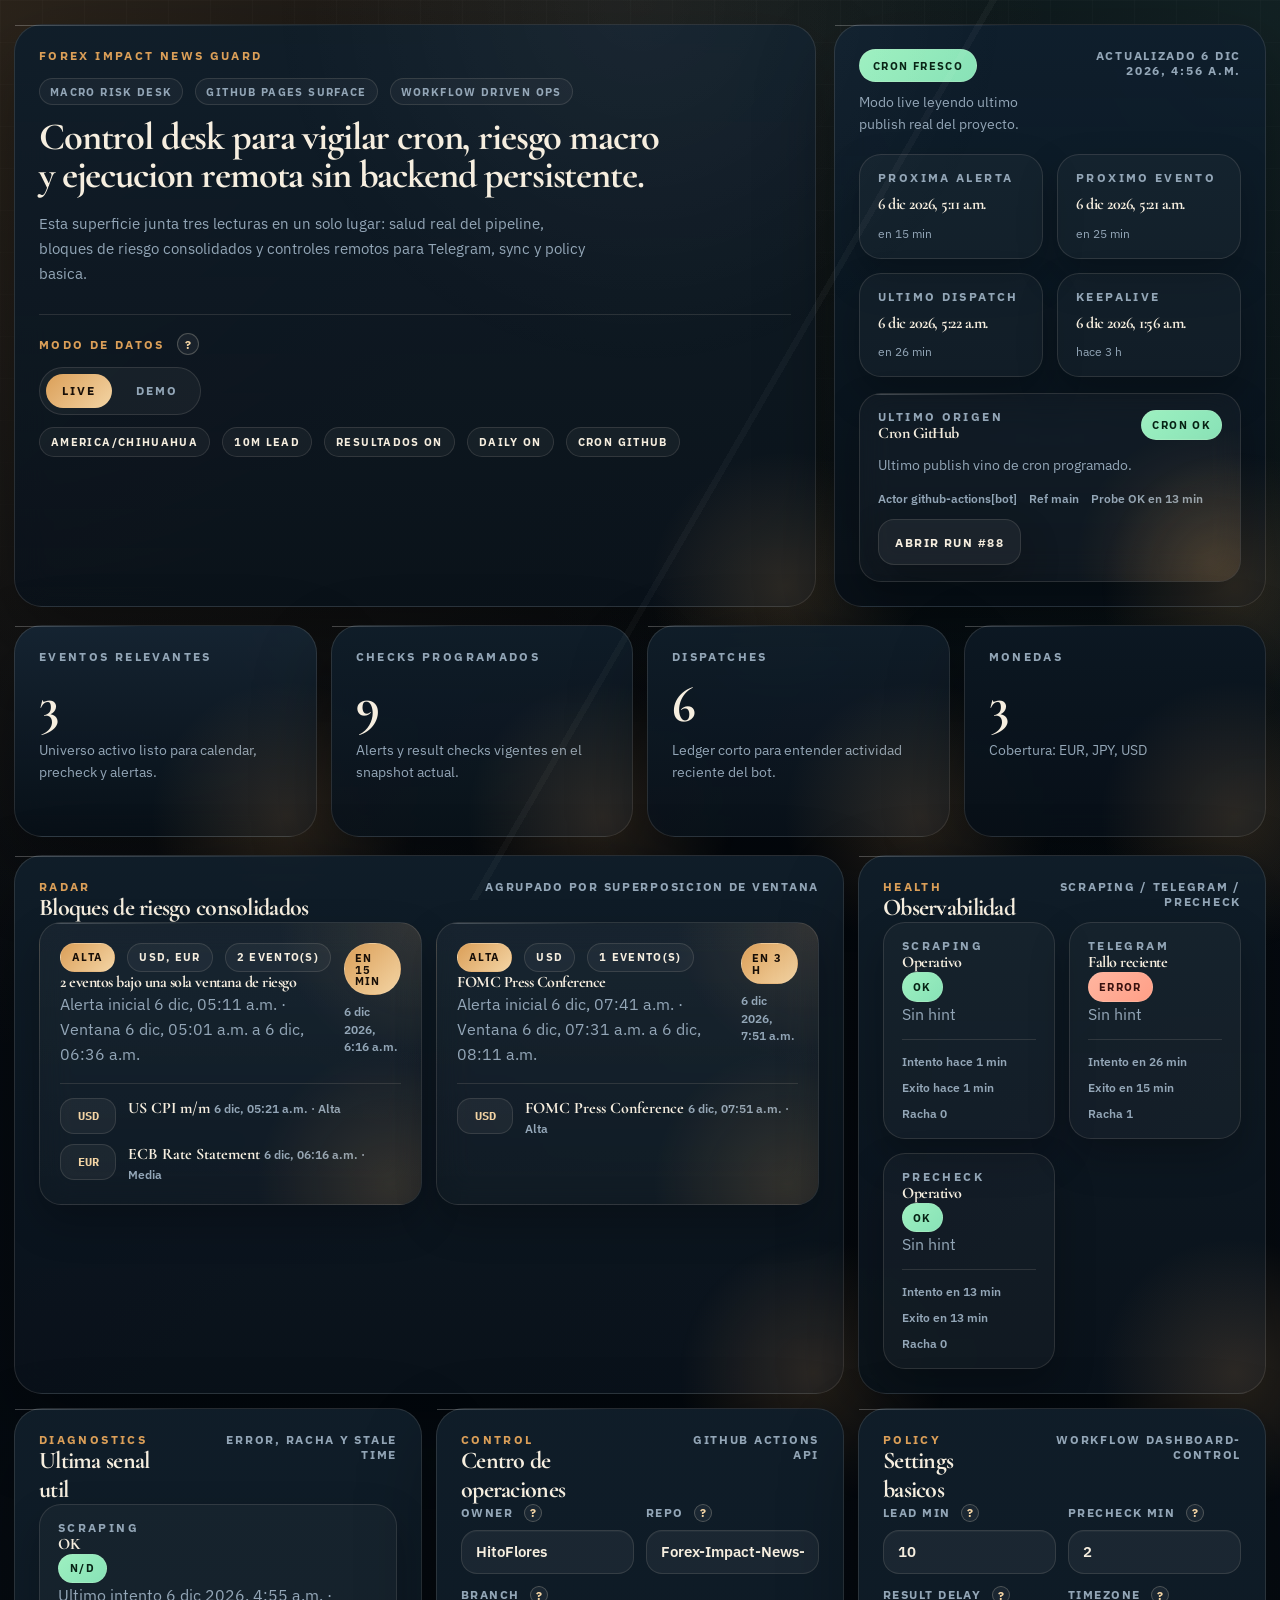
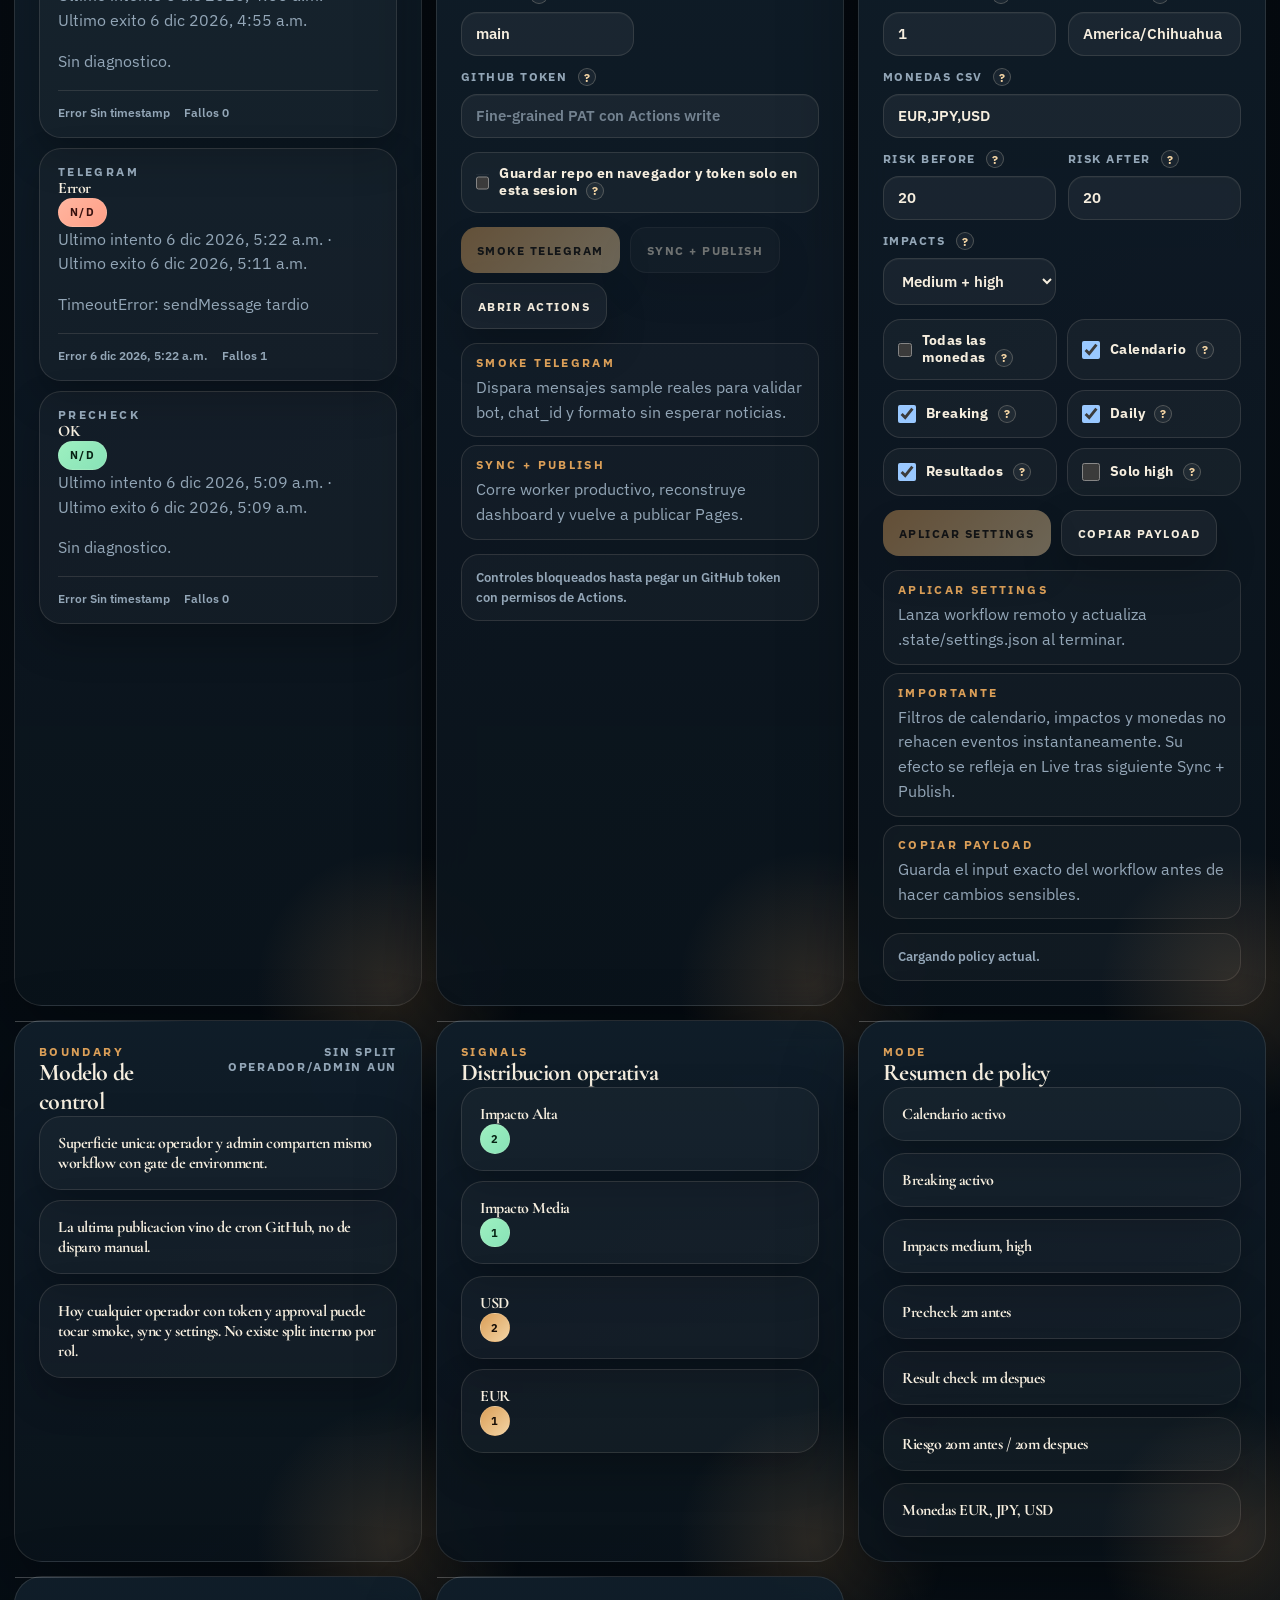
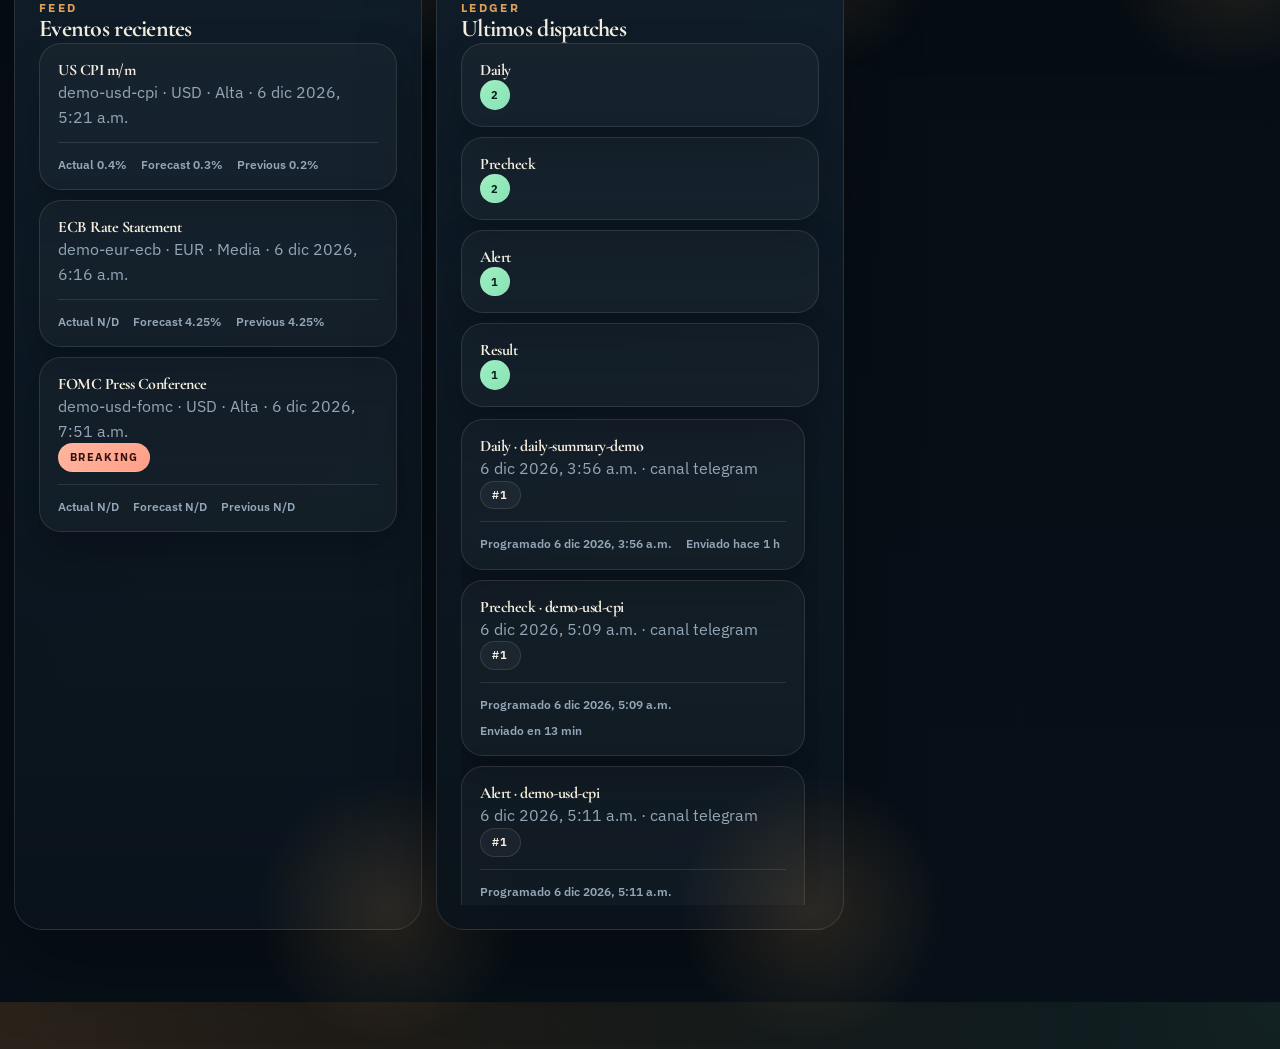
==== commit b6e29e9b: "fix(dashboard): bound dispatch ledger" ====
--- a/public/index.html
+++ b/public/index.html
@@ -303,7 +303,7 @@
           </div>
         </div>
         <div id="dispatch-breakdown" class="stack compact"></div>
-        <div id="recent-dispatches" class="stack compact top-gap"></div>
+        <div id="recent-dispatches" class="stack compact top-gap ledger-scroll"></div>
       </section>
     </section>
   </main>
--- a/public/styles.css
+++ b/public/styles.css
@@ -86,6 +86,7 @@
 .panel {
   padding: 24px;
   animation: rise 560ms ease both;
+  overflow: visible;
 }
 
 .panel::before,
@@ -199,10 +200,12 @@
 }
 
 h1 {
-  max-width: 18ch;
+  max-width: 100%;
   margin-top: 14px;
-  font-size: clamp(2.4rem, 5vw, 4.8rem);
-  line-height: 0.93;
+  font-size: clamp(1.85rem, 3vw, 3.05rem);
+  line-height: 0.98;
+  white-space: normal;
+  text-wrap: balance;
 }
 
 h2 {
@@ -579,6 +582,29 @@
   margin-top: 12px;
 }
 
+.ledger-scroll {
+  max-height: min(520px, 54vh);
+  min-height: 0;
+  overflow-y: auto;
+  overscroll-behavior: contain;
+  padding-right: 6px;
+  scrollbar-gutter: stable;
+}
+
+.ledger-scroll::-webkit-scrollbar {
+  width: 8px;
+}
+
+.ledger-scroll::-webkit-scrollbar-track {
+  background: rgba(255, 255, 255, 0.035);
+  border-radius: 999px;
+}
+
+.ledger-scroll::-webkit-scrollbar-thumb {
+  background: rgba(123, 216, 197, 0.42);
+  border-radius: 999px;
+}
+
 .card,
 .risk-card {
   border-radius: 22px;
@@ -886,7 +912,8 @@
 
   h1 {
     max-width: none;
-    font-size: clamp(2rem, 9vw, 3.4rem);
+    font-size: clamp(1.2rem, 5.2vw, 1.55rem);
+    white-space: normal;
   }
 
   .toolbar,
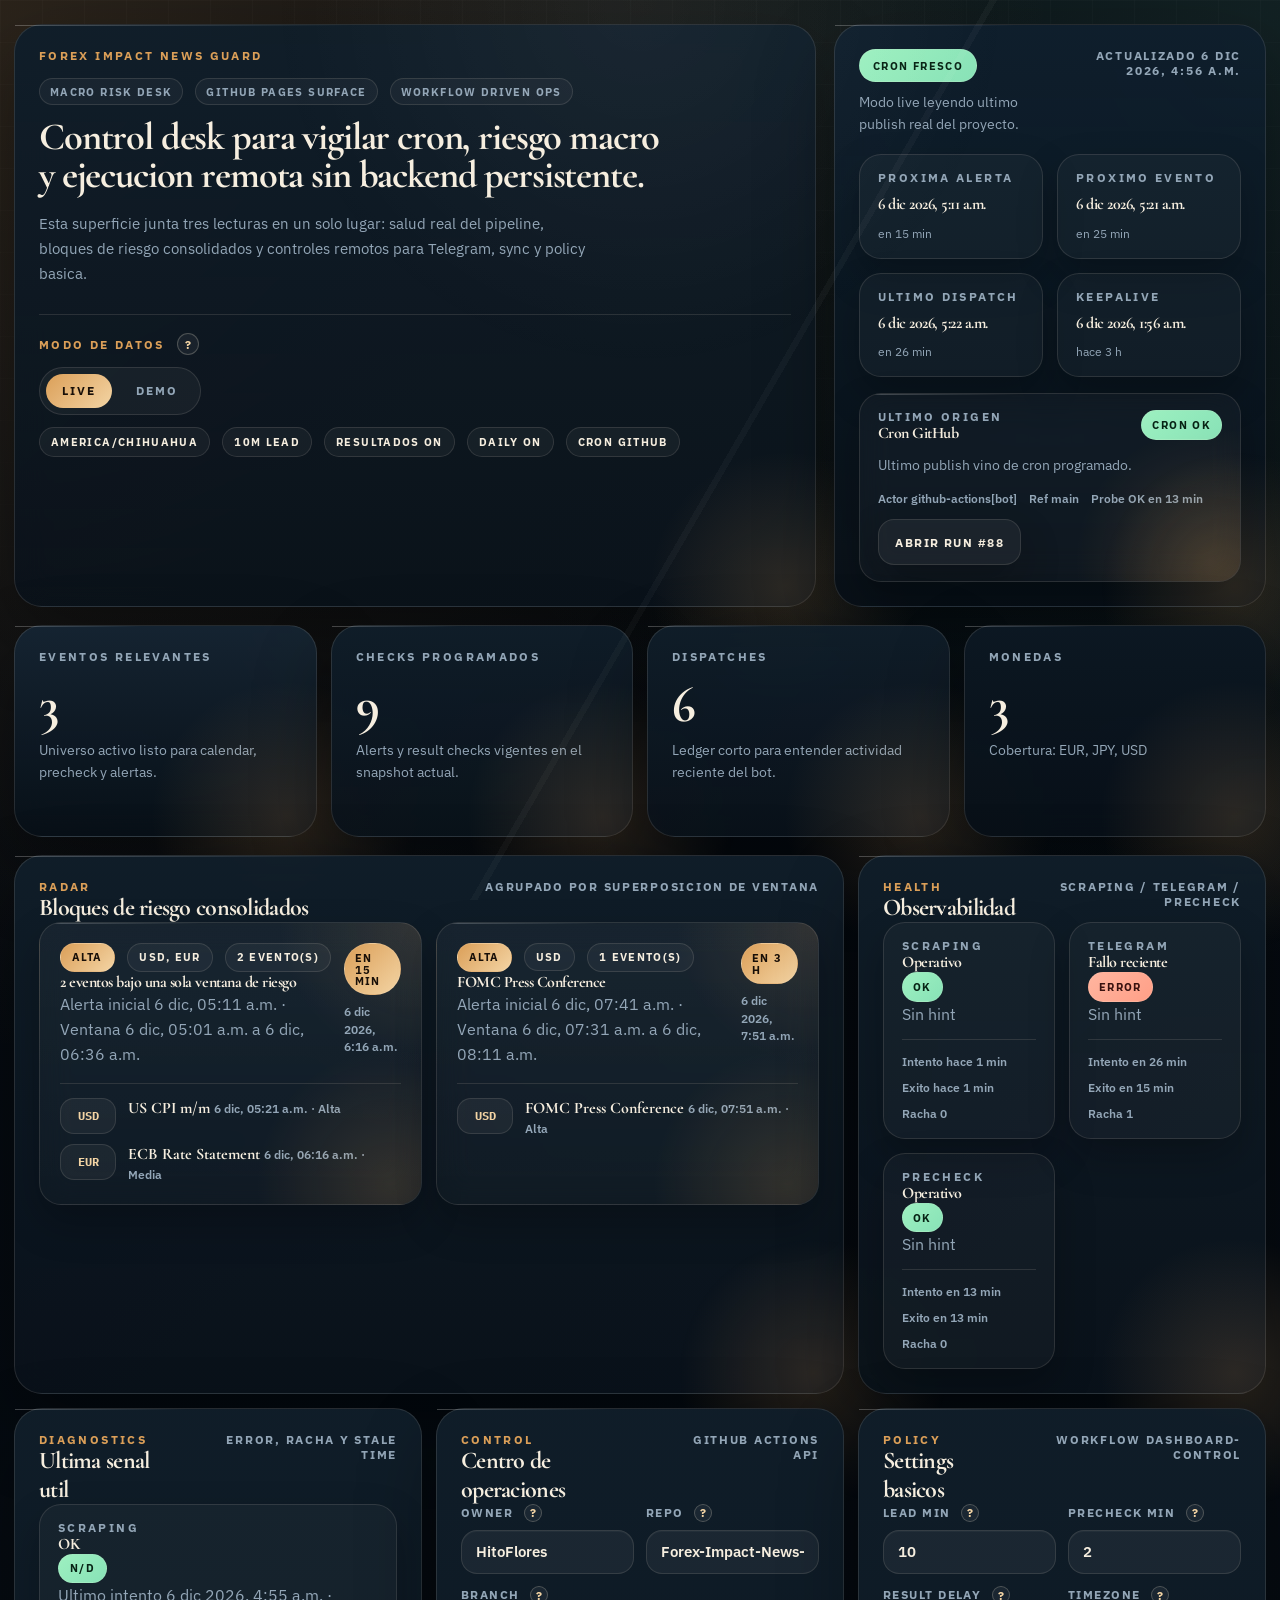
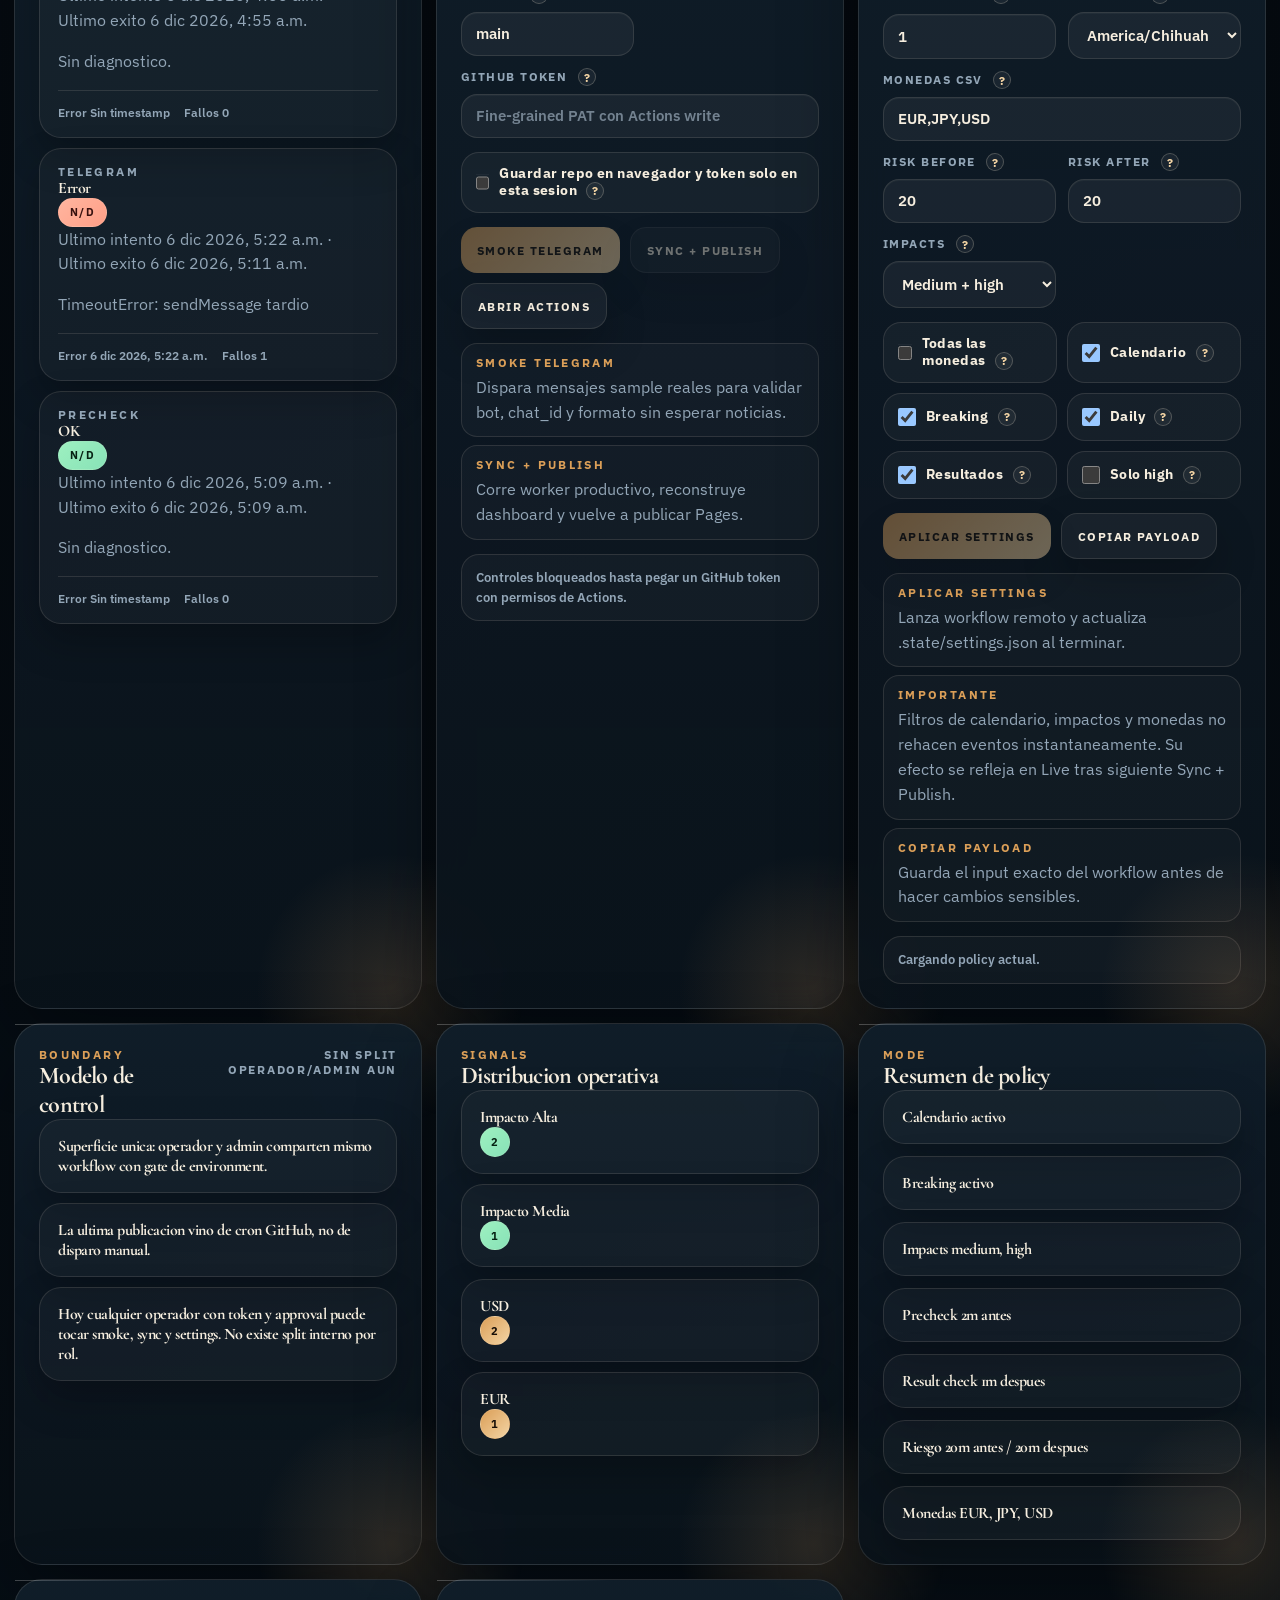
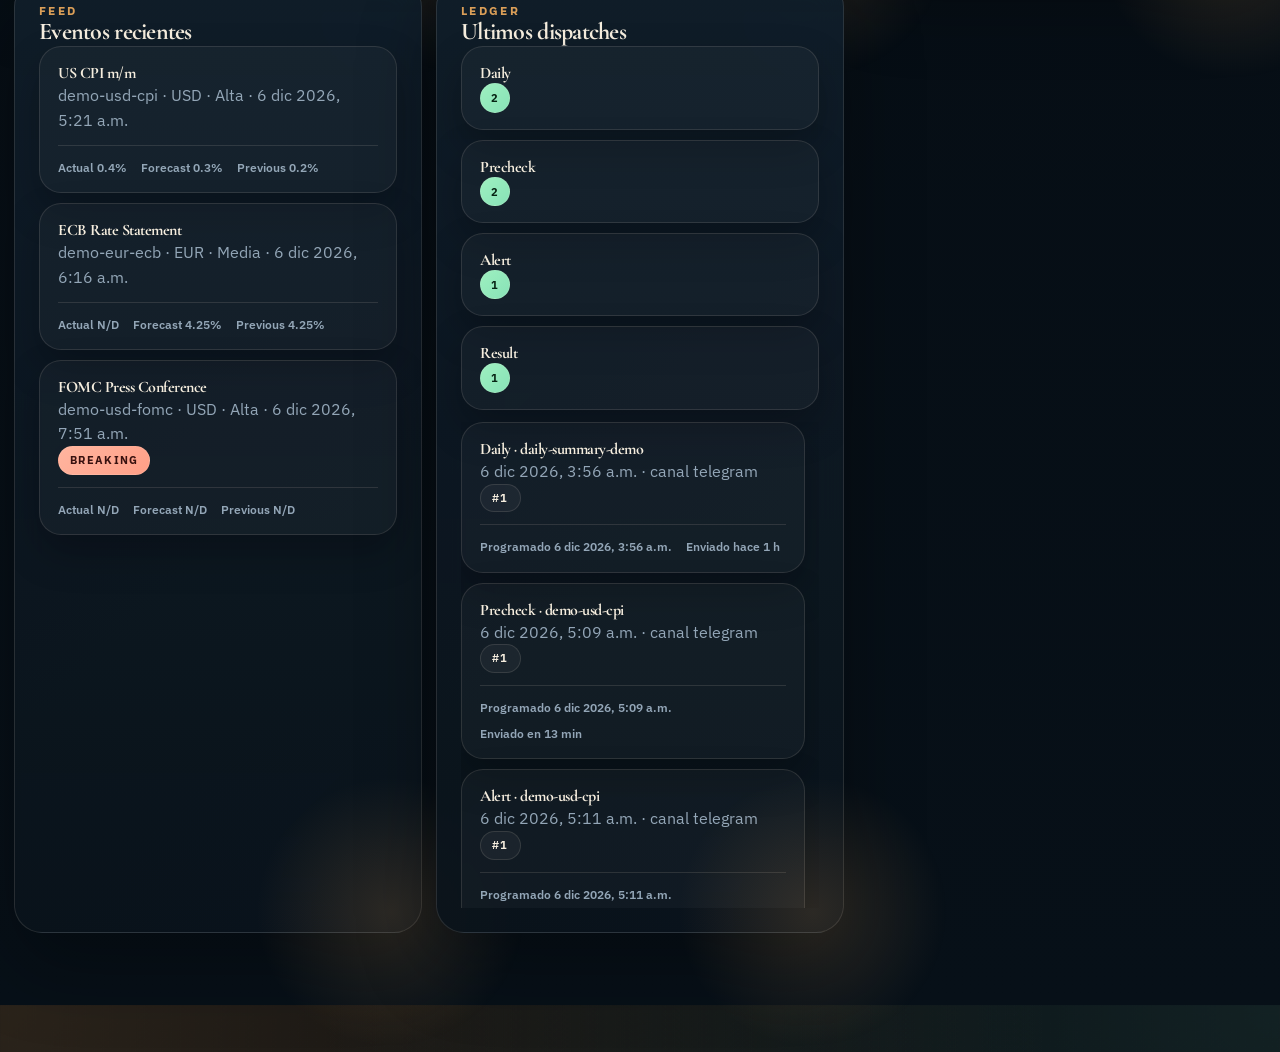
==== commit 25fd82fc: "fix(alerts): align FF time parsing Use Forex Factory visible time labels before dateline, skip stale" ====
--- a/public/index.html
+++ b/public/index.html
@@ -206,7 +206,7 @@
             </label>
             <label>
               <span>Timezone <button class="help-dot inline-help" type="button" data-tooltip="Zona horaria IANA usada para ventanas y textos.">?</button></span>
-              <input id="timezone" name="timezone" type="text">
+              <select id="timezone" name="timezone"></select>
             </label>
             <label class="span-2">
               <span>Monedas CSV <button class="help-dot inline-help" type="button" data-tooltip="Lista CSV usada solo cuando Todas las monedas esta apagado. Ejemplo: USD,EUR,JPY.">?</button></span>
